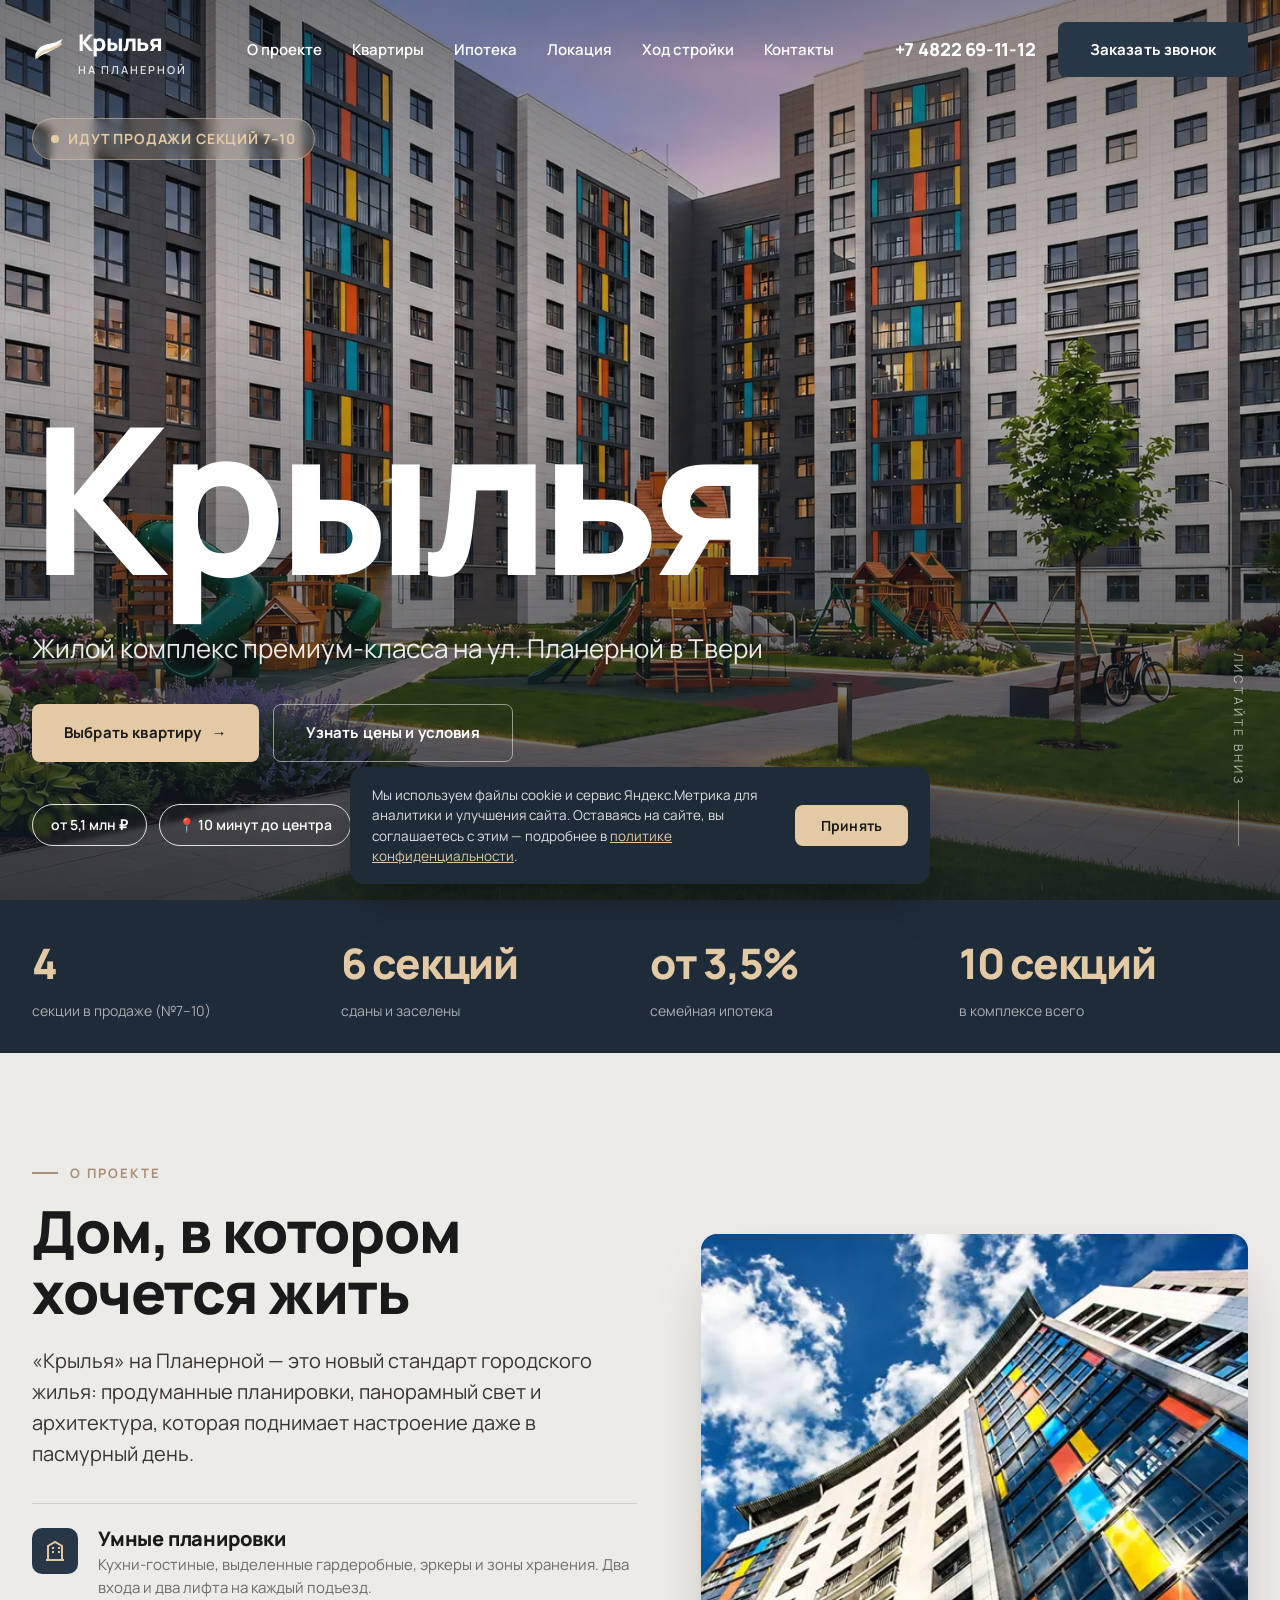
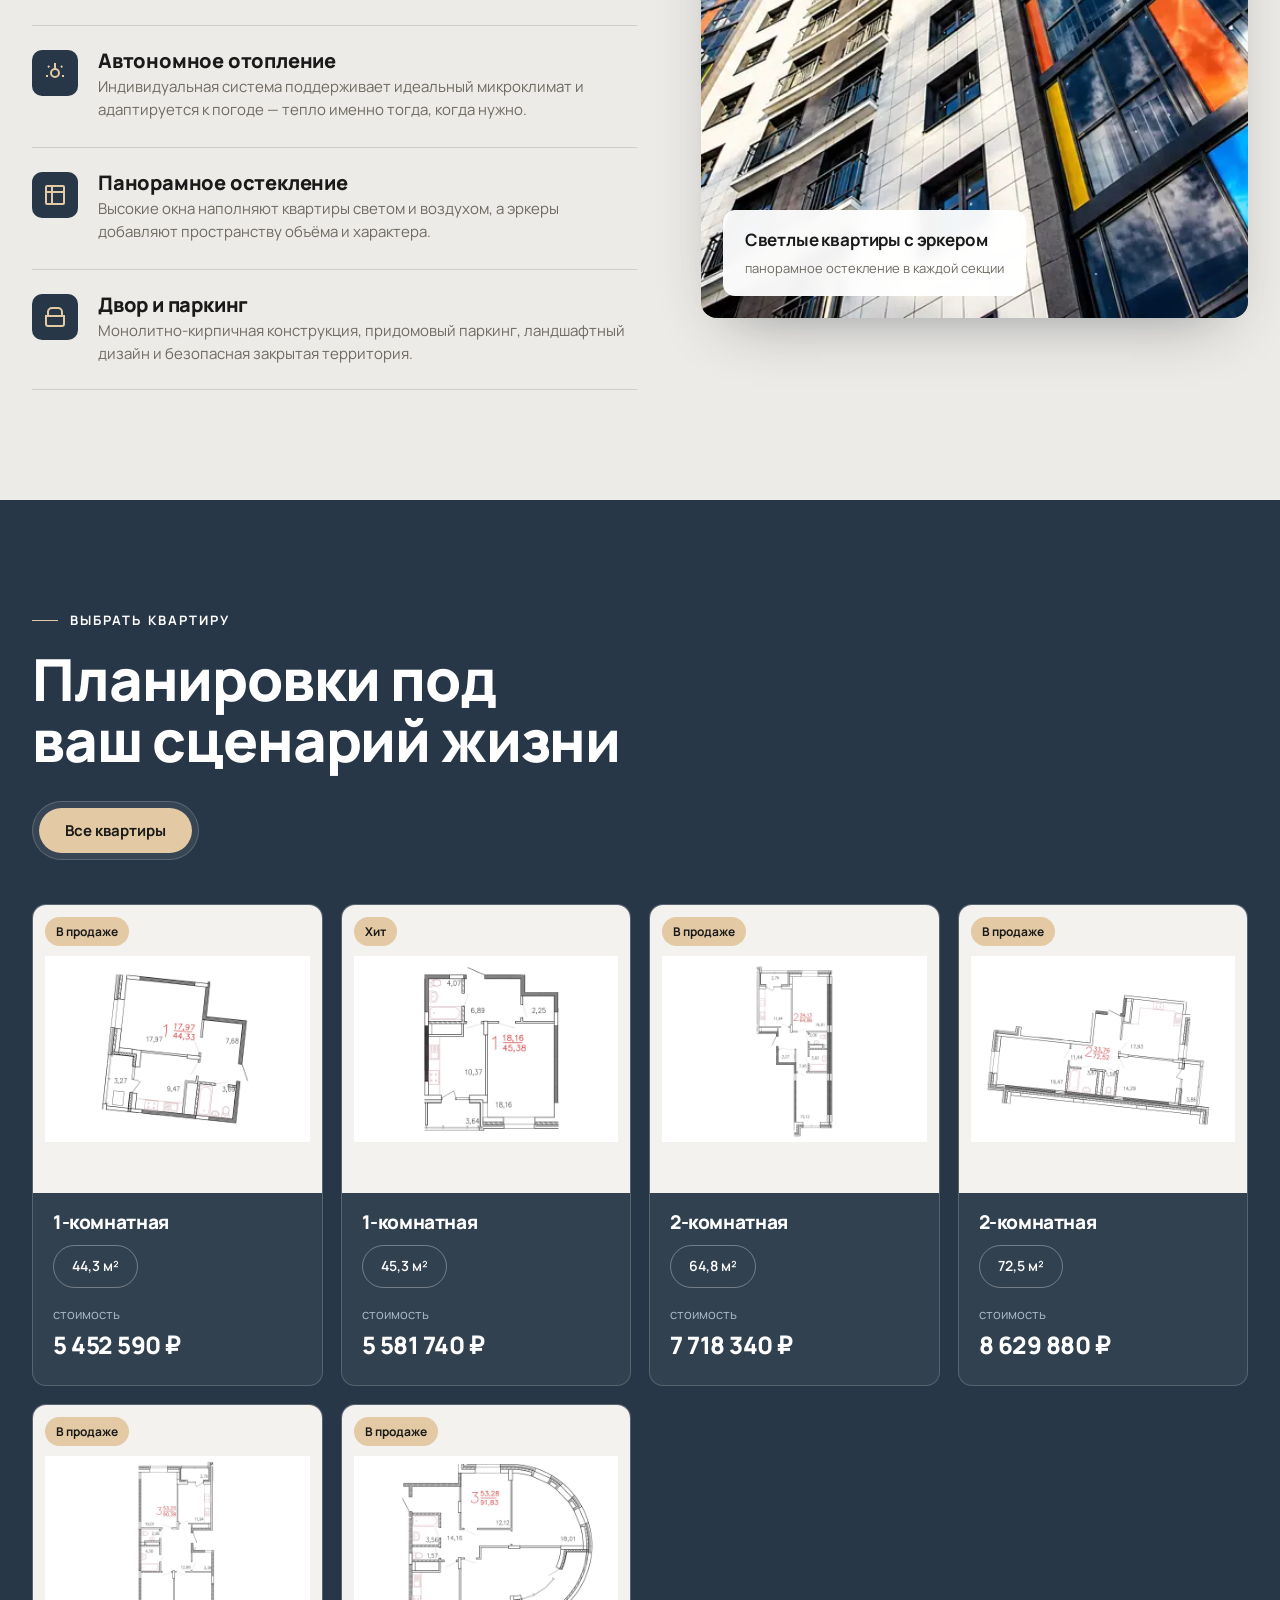
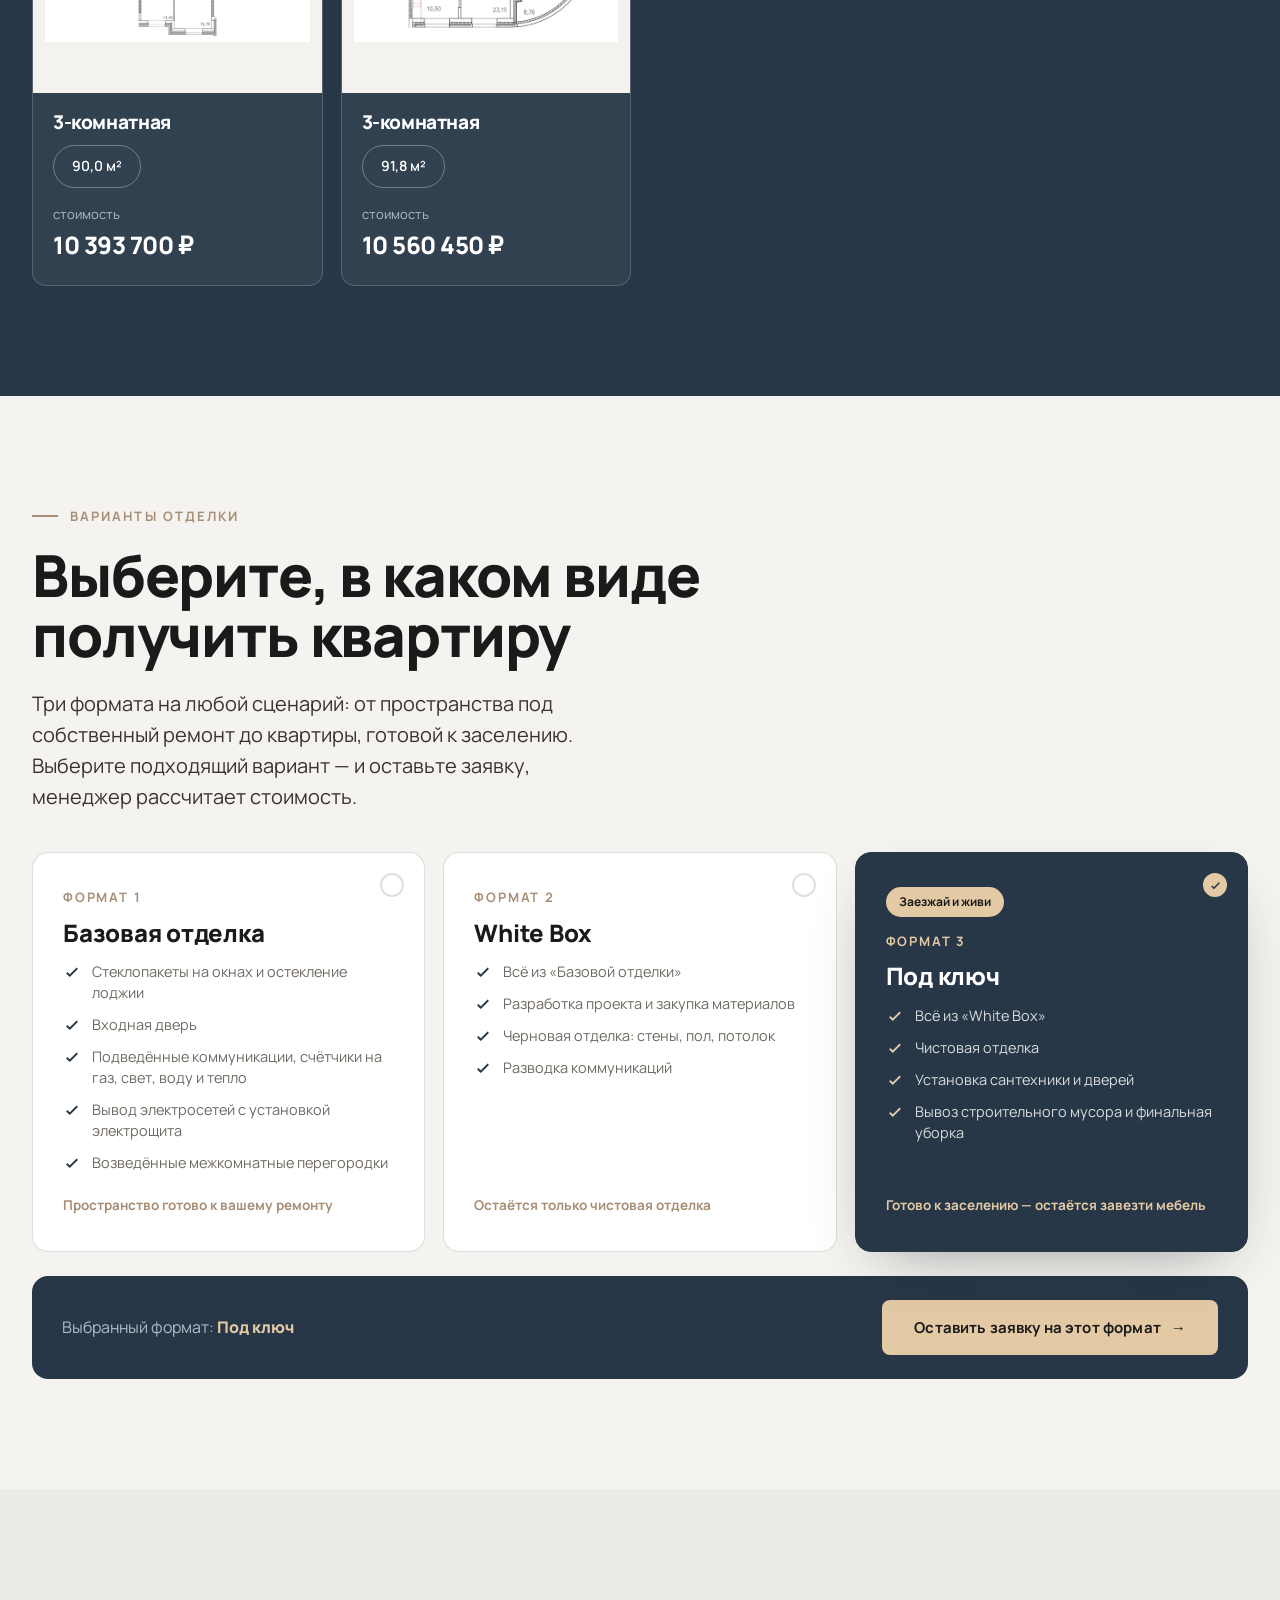
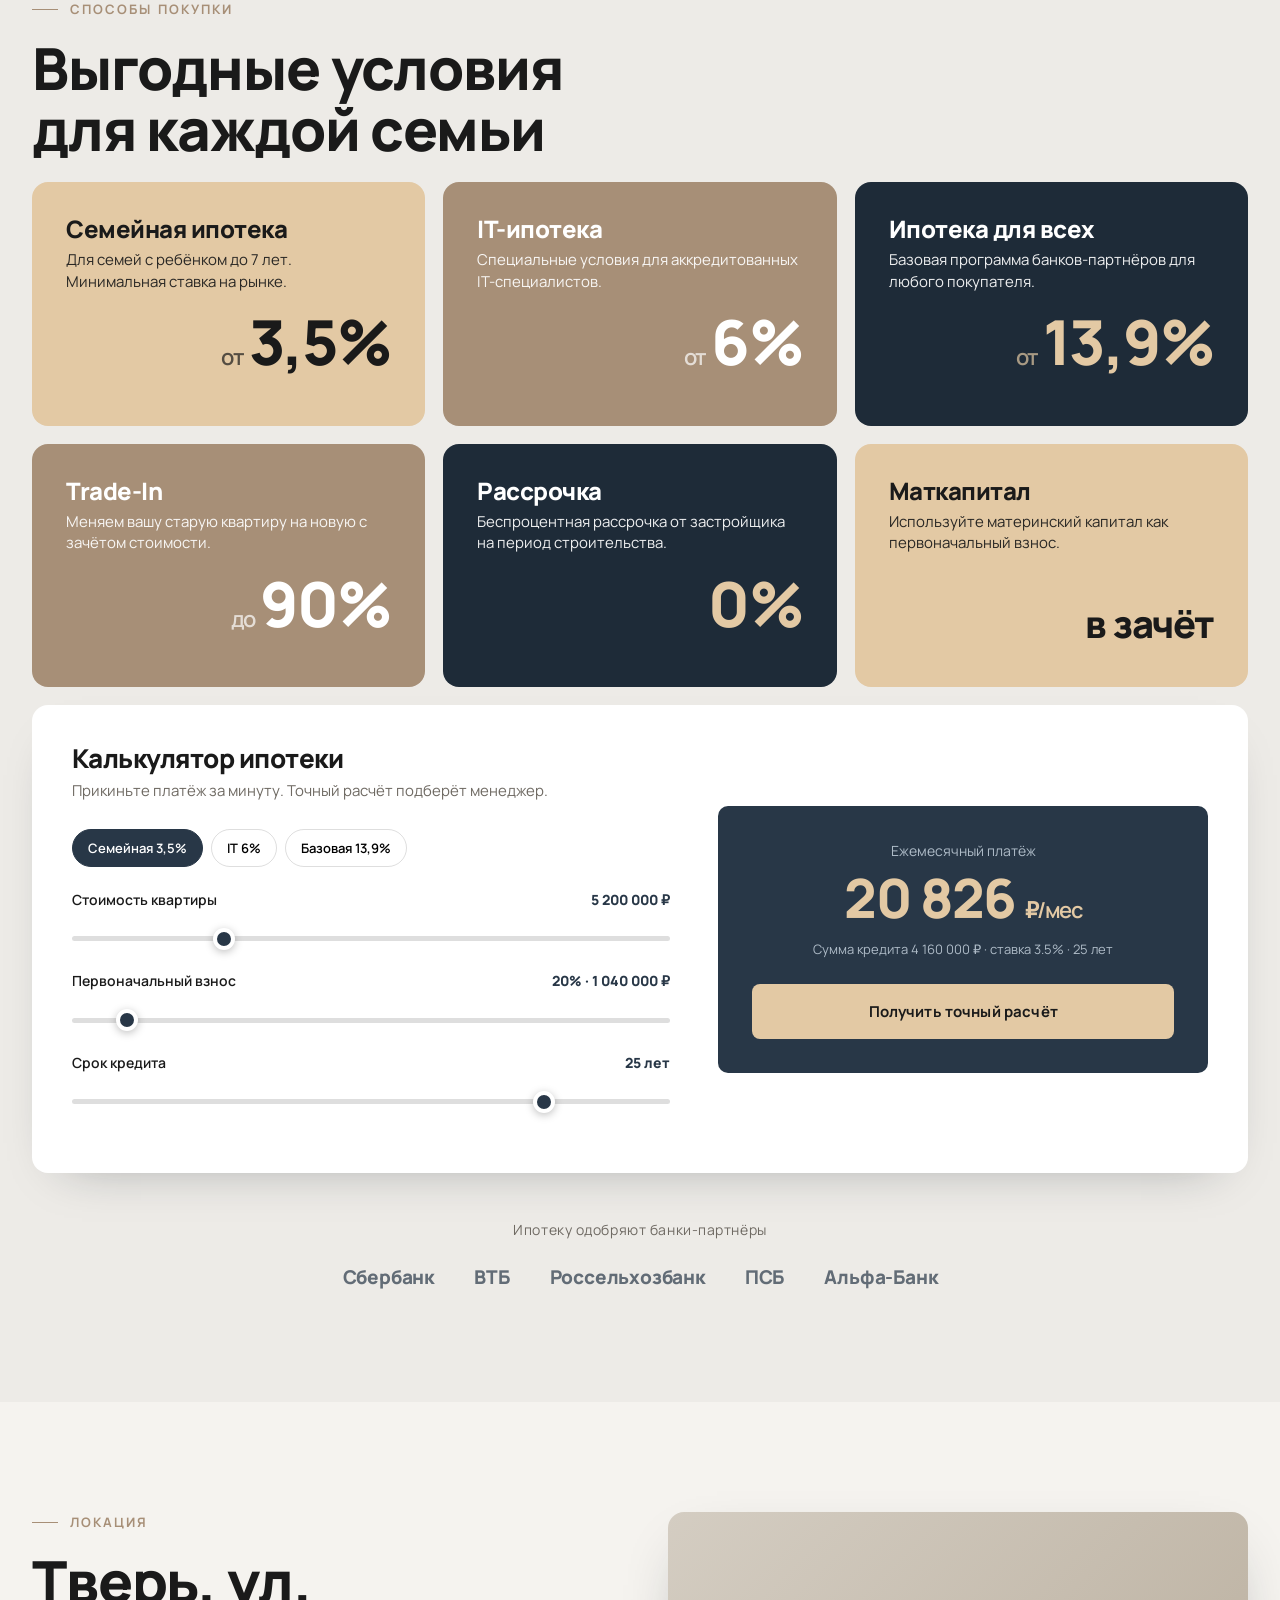
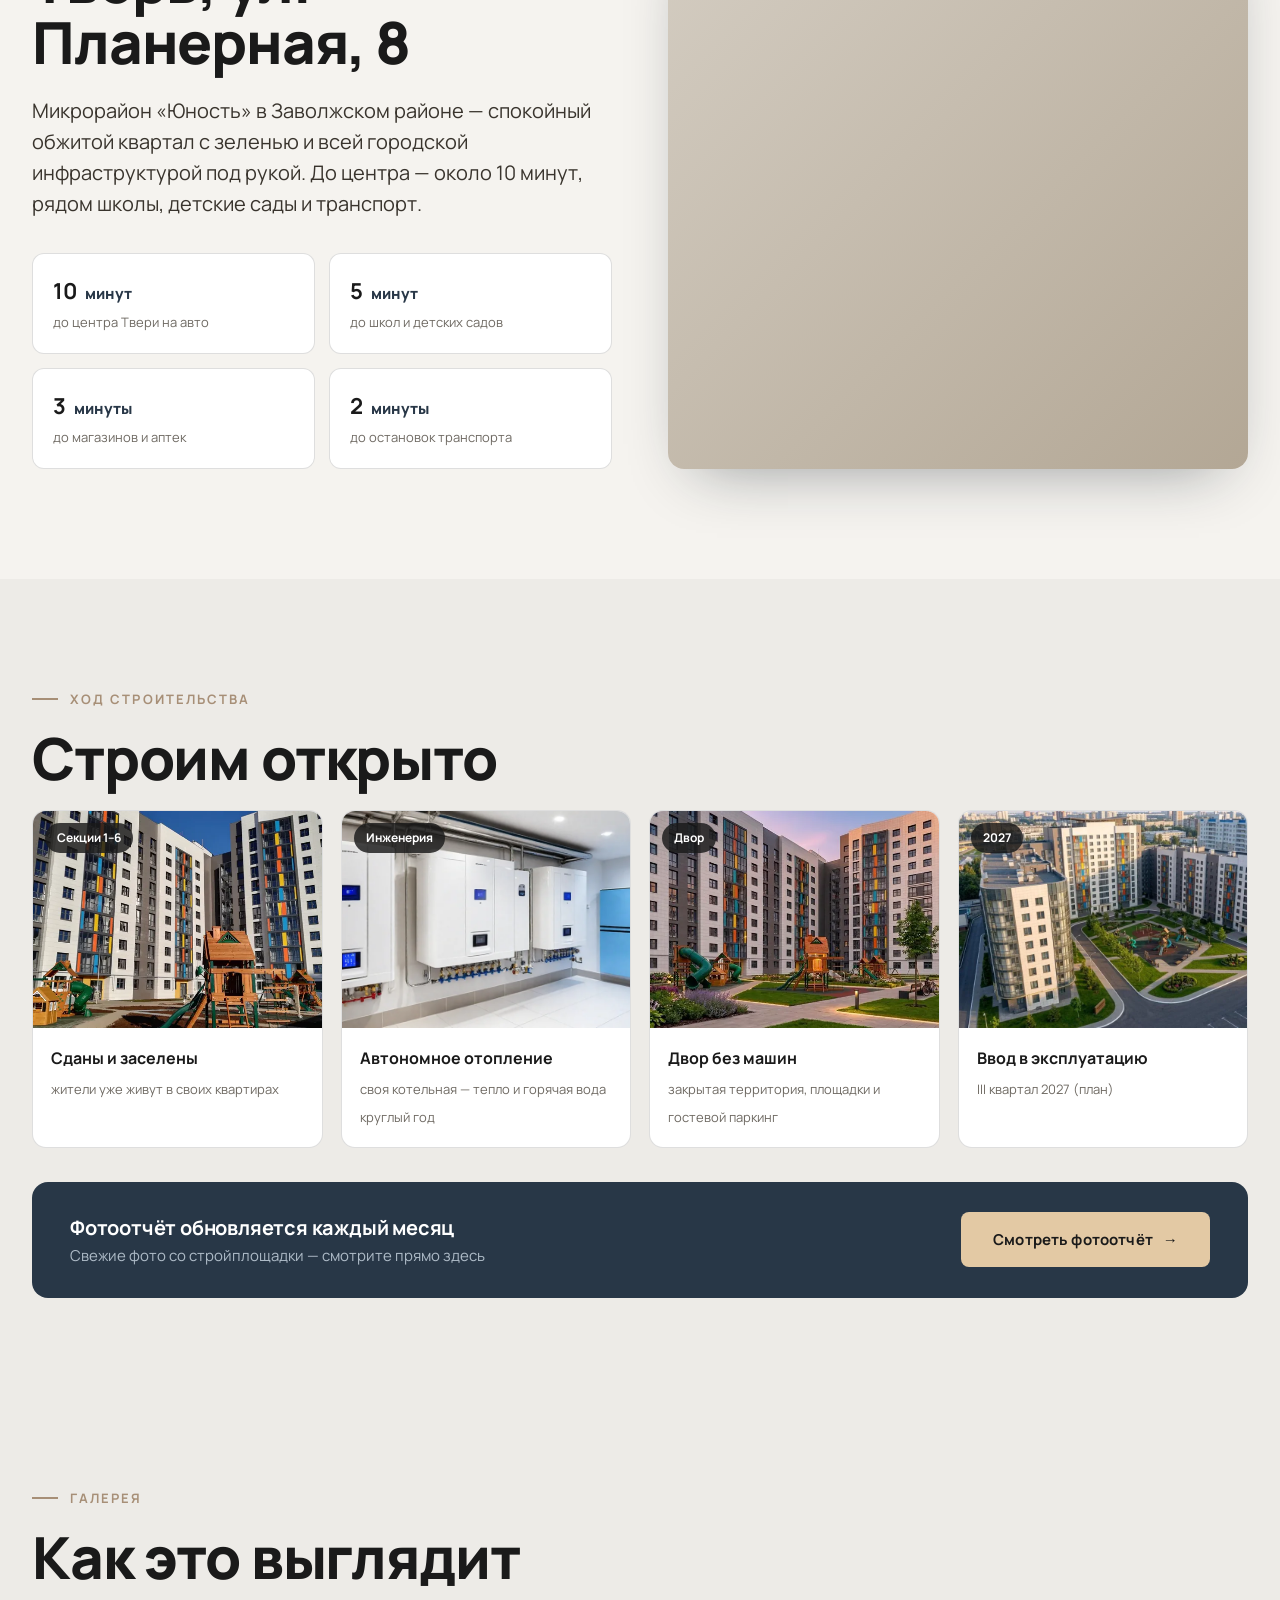
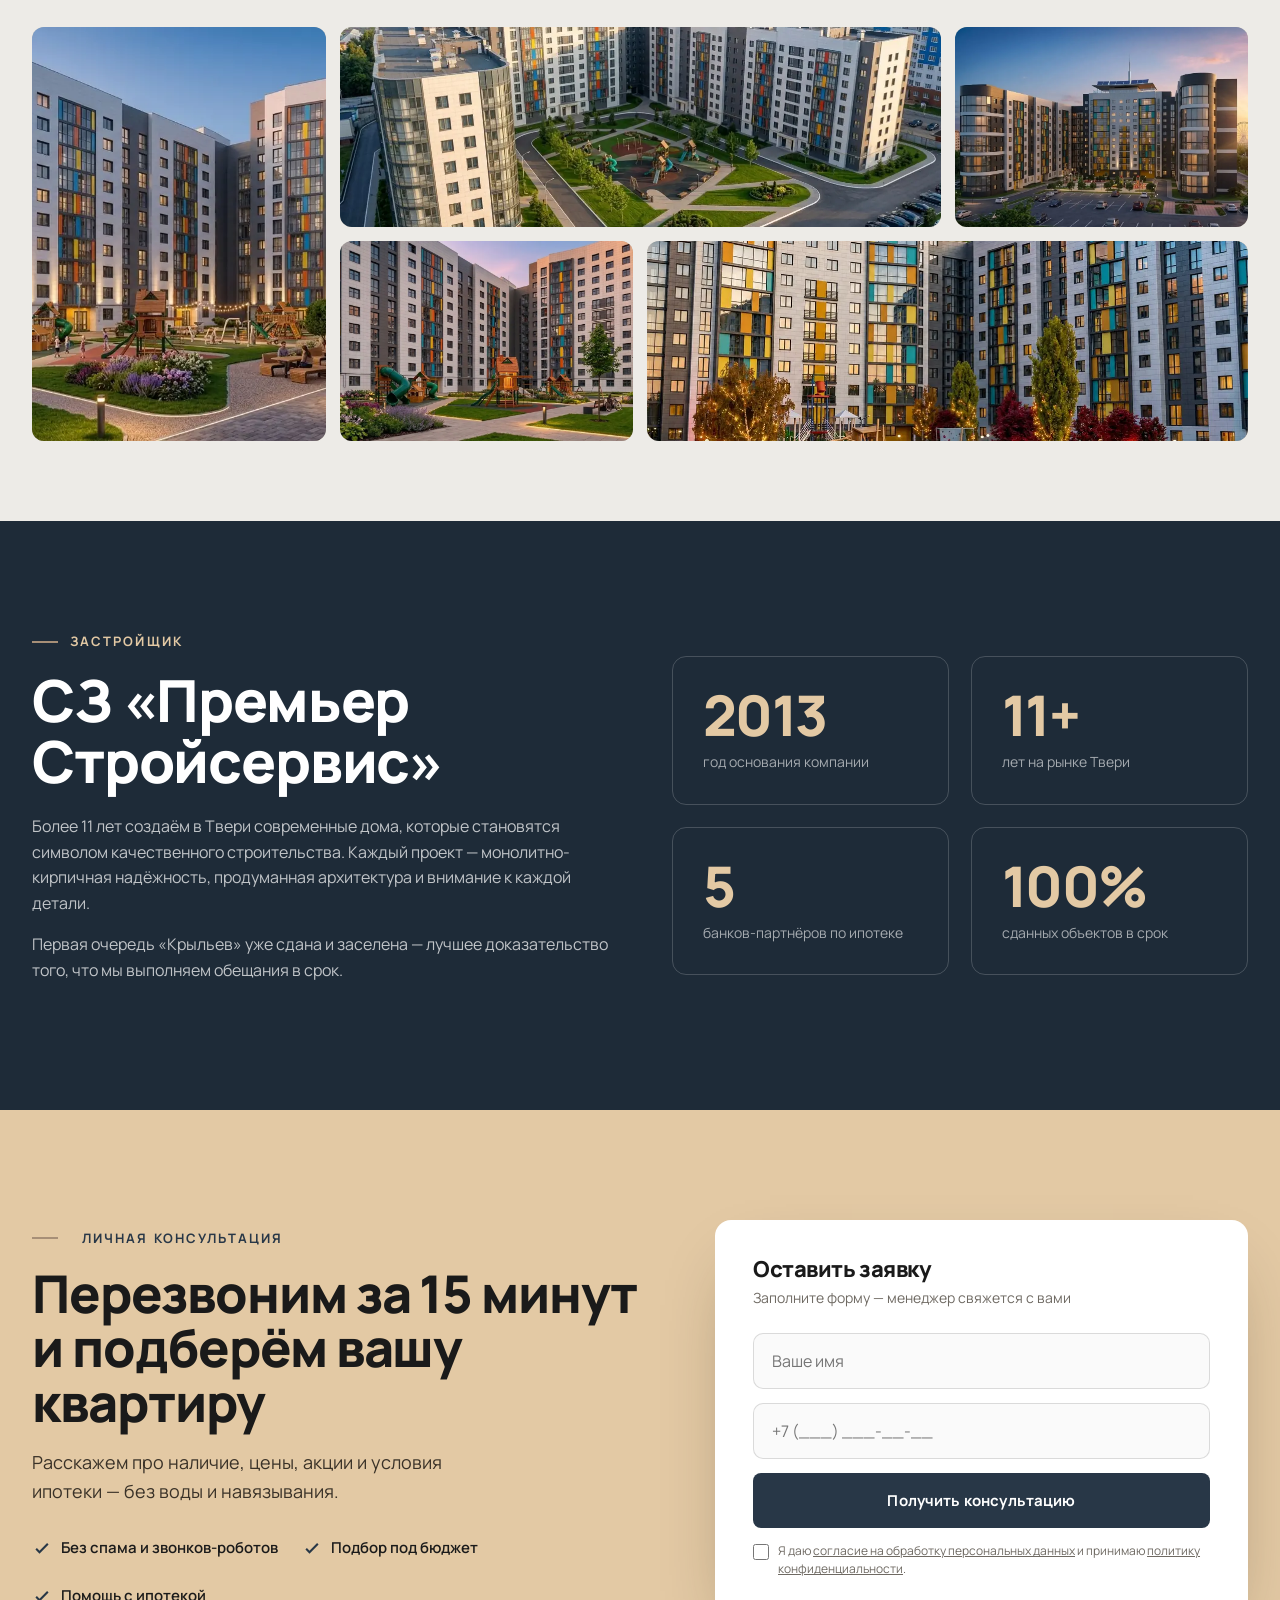
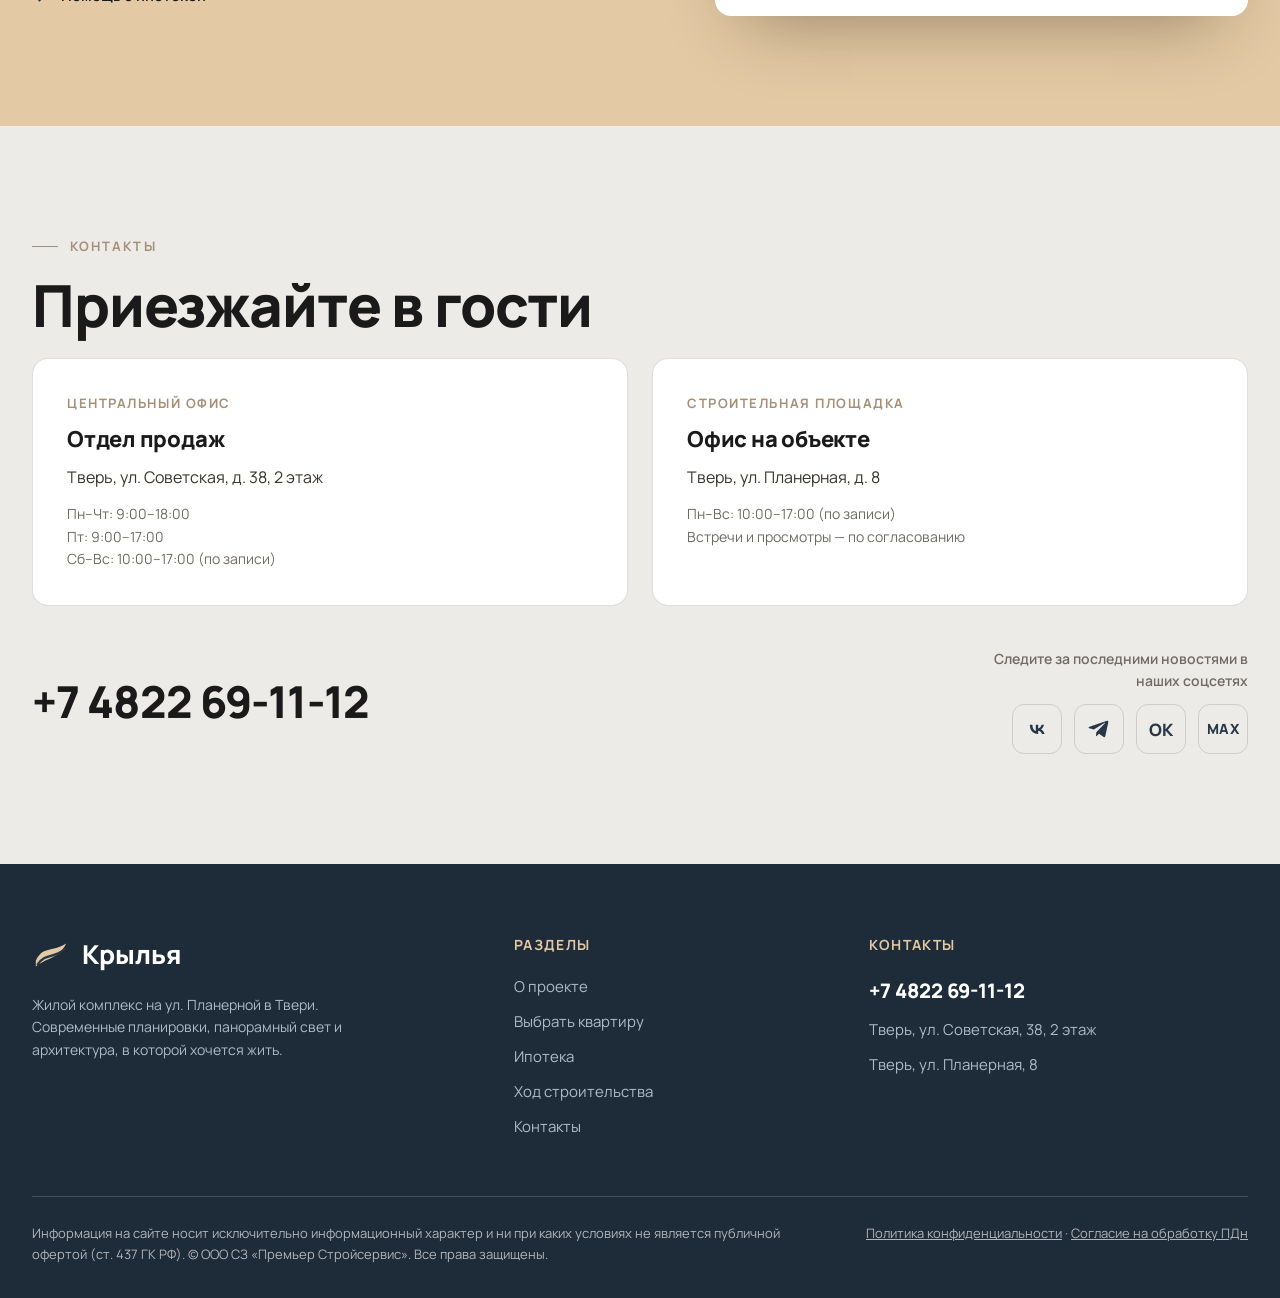
==== index.html @ a638a3d9 "Крылья: установлен счётчик БотФактор (антибот) перед </head> window._ab_id_=171087 + cdn.botfaqtor.r" ====
<!DOCTYPE html>
<html lang="ru">
<head>
<meta charset="UTF-8">
<meta name="viewport" content="width=device-width, initial-scale=1.0, viewport-fit=cover">
<meta name="theme-color" content="#1E2B38">
<!-- PWA standalone: при «На экран Домой» открывается во весь экран без панелей Safari -->
<meta name="apple-mobile-web-app-capable" content="yes">
<meta name="mobile-web-app-capable" content="yes">
<meta name="apple-mobile-web-app-status-bar-style" content="black-translucent">
<meta name="apple-mobile-web-app-title" content="Крылья">
<title>ЖК «Крылья» — современный жилой комплекс на Планерной в Твери</title>
<meta name="description" content="ЖК «Крылья» в Твери на ул. Планерная: умные планировки, панорамное остекление, эркеры, автономное отопление, монолит-кирпич, паркинг. Квартиры от 5,1 млн ₽. Семейная ипотека от 3,5%, Trade-In, рассрочка.">
<link rel="preload" as="image" href="images/hero.webp" fetchpriority="high">
<style>
/* Manrope — локально (без Google Fonts: fonts.googleapis.com недоступен в РФ → блокировал отрисовку) */
@font-face{font-family:'Manrope';font-weight:400;font-display:swap;src:url('fonts/manrope-cyrillic-400.woff2') format('woff2');unicode-range:U+0301,U+0400-045F,U+0490-0491,U+04B0-04B1,U+2116}
@font-face{font-family:'Manrope';font-weight:400;font-display:swap;src:url('fonts/manrope-latin-400.woff2') format('woff2');unicode-range:U+0000-00FF,U+0131,U+0152-0153,U+02BB-02BC,U+02C6,U+02DA,U+02DC,U+2000-206F,U+2074,U+20AC,U+2122,U+2191,U+2193,U+2212,U+2215,U+FEFF,U+FFFD}
@font-face{font-family:'Manrope';font-weight:600;font-display:swap;src:url('fonts/manrope-cyrillic-600.woff2') format('woff2');unicode-range:U+0301,U+0400-045F,U+0490-0491,U+04B0-04B1,U+2116}
@font-face{font-family:'Manrope';font-weight:600;font-display:swap;src:url('fonts/manrope-latin-600.woff2') format('woff2');unicode-range:U+0000-00FF,U+0131,U+0152-0153,U+02BB-02BC,U+02C6,U+02DA,U+02DC,U+2000-206F,U+2074,U+20AC,U+2122,U+2191,U+2193,U+2212,U+2215,U+FEFF,U+FFFD}
@font-face{font-family:'Manrope';font-weight:700;font-display:swap;src:url('fonts/manrope-cyrillic-700.woff2') format('woff2');unicode-range:U+0301,U+0400-045F,U+0490-0491,U+04B0-04B1,U+2116}
@font-face{font-family:'Manrope';font-weight:700;font-display:swap;src:url('fonts/manrope-latin-700.woff2') format('woff2');unicode-range:U+0000-00FF,U+0131,U+0152-0153,U+02BB-02BC,U+02C6,U+02DA,U+02DC,U+2000-206F,U+2074,U+20AC,U+2122,U+2191,U+2193,U+2212,U+2215,U+FEFF,U+FFFD}
@font-face{font-family:'Manrope';font-weight:800;font-display:swap;src:url('fonts/manrope-cyrillic-800.woff2') format('woff2');unicode-range:U+0301,U+0400-045F,U+0490-0491,U+04B0-04B1,U+2116}
@font-face{font-family:'Manrope';font-weight:800;font-display:swap;src:url('fonts/manrope-latin-800.woff2') format('woff2');unicode-range:U+0000-00FF,U+0131,U+0152-0153,U+02BB-02BC,U+02C6,U+02DA,U+02DC,U+2000-206F,U+2074,U+20AC,U+2122,U+2191,U+2193,U+2212,U+2215,U+FEFF,U+FFFD}
:root{
  --bg:#EDEBE7;
  --bg-soft:#F5F3EF;
  --navy:#283747;
  --navy-deep:#1E2B38;
  --ink:#1A1A1A;
  --tan:#E3C9A4;
  --tan-soft:#EAD7BC;
  --taupe:#A78F77;
  --white:#FFFFFF;
  --muted:#6F6A63;
  --muted-navy:#AEBBC7;
  --line:rgba(26,26,26,.14);
  --line-light:rgba(255,255,255,.18);
  --radius:10px;
  --radius-lg:16px;
  --maxw:1280px;
  --ease:cubic-bezier(.22,.61,.36,1);
  --shadow:0 24px 60px -28px rgba(20,30,40,.45);
}
*{box-sizing:border-box;margin:0;padding:0}
html{scroll-behavior:smooth;overflow-x:hidden;background:var(--bg)}
body{
  font-family:'Manrope',-apple-system,sans-serif;
  background:var(--bg);
  color:var(--ink);
  font-size:17px;
  line-height:1.6;
  -webkit-font-smoothing:antialiased;
  overflow-x:hidden;
}
img{max-width:100%;display:block}
a{color:inherit;text-decoration:none}
button{font-family:inherit;cursor:pointer;border:none;background:none}
.wrap{max-width:var(--maxw);margin:0 auto;padding:0 32px}
section{position:relative}
h1,h2,h3{line-height:1.05;letter-spacing:-.02em;font-weight:800}
.eyebrow{
  font-size:13px;font-weight:700;letter-spacing:.16em;text-transform:uppercase;
  color:var(--taupe);margin-bottom:18px;display:flex;align-items:center;gap:12px;
}
.eyebrow::before{content:"";width:26px;height:1.5px;background:var(--taupe);display:inline-block}
.eyebrow.on-dark{color:var(--tan)}
.eyebrow.on-dark::before{background:var(--tan)}
.h-sec{font-size:clamp(34px,5vw,58px);margin-bottom:22px}

/* ---------- buttons ---------- */
.btn{
  display:inline-flex;align-items:center;justify-content:center;gap:10px;
  padding:17px 32px;border-radius:8px;font-weight:700;font-size:15px;
  letter-spacing:.01em;transition:transform .35s var(--ease),background .35s var(--ease),color .35s;
  white-space:nowrap;
}
.btn-dark{background:var(--navy);color:#fff}
.btn-dark:hover{background:var(--navy-deep);transform:translateY(-2px)}
.btn-tan{background:var(--tan);color:var(--ink)}
.btn-tan:hover{background:var(--tan-soft);transform:translateY(-2px)}
.btn-ghost{background:#fff;color:var(--ink);border:1.5px solid var(--line)}
.btn-ghost:hover{border-color:var(--ink);transform:translateY(-2px)}
.btn-outline-light{background:transparent;color:#fff;border:1.5px solid rgba(255,255,255,.5)}
.btn-outline-light:hover{background:#fff;color:var(--ink)}
.btn-wide{width:100%}
.btn .arr{transition:transform .35s var(--ease)}
.btn:hover .arr{transform:translateX(4px)}

/* pill badges */
.pill{
  display:inline-flex;align-items:center;gap:7px;padding:9px 18px;border-radius:40px;
  font-size:14px;font-weight:600;border:1.5px solid var(--line);
}
.pill.on-photo{border-color:rgba(255,255,255,.85);color:#fff;backdrop-filter:blur(2px)}
.pill.on-navy{border-color:rgba(255,255,255,.32);color:#fff}

/* ---------- header ---------- */
header{
  position:fixed;top:env(safe-area-inset-top);left:0;right:0;z-index:60;
  transition:background .4s var(--ease),box-shadow .4s,padding .4s;
  padding:22px 0;
}
header.scrolled{background:rgba(237,235,231,.62);backdrop-filter:blur(18px) saturate(150%);-webkit-backdrop-filter:blur(18px) saturate(150%);padding:13px 0;box-shadow:0 1px 0 var(--line)}
/* верх страницы (шапка поверх фото героя): прозрачно + светлый текст */
header:not(.scrolled){color:#fff}
header:not(.scrolled) .logo,header:not(.scrolled) .nav-links a,header:not(.scrolled) .nav-phone{color:#fff}
header:not(.scrolled) .logo .sub{color:rgba(255,255,255,.85)}
header:not(.scrolled) .logo svg path[fill="#283747"]{fill:#fff}
header:not(.scrolled) .nav-links a::after{background:#fff}
.nav{display:flex;align-items:center;justify-content:space-between;gap:28px}
.logo{display:flex;align-items:center;gap:12px;font-weight:800;font-size:23px;letter-spacing:-.03em}
.logo svg{width:34px;height:34px}
.logo .sub{font-size:11px;font-weight:600;letter-spacing:.18em;text-transform:uppercase;color:var(--navy);display:block;line-height:1;margin-top:3px}
.nav-links{display:flex;gap:30px;align-items:center}
.nav-links a{font-size:15px;font-weight:600;position:relative;padding:4px 0;transition:color .25s}
.nav-links a::after{content:"";position:absolute;left:0;bottom:-2px;width:0;height:2px;background:var(--ink);transition:width .3s var(--ease)}
.nav-links a:hover::after{width:100%}
.nav-right{display:flex;align-items:center;gap:22px}
.nav-phone{font-weight:800;font-size:18px;letter-spacing:-.01em;white-space:nowrap}
.burger{display:none;width:46px;height:46px;border:1.5px solid var(--line);border-radius:8px;flex-direction:column;gap:5px;align-items:center;justify-content:center}
.burger span{width:20px;height:2px;background:var(--ink);transition:.3s}

/* mobile drawer */
.drawer{position:fixed;inset:0;z-index:70;background:var(--navy);transform:translateX(100%);transition:transform .5s var(--ease);display:flex;flex-direction:column;padding:calc(90px + env(safe-area-inset-top)) 32px calc(40px + env(safe-area-inset-bottom))}
.drawer.open{transform:translateX(0)}
.drawer a{color:#fff;font-size:26px;font-weight:700;padding:14px 0;border-bottom:1px solid var(--line-light)}
.drawer .d-phone{color:var(--tan);font-size:24px;margin-top:auto}
.drawer-close{position:absolute;top:26px;right:26px;color:#fff;font-size:34px;line-height:1}

/* ---------- hero ---------- */
.hero{min-height:100vh;min-height:100svh;min-height:100dvh;display:flex;align-items:flex-end;padding-bottom:54px;position:relative;color:#fff;overflow:hidden;background:var(--navy-deep);isolation:isolate}
.hero-bg-img{position:absolute;inset:0;width:100%;height:100%;object-fit:cover;z-index:0;background:linear-gradient(120deg,#33444f,#1c2832)}
.hero-bg{position:absolute;inset:0;z-index:1;background:linear-gradient(180deg,rgba(20,28,36,.45) 0%,rgba(20,28,36,.15) 35%,rgba(20,28,36,.78) 100%)}
.hero .wrap{width:100%;position:relative;z-index:2}
.hero-top{position:absolute;top:118px;left:0;right:0;z-index:3}
.hero-flag{display:inline-flex;align-items:center;gap:9px;font-size:14px;font-weight:700;letter-spacing:.06em;text-transform:uppercase;background:rgba(227,201,164,.18);border:1px solid rgba(227,201,164,.5);color:var(--tan);padding:9px 18px;border-radius:40px;backdrop-filter:blur(4px)}
.hero-flag .dot{width:8px;height:8px;border-radius:50%;background:var(--tan);position:relative}
.hero-flag .dot::after{content:"";position:absolute;inset:0;border-radius:50%;background:rgba(227,201,164,.55);animation:pulse 2.2s infinite;will-change:transform,opacity}
@keyframes pulse{0%{transform:scale(1);opacity:.7}80%,100%{transform:scale(3.2);opacity:0}}
.hero h1{font-size:clamp(74px,16vw,210px);font-weight:800;letter-spacing:-.045em;line-height:1.02;margin:18px 0 18px;padding-bottom:.04em}
.hero-sub{font-size:clamp(18px,2.4vw,26px);font-weight:400;color:rgba(255,255,255,.9);margin-bottom:34px}
.hero-cta{display:flex;gap:14px;flex-wrap:wrap;margin-bottom:42px}
.hero-badges{display:flex;gap:12px;flex-wrap:wrap}
.scroll-cue{position:absolute;right:32px;bottom:54px;z-index:3;writing-mode:vertical-rl;font-size:12px;letter-spacing:.25em;text-transform:uppercase;color:rgba(255,255,255,.65);display:flex;align-items:center;gap:14px}
.scroll-cue .ln{width:1px;height:46px;background:rgba(255,255,255,.4);position:relative;overflow:hidden}
.scroll-cue .ln::after{content:"";position:absolute;top:-100%;left:0;width:100%;height:100%;background:var(--tan);animation:scrolldown 2s infinite}
@keyframes scrolldown{0%{top:-100%}60%,100%{top:100%}}

/* ---------- stat strip ---------- */
.strip{background:var(--navy-deep);color:#fff;padding:30px 0}
.strip-grid{display:grid;grid-template-columns:repeat(4,1fr);gap:20px}
.strip-item{display:flex;flex-direction:column;gap:3px}
.strip-item b{font-size:clamp(28px,3.5vw,42px);font-weight:800;letter-spacing:-.03em;color:var(--tan)}
.strip-item span{font-size:14px;color:rgba(255,255,255,.62);font-weight:400}

/* ---------- generic section padding ---------- */
.pad{padding:110px 0}
.pad-sm{padding:80px 0}

/* about */
.about-grid{display:grid;grid-template-columns:1.05fr .95fr;gap:64px;align-items:center}
.about-lead{font-size:20px;line-height:1.55;color:#39342d;margin-bottom:34px;max-width:560px}
.feat-list{display:grid;gap:2px}
.feat{display:grid;grid-template-columns:auto 1fr;gap:20px;padding:24px 0;border-top:1px solid var(--line);align-items:start}
.feat:last-child{border-bottom:1px solid var(--line)}
.feat .ic{width:46px;height:46px;border-radius:10px;background:var(--navy);color:var(--tan);display:flex;align-items:center;justify-content:center;flex-shrink:0}
.feat .ic svg{width:24px;height:24px}
.feat h3{font-size:20px;margin-bottom:5px;letter-spacing:-.01em}
.feat p{font-size:15px;color:var(--muted);line-height:1.5}
.about-media{position:relative;border-radius:var(--radius-lg);overflow:hidden;aspect-ratio:4/5;background:linear-gradient(135deg,#cfc6ba,#a89c8c);box-shadow:var(--shadow)}
.about-media img{width:100%;height:100%;object-fit:cover}
.about-tag{position:absolute;left:22px;bottom:22px;background:rgba(255,255,255,.95);backdrop-filter:blur(6px);padding:16px 22px;border-radius:12px;max-width:75%}
.about-tag b{display:block;font-size:17px;letter-spacing:-.01em}
.about-tag span{font-size:13px;color:var(--muted)}

/* apartments */
.apts{background:var(--navy);color:#fff}
.apts .h-sec,.apts .eyebrow{color:#fff}
.tabs{display:inline-flex;gap:6px;background:rgba(255,255,255,.07);padding:6px;border-radius:46px;margin:8px 0 44px;border:1px solid var(--line-light)}
.tab{padding:12px 26px;border-radius:40px;font-weight:700;font-size:15px;color:var(--muted-navy);transition:.3s var(--ease)}
.tab.active{background:var(--tan);color:var(--ink)}
.apt-grid{display:grid;grid-template-columns:repeat(4,1fr);gap:18px}
.apt-card{background:rgba(255,255,255,.05);border:1px solid var(--line-light);border-radius:14px;padding:0;overflow:hidden;transition:.4s var(--ease);cursor:pointer}
.apt-card:hover{background:rgba(255,255,255,.1);transform:translateY(-6px)}
.apt-plan{aspect-ratio:1;background:#f4f2ee;position:relative;display:flex;align-items:center;justify-content:center}
.apt-plan svg{width:78%;height:78%;opacity:.85}
.apt-plan img{width:100%;height:100%;object-fit:contain;padding:12px}
.apt-tagstatus{position:absolute;top:12px;left:12px;background:var(--tan);color:var(--ink);font-size:12px;font-weight:700;padding:5px 11px;border-radius:20px}
.apt-body{padding:20px}
.apt-body h3{font-size:19px;margin-bottom:12px}
.apt-meta{display:flex;gap:8px;flex-wrap:wrap;margin-bottom:16px}
.apt-price{font-size:13px;color:var(--muted-navy)}
.apt-price b{display:block;font-size:24px;color:#fff;font-weight:800;letter-spacing:-.02em;margin-top:2px}
.apts-footer{display:flex;gap:16px;align-items:center;justify-content:space-between;margin-top:36px;flex-wrap:wrap}
.apts-note{color:var(--muted-navy);font-size:14px;max-width:440px}

/* finish options */
.finish{background:var(--bg-soft)}
.finish-grid{display:grid;grid-template-columns:repeat(3,1fr);gap:18px;margin-top:8px}
.finish-card{position:relative;background:#fff;border:1.5px solid var(--line);border-radius:var(--radius-lg);padding:34px 30px;display:flex;flex-direction:column;transition:.4s var(--ease);cursor:pointer}
.finish-card:hover{transform:translateY(-6px);box-shadow:var(--shadow);border-color:var(--taupe)}
.finish-card.selected{background:var(--navy);color:#fff;border-color:var(--navy);box-shadow:var(--shadow)}
.fc-radio{position:absolute;top:20px;right:20px;width:24px;height:24px;border-radius:50%;border:2px solid var(--line);display:flex;align-items:center;justify-content:center;transition:.3s var(--ease)}
.fc-radio svg{width:13px;height:13px;color:var(--navy);opacity:0;transform:scale(.4);transition:.3s var(--ease)}
.finish-card.selected .fc-radio{border-color:var(--tan);background:var(--tan)}
.finish-card.selected .fc-radio svg{opacity:1;transform:none}
.fc-tier{font-size:13px;font-weight:700;letter-spacing:.14em;text-transform:uppercase;color:var(--taupe);margin-bottom:12px}
.finish-card.selected .fc-tier{color:var(--tan)}
.finish-card h3{font-size:24px;margin-bottom:16px;letter-spacing:-.01em;padding-right:30px}
.fc-ribbon{align-self:flex-start;background:var(--tan);color:var(--ink);font-size:12px;font-weight:700;padding:5px 13px;border-radius:20px;margin-bottom:14px}
.fc-list{display:grid;gap:11px;margin:0;padding:0}
.fc-list li{list-style:none;display:grid;grid-template-columns:auto 1fr;gap:11px;font-size:14.5px;line-height:1.45;color:var(--muted)}
.finish-card.selected .fc-list li{color:rgba(255,255,255,.82)}
.fc-list svg{width:18px;height:18px;color:var(--navy);flex-shrink:0;margin-top:2px}
.finish-card.selected .fc-list svg{color:var(--tan)}
.fc-foot{margin-top:auto;padding-top:22px;font-size:13.5px;color:var(--taupe);font-weight:700}
.finish-card.selected .fc-foot{color:var(--tan)}
.finish-cta{margin-top:24px;background:var(--navy);color:#fff;border-radius:var(--radius-lg);padding:24px 30px;display:flex;align-items:center;justify-content:space-between;gap:18px;flex-wrap:wrap}
.finish-cta .fct-txt{font-size:16px;color:var(--muted-navy)}
.finish-cta .fct-txt b{color:var(--tan);font-weight:800}
@media(max-width:760px){.finish-cta{flex-direction:column;align-items:stretch;text-align:center}.finish-cta .btn{width:100%}}

/* purchase / mortgage */
.pay-grid{display:grid;grid-template-columns:repeat(3,1fr);gap:18px;margin-bottom:18px}
.pay-card{border-radius:var(--radius-lg);padding:34px;min-height:230px;display:flex;flex-direction:column;justify-content:space-between;transition:.4s var(--ease)}
.pay-card:hover{transform:translateY(-6px)}
.pay-card h3{font-size:24px;margin-bottom:8px}
.pay-card p{font-size:15px;line-height:1.45;opacity:.92}
.pay-card .big{font-size:clamp(40px,5vw,62px);font-weight:800;letter-spacing:-.03em;text-align:right}
.pay-card .big small{font-size:22px;font-weight:600;opacity:.7;margin-right:6px}
.pc-taupe{background:var(--taupe);color:#fff}
.pc-tan{background:var(--tan);color:var(--ink)}
.pc-ink{background:var(--navy-deep);color:#fff}
.pc-ink .big{color:var(--tan)}
/* calculator */
.calc{background:#fff;border-radius:var(--radius-lg);padding:40px;display:grid;grid-template-columns:1.1fr .9fr;gap:48px;align-items:center;box-shadow:0 20px 50px -32px rgba(20,30,40,.4)}
.calc h3{font-size:26px;margin-bottom:6px}
.calc-sub{color:var(--muted);font-size:15px;margin-bottom:26px}
.field{margin-bottom:22px}
.field label{display:flex;justify-content:space-between;font-size:14px;font-weight:600;margin-bottom:10px}
.field label b{color:var(--navy);font-weight:800}
input[type=range]{-webkit-appearance:none;width:100%;height:5px;border-radius:5px;background:var(--line);outline:none}
input[type=range]::-webkit-slider-thumb{-webkit-appearance:none;width:22px;height:22px;border-radius:50%;background:var(--navy);cursor:pointer;border:4px solid #fff;box-shadow:0 2px 8px rgba(0,0,0,.25)}
input[type=range]::-moz-range-thumb{width:22px;height:22px;border-radius:50%;background:var(--navy);cursor:pointer;border:4px solid #fff}
.prog-pick{display:flex;gap:8px;flex-wrap:wrap;margin-bottom:6px}
.prog-pick button{padding:9px 15px;border:1.5px solid var(--line);border-radius:30px;font-size:13px;font-weight:600;transition:.25s}
.prog-pick button.on{background:var(--navy);color:#fff;border-color:var(--navy)}
.calc-result{background:var(--navy);color:#fff;border-radius:var(--radius);padding:34px;text-align:center}
.calc-result .lab{font-size:14px;color:var(--muted-navy);margin-bottom:8px}
.calc-result .pay{font-size:clamp(38px,5vw,54px);font-weight:800;letter-spacing:-.03em;color:var(--tan);line-height:1}
.calc-result .pay span{font-size:22px;font-weight:600}
.calc-result .meta{font-size:13px;color:var(--muted-navy);margin:16px 0 24px;line-height:1.5}
.banks{margin-top:46px;text-align:center}
.banks p{font-size:14px;color:var(--muted);margin-bottom:20px;letter-spacing:.04em}
.banks-row{display:flex;gap:40px;justify-content:center;align-items:center;flex-wrap:wrap;opacity:.7;font-weight:800;font-size:19px;color:var(--navy)}
.banks-row span{letter-spacing:-.01em}

/* infrastructure */
.infra{background:var(--bg-soft)}
.infra-grid{display:grid;grid-template-columns:1fr 1fr;gap:56px;align-items:stretch}
.infra-map{border-radius:var(--radius-lg);overflow:hidden;height:100%;min-height:480px;background:linear-gradient(135deg,#d4cdc2,#b3a795);position:relative;box-shadow:var(--shadow)}
.infra-map img{width:100%;height:100%;object-fit:cover}
.infra-pin{position:absolute;top:46%;left:50%;transform:translate(-50%,-50%);z-index:2}
.infra-pin .pmark{width:54px;height:54px;background:var(--tan);border-radius:50% 50% 50% 0;transform:rotate(-45deg);display:flex;align-items:center;justify-content:center;box-shadow:0 10px 24px rgba(0,0,0,.3)}
.infra-pin .pmark svg{transform:rotate(45deg);width:26px;height:26px;color:var(--ink)}
.infra-pin .plabel{position:absolute;top:62px;left:50%;transform:translateX(-50%);background:#fff;padding:7px 14px;border-radius:8px;font-size:13px;font-weight:700;white-space:nowrap;box-shadow:0 6px 16px rgba(0,0,0,.18)}
.poi-grid{display:grid;grid-template-columns:1fr 1fr;gap:14px;margin-top:30px}
.poi{background:#fff;border:1px solid var(--line);border-radius:12px;padding:20px}
.poi .t{font-size:15px;font-weight:800;color:var(--navy);margin-bottom:3px;display:flex;align-items:baseline;gap:8px}
.poi .t b{font-size:22px;color:var(--ink)}
.poi p{font-size:13px;color:var(--muted)}

/* progress timeline */
.timeline{display:grid;grid-template-columns:repeat(4,1fr);gap:18px;margin-top:14px}
.tl-card{border-radius:14px;overflow:hidden;background:#fff;border:1px solid var(--line)}
.tl-img{aspect-ratio:4/3;background:linear-gradient(135deg,#c7beb0,#9c8f7c);position:relative}
.tl-img img{width:100%;height:100%;object-fit:cover}
.tl-stage{position:absolute;top:12px;left:12px;background:rgba(26,26,26,.82);color:#fff;font-size:12px;font-weight:700;padding:5px 12px;border-radius:20px}
.tl-card .tl-body{padding:18px}
.tl-card .tl-body b{font-size:16px;display:block;margin-bottom:3px}
.tl-card .tl-body span{font-size:13px;color:var(--muted)}
.prog-banner{margin-top:34px;background:var(--navy);color:#fff;border-radius:var(--radius-lg);padding:30px 38px;display:flex;align-items:center;justify-content:space-between;gap:24px;flex-wrap:wrap}
.prog-banner b{font-size:20px;letter-spacing:-.01em}
.prog-banner p{color:var(--muted-navy);font-size:15px}

/* gallery */
.gallery-grid{display:grid;grid-template-columns:repeat(4,1fr);grid-auto-rows:200px;gap:14px}
.g-item{border-radius:12px;overflow:hidden;cursor:pointer;position:relative;background:linear-gradient(135deg,#cfc6ba,#a89c8c)}
.g-item img{width:100%;height:100%;object-fit:cover;transition:transform .6s var(--ease)}
.g-item:hover img{transform:scale(1.06)}
.g-item.tall{grid-row:span 2}
.g-item.wide{grid-column:span 2}
.g-item::after{content:"";position:absolute;inset:0;background:rgba(26,26,26,.4) url("data:image/svg+xml,%3Csvg%20xmlns='http://www.w3.org/2000/svg'%20width='44'%20height='44'%20viewBox='0%200%2024%2024'%20fill='none'%20stroke='%23ffffff'%20stroke-width='2'%20stroke-linecap='round'%20stroke-linejoin='round'%3E%3Ccircle%20cx='11'%20cy='11'%20r='7'/%3E%3Cpath%20d='M21%2021l-4.35-4.35'/%3E%3C/svg%3E") center/44px no-repeat;opacity:0;transition:.3s}
.g-item:hover::after{opacity:1}

/* developer */
.dev{background:var(--navy-deep);color:#fff}
.dev-grid{display:grid;grid-template-columns:1fr 1fr;gap:64px;align-items:center}
.dev .eyebrow{color:var(--tan)}
.dev h2{color:#fff}
.dev p{color:rgba(255,255,255,.72);font-size:16px;line-height:1.6;margin-bottom:16px}
.dev-stats{display:grid;grid-template-columns:1fr 1fr;gap:22px}
.dev-stat{border:1px solid var(--line-light);border-radius:14px;padding:30px}
.dev-stat b{font-size:clamp(38px,5vw,56px);font-weight:800;color:var(--tan);letter-spacing:-.03em;display:block;line-height:1}
.dev-stat span{font-size:14px;color:rgba(255,255,255,.6);margin-top:8px;display:block}

/* lead form */
.lead{background:var(--tan);color:var(--ink)}
.lead-grid{display:grid;grid-template-columns:1fr .85fr;gap:56px;align-items:center}
.lead h2{font-size:clamp(32px,4.5vw,52px);margin-bottom:18px}
.lead .sub{font-size:18px;max-width:420px;color:#3a3228}
.lead-perks{display:flex;gap:24px;margin-top:30px;flex-wrap:wrap}
.lead-perks div{display:flex;align-items:center;gap:9px;font-weight:600;font-size:15px}
.lead-perks svg{width:20px;height:20px;color:var(--navy)}
.form-card{background:#fff;border-radius:var(--radius-lg);padding:38px;box-shadow:0 30px 70px -30px rgba(40,30,15,.45)}
.form-card h3{font-size:22px;margin-bottom:6px}
.form-card .fc-sub{color:var(--muted);font-size:14px;margin-bottom:24px}
.inp{width:100%;padding:16px 18px;border:1.5px solid var(--line);border-radius:10px;font-size:16px;font-family:inherit;margin-bottom:14px;transition:border .25s;background:#fafafa}
.inp:focus{outline:none;border-color:var(--navy);background:#fff}
/* honeypot — приманка для ботов: невидимо и недоступно людям, но есть в DOM */
.hp-field{position:absolute!important;left:-9999px!important;top:-9999px!important;width:1px;height:1px;opacity:0;pointer-events:none;z-index:-1}
.consent{font-size:12px;color:var(--muted);line-height:1.5;margin-top:14px}
.consent a{text-decoration:underline}
.consent.consent-check{display:flex;gap:9px;align-items:flex-start;cursor:pointer}
.consent-check input{margin-top:2px;width:16px;height:16px;flex-shrink:0;accent-color:var(--navy);cursor:pointer}
/* cookie consent banner */
.cookie-bar{position:fixed;left:16px;right:16px;bottom:16px;z-index:120;max-width:580px;margin:0 auto;background:var(--navy-deep);color:#fff;border-radius:14px;padding:18px 22px;box-shadow:0 20px 50px -20px rgba(0,0,0,.6);display:none;align-items:center;gap:18px;flex-wrap:wrap}
.cookie-bar.show{display:flex}
.cookie-bar p{font-size:13.5px;line-height:1.5;color:rgba(255,255,255,.85);flex:1;min-width:200px;margin:0}
.cookie-bar a{color:var(--tan);text-decoration:underline}
.cookie-bar .btn{padding:11px 26px;font-size:14px}
@media(max-width:760px){.cookie-bar{bottom:calc(80px + env(safe-area-inset-bottom));left:10px;right:10px}}
.form-success{display:none;text-align:center;padding:30px 10px}
.form-success.show{display:block}
.form-success .chk{width:64px;height:64px;border-radius:50%;background:var(--navy);color:var(--tan);display:flex;align-items:center;justify-content:center;margin:0 auto 18px}
.form-success h3{font-size:24px;margin-bottom:8px}
.form-success p{color:var(--muted)}

/* contacts */
.contacts-grid{display:grid;grid-template-columns:1fr 1fr;gap:24px}
.contact-card{background:#fff;border:1px solid var(--line);border-radius:var(--radius-lg);padding:34px}
.contact-card .ct-type{font-size:13px;font-weight:700;letter-spacing:.12em;text-transform:uppercase;color:var(--taupe);margin-bottom:14px}
.contact-card h3{font-size:22px;margin-bottom:14px;letter-spacing:-.01em}
.contact-card .addr{font-size:16px;line-height:1.55;color:#39342d;margin-bottom:14px}
.contact-card .hours{font-size:14px;color:var(--muted);line-height:1.6}
.contact-phone-row{display:flex;align-items:center;gap:24px;margin:42px 0 0;flex-wrap:wrap;justify-content:space-between}
.contact-big-phone{font-size:clamp(28px,4vw,44px);font-weight:800;letter-spacing:-.02em}
.socials-wrap{display:flex;flex-direction:column;gap:12px;align-items:flex-end}
.socials-cap{font-size:14px;color:var(--muted);font-weight:600;max-width:280px;text-align:right}
.socials{display:flex;gap:12px}
.socials a{width:50px;height:50px;border:1.5px solid var(--line);border-radius:12px;display:flex;align-items:center;justify-content:center;transition:.3s;color:var(--navy)}
.socials a:hover{background:var(--navy-deep);color:#fff;border-color:var(--navy-deep)}
.socials svg{width:22px;height:22px}
.soc-txt{font-weight:800;font-size:17px;letter-spacing:.01em}
.soc-max{font-size:14px}
@media(max-width:760px){.socials-wrap{align-items:flex-start}.socials-cap{text-align:left}}

/* footer */
footer{background:var(--navy-deep);color:#fff;padding:70px 0 34px}
.foot-top{display:grid;grid-template-columns:1.4fr 1fr 1.2fr;gap:40px;padding-bottom:46px;border-bottom:1px solid var(--line-light)}
.foot-logo{font-size:26px;font-weight:800;display:flex;align-items:center;gap:12px;margin-bottom:18px}
.foot-logo svg{width:38px;height:38px}
.foot-about{color:var(--muted-navy);font-size:14px;line-height:1.6;max-width:320px}
.foot-col h4{font-size:14px;letter-spacing:.1em;text-transform:uppercase;color:var(--tan);margin-bottom:18px;font-weight:700}
.foot-col a,.foot-col p{display:block;color:var(--muted-navy);font-size:15px;margin-bottom:11px;transition:color .25s}
.foot-col a:hover{color:#fff}
.foot-bottom{display:flex;justify-content:space-between;gap:20px;padding-top:26px;flex-wrap:wrap;font-size:13px;color:rgba(255,255,255,.65);line-height:1.6}
.foot-bottom a{text-decoration:underline}
.disclaimer{max-width:760px}

/* sticky mobile cta */
.mobile-cta{position:fixed;bottom:0;left:0;right:0;z-index:55;display:none;gap:10px;padding:12px 16px calc(12px + env(safe-area-inset-bottom));background:var(--navy-deep);border-top:1px solid rgba(255,255,255,.1)}
/* iOS safe-area: theme-color не красит бары на iOS 26 — закрашиваем зону чёлки фирменным цветом вручную */
.ios-safe-top{position:fixed;top:0;left:0;right:0;height:env(safe-area-inset-top);background:var(--navy-deep);z-index:200;pointer-events:none}
.mobile-cta .btn{flex:1;padding:15px}

/* modal */
.modal{position:fixed;inset:0;z-index:80;display:none;align-items:center;justify-content:center;padding:20px;background:rgba(20,28,36,.6);backdrop-filter:blur(6px)}
.modal.open{display:flex}
.modal-box{background:#fff;border-radius:var(--radius-lg);padding:40px;max-width:440px;width:100%;position:relative;animation:popin .4s var(--ease)}
@keyframes popin{from{opacity:0;transform:translateY(20px) scale(.97)}to{opacity:1;transform:none}}
.modal-box h3{font-size:24px;margin-bottom:6px}
.modal-box .m-sub{color:var(--muted);font-size:14px;margin-bottom:24px}
.modal-close{position:absolute;top:18px;right:18px;font-size:28px;color:var(--muted);line-height:1;z-index:3}
.apt-modal-box{background:#fff;border-radius:var(--radius-lg);max-width:900px;width:100%;position:relative;animation:popin .4s var(--ease);overflow:hidden;max-height:94vh}
.apt-modal-grid{display:grid;grid-template-columns:1.15fr 1fr}
.apt-modal-plan{background:#f4f2ee;display:flex;align-items:center;justify-content:center;padding:26px;min-height:380px}
.apt-modal-plan img{max-width:100%;max-height:78vh;object-fit:contain}
.apt-modal-side{padding:40px 38px;display:flex;flex-direction:column;overflow-y:auto}
.apt-modal-status{position:static;align-self:flex-start;margin-bottom:6px}
.apt-modal-side h3{font-size:26px;margin:8px 0}
.apt-modal-meta{display:flex;align-items:baseline;gap:14px}
.apt-modal-meta span{font-size:16px;font-weight:600;color:var(--navy)}
.apt-modal-meta b{font-size:24px;color:var(--ink);font-weight:800;letter-spacing:-.02em}

/* lightbox (галерея + фотоотчёт) */
.lightbox{position:fixed;inset:0;z-index:90;display:none;align-items:center;justify-content:center;background:rgba(20,28,36,.94);padding:30px;animation:popin .3s}
.lightbox.open{display:flex}
.lb-img{max-width:90%;max-height:90%;border-radius:12px;box-shadow:0 30px 80px rgba(0,0,0,.6);object-fit:contain}
.lb-close{position:absolute;top:20px;right:26px;font-size:42px;line-height:1;color:#fff;opacity:.85;transition:.2s}
.lb-close:hover{opacity:1}
.lb-nav{position:absolute;top:50%;transform:translateY(-50%);width:54px;height:54px;border-radius:50%;background:rgba(255,255,255,.12);color:#fff;font-size:22px;display:flex;align-items:center;justify-content:center;transition:.25s;backdrop-filter:blur(4px)}
.lb-nav:hover{background:rgba(255,255,255,.28)}
.lb-prev{left:24px}.lb-next{right:24px}
.lb-count{position:absolute;bottom:26px;left:50%;transform:translateX(-50%);color:rgba(255,255,255,.8);font-size:14px;font-weight:600;letter-spacing:.05em}
@media(max-width:760px){.lb-nav{width:44px;height:44px}.lb-prev{left:10px}.lb-next{right:10px}.lb-img{max-width:96%}}

/* reveal */
.rv{opacity:0;transform:translateY(34px);transition:opacity .9s var(--ease),transform .9s var(--ease)}
.rv.in{opacity:1;transform:none}
.rv-d1{transition-delay:.08s}.rv-d2{transition-delay:.16s}.rv-d3{transition-delay:.24s}.rv-d4{transition-delay:.32s}

/* ---------- responsive ---------- */
@media(max-width:1080px){
  .nav-links,.nav-phone{display:none}
  .burger{display:flex}
  .about-grid,.infra-grid,.dev-grid,.lead-grid,.calc{grid-template-columns:1fr;gap:40px}
  .infra-map{height:clamp(320px,82vw,460px);min-height:0;aspect-ratio:auto}
  .apt-grid,.timeline,.gallery-grid{grid-template-columns:repeat(2,1fr)}
  .pay-grid{grid-template-columns:1fr 1fr}
  .strip-grid{grid-template-columns:repeat(2,1fr);gap:26px 20px}
  .contacts-grid{grid-template-columns:1fr}
  .foot-top{grid-template-columns:1fr 1fr;gap:32px}
  .gallery-grid{grid-auto-rows:170px}
  .finish-grid{grid-template-columns:1fr;max-width:560px;margin-inline:auto}
}
@media(max-width:760px){
  body{font-size:16px}
  .wrap{padding:0 20px}
  .pay-grid{grid-template-columns:1fr}
  .pad{padding:72px 0}.pad-sm{padding:54px 0}
  .foot-top{grid-template-columns:1fr 1fr;gap:32px}
  .apt-grid{grid-template-columns:1fr 1fr;gap:12px}
  .apt-modal-grid{grid-template-columns:1fr}
  .apt-modal-plan{min-height:220px;padding:16px}
  .apt-modal-side{padding:26px 22px}
  .timeline{grid-template-columns:1fr 1fr}
  .gallery-grid{grid-template-columns:1fr 1fr}
  .g-item.wide{grid-column:span 2}
  .mobile-cta{display:flex}
  body{padding-bottom:74px}
  /* hero: фото на всю высоту, контент прижат к низу над градиентом */
  .hero{min-height:100svh;flex-direction:column;justify-content:flex-end;align-items:stretch;padding-top:clamp(96px,24vw,140px);padding-bottom:clamp(84px,15vw,108px)}
  .hero-top{position:static;margin:0 0 14px}
  .hero h1{font-size:clamp(56px,16vw,92px);margin:6px 0 12px}
  .hero-sub{font-size:clamp(16px,4.2vw,20px);margin-bottom:clamp(20px,6vw,30px)}
  .hero-cta{flex-direction:column;margin-bottom:clamp(20px,6vw,30px)}
  .hero-cta .btn{width:100%}
  .hero-badges{gap:10px}
  /* в шапке на телефоне оставляем логотип + бургер (CTA есть в меню и внизу) */
  header .nav-right .btn-dark{display:none}
  .scroll-cue{display:none}
  .lead-perks{gap:14px}
  .contact-phone-row{flex-direction:column;align-items:flex-start}
  /* табы секций: вертикально, на всю ширину, по центру */
  .tabs{display:flex;flex-direction:column;width:100%;border-radius:16px;gap:6px;margin-bottom:32px}
  .tab{width:100%;text-align:center;padding:13px 16px;font-size:14px;border-radius:11px}
  /* калькулятор: симметричные отступы, без прижима к краю */
  .calc{padding:26px 20px;gap:28px}
  .calc-result{padding:28px 22px}
  .field label{flex-wrap:wrap;gap:4px 12px}
  .prog-banner,.apts-footer{flex-direction:column;align-items:flex-start}
  .prog-banner .btn,.apts-footer .btn{width:100%}
}
@media(max-width:430px){
  .foot-top{grid-template-columns:1fr}
  .strip-grid{grid-template-columns:1fr 1fr}
  .apt-grid,.timeline,.gallery-grid{grid-template-columns:1fr}
  .g-item.wide{grid-column:auto}
  .g-item.tall{grid-row:auto}
  .calc{padding:24px 18px}
  .calc-result{padding:26px 18px}
  .form-card,.contact-card,.pay-card{padding:26px}
}
</style>
<!-- Yandex.Metrika counter -->
<script type="text/javascript">
  (function(m,e,t,r,i,k,a){m[i]=m[i]||function(){(m[i].a=m[i].a||[]).push(arguments)};m[i].l=1*new Date();for(var j=0;j<document.scripts.length;j++){if(document.scripts[j].src===r){return;}}k=e.createElement(t),a=e.getElementsByTagName(t)[0],k.async=1,k.src=r,a.parentNode.insertBefore(k,a)})(window,document,"script","https://mc.yandex.ru/metrika/tag.js","ym");
  ym(103897523,"init",{clickmap:true,trackLinks:true,accurateTrackBounce:true});
</script>
<noscript><div><img src="https://mc.yandex.ru/watch/103897523" style="position:absolute;left:-9999px;" alt=""></div></noscript>
<!-- /Yandex.Metrika counter -->
<!-- BotFaqtor antibot -->
<script type="text/javascript">window._ab_id_=171087</script>
<script src="https://cdn.botfaqtor.ru/one.js"></script>
<!-- /BotFaqtor -->
</head>
<body>
<div class="ios-safe-top" aria-hidden="true"></div>

<!-- ============ HEADER ============ -->
<header id="hdr">
  <div class="wrap nav">
    <a href="#" class="logo" aria-label="ЖК Крылья">
      <svg viewBox="0 0 40 40" fill="none"><path d="M4 26 C12 10 20 18 36 8 C28 24 18 22 4 32 Z" fill="#283747"/><path d="M6 30 C14 18 22 24 34 14" stroke="#E3C9A4" stroke-width="2.4" fill="none" stroke-linecap="round"/></svg>
      <span>Крылья<span class="sub">на Планерной</span></span>
    </a>
    <nav class="nav-links">
      <a href="#about">О проекте</a>
      <a href="#apartments">Квартиры</a>
      <a href="#purchase">Ипотека</a>
      <a href="#infra">Локация</a>
      <a href="#progress">Ход стройки</a>
      <a href="#contacts">Контакты</a>
    </nav>
    <div class="nav-right">
      <a href="tel:+74822691112" class="nav-phone">+7 4822 69-11-12</a>
      <button class="btn btn-dark" data-modal data-source="Шапка — Заказать звонок">Заказать звонок</button>
      <button class="burger" id="burger" aria-label="Меню"><span></span><span></span><span></span></button>
    </div>
  </div>
</header>

<!-- mobile drawer -->
<div class="drawer" id="drawer">
  <button class="drawer-close" id="drawerClose" aria-label="Закрыть меню">&times;</button>
  <a href="#about">О проекте</a>
  <a href="#apartments">Квартиры</a>
  <a href="#purchase">Ипотека</a>
  <a href="#infra">Локация</a>
  <a href="#progress">Ход строительства</a>
  <a href="#contacts">Контакты</a>
  <a href="tel:+74822691112" class="d-phone">+7 4822 69-11-12</a>
</div>

<!-- ============ HERO ============ -->
<section class="hero">
  <picture><source srcset="images/hero.webp" type="image/webp"><img class="hero-bg-img" src="images/hero.jpg" alt="ЖК «Крылья» — двор с детской площадкой" fetchpriority="high" decoding="async"></picture>
  <div class="hero-bg" aria-hidden="true"></div>
  <div class="hero-top">
    <div class="wrap">
      <span class="hero-flag"><span class="dot"></span>Идут продажи секций 7–10</span>
    </div>
  </div>
  <div class="wrap">
    <div class="rv in">
      <h1>Крылья</h1>
      <p class="hero-sub">Жилой комплекс премиум-класса на ул. Планерной в Твери</p>
    </div>
    <div class="hero-cta rv in rv-d1">
      <a href="#apartments" class="btn btn-tan">Выбрать квартиру <span class="arr">→</span></a>
      <button class="btn btn-outline-light" data-modal data-source="Главный экран — Узнать цены">Узнать цены и условия</button>
    </div>
    <div class="hero-badges rv in rv-d2">
      <span class="pill on-photo">от 5,1 млн ₽</span>
      <span class="pill on-photo">📍 10 минут до центра</span>
      <span class="pill on-photo">Сдача — III квартал 2027</span>
      <span class="pill on-photo">Монолит-кирпич</span>
    </div>
  </div>
  <div class="scroll-cue">Листайте вниз<span class="ln"></span></div>
</section>

<!-- ============ STAT STRIP ============ -->
<section class="strip">
  <div class="wrap strip-grid">
    <div class="strip-item rv"><b>4</b><span>секции в продаже (№7–10)</span></div>
    <div class="strip-item rv rv-d1"><b>6 секций</b><span>сданы и заселены</span></div>
    <div class="strip-item rv rv-d2"><b>от 3,5%</b><span>семейная ипотека</span></div>
    <div class="strip-item rv rv-d3"><b>10 секций</b><span>в комплексе всего</span></div>
  </div>
</section>

<!-- ============ ABOUT ============ -->
<section class="pad" id="about">
  <div class="wrap about-grid">
    <div>
      <div class="eyebrow rv">О проекте</div>
      <h2 class="h-sec rv rv-d1">Дом, в котором<br>хочется жить</h2>
      <p class="about-lead rv rv-d2">«Крылья» на Планерной — это новый стандарт городского жилья: продуманные планировки, панорамный свет и архитектура, которая поднимает настроение даже в пасмурный день.</p>
      <div class="feat-list">
        <div class="feat rv">
          <div class="ic"><svg viewBox="0 0 24 24" fill="none" stroke="currentColor" stroke-width="2"><path d="M3 21h18M5 21V7l7-4 7 4v14M9 9h2m-2 4h2m4-4h2m-2 4h2"/></svg></div>
          <div><h3>Умные планировки</h3><p>Кухни-гостиные, выделенные гардеробные, эркеры и зоны хранения. Два входа и два лифта на каждый подъезд.</p></div>
        </div>
        <div class="feat rv rv-d1">
          <div class="ic"><svg viewBox="0 0 24 24" fill="none" stroke="currentColor" stroke-width="2"><path d="M12 2v6m0 0a4 4 0 1 0 0 8 4 4 0 0 0 0-8Zm-7 7H3m18 0h-2M6.3 6.3 5 5m13 1.3L19.3 5"/></svg></div>
          <div><h3>Автономное отопление</h3><p>Индивидуальная система поддерживает идеальный микроклимат и адаптируется к погоде — тепло именно тогда, когда нужно.</p></div>
        </div>
        <div class="feat rv rv-d2">
          <div class="ic"><svg viewBox="0 0 24 24" fill="none" stroke="currentColor" stroke-width="2"><rect x="3" y="3" width="18" height="18" rx="1"/><path d="M3 9h18M9 3v18"/></svg></div>
          <div><h3>Панорамное остекление</h3><p>Высокие окна наполняют квартиры светом и воздухом, а эркеры добавляют пространству объёма и характера.</p></div>
        </div>
        <div class="feat rv rv-d3">
          <div class="ic"><svg viewBox="0 0 24 24" fill="none" stroke="currentColor" stroke-width="2"><path d="M5 11V7a4 4 0 0 1 4-4h6a4 4 0 0 1 4 4v4M3 11h18v8a2 2 0 0 1-2 2H5a2 2 0 0 1-2-2v-8Z"/></svg></div>
          <div><h3>Двор и паркинг</h3><p>Монолитно-кирпичная конструкция, придомовый паркинг, ландшафтный дизайн и безопасная закрытая территория.</p></div>
        </div>
      </div>
    </div>
    <div class="about-media rv rv-d1">
      <img src="images/site/about.webp?v=2" alt="Панорамное остекление и эркеры ЖК «Крылья»" loading="lazy">
      <div class="about-tag"><b>Светлые квартиры с эркером</b><span>панорамное остекление в каждой секции</span></div>
    </div>
  </div>
</section>

<!-- ============ APARTMENTS ============ -->
<section class="pad apts" id="apartments">
  <div class="wrap">
    <div class="eyebrow on-dark rv">Выбрать квартиру</div>
    <h2 class="h-sec rv rv-d1">Планировки под<br>ваш сценарий жизни</h2>
    <div class="tabs rv rv-d2" id="sectionTabs">
      <button class="tab active" data-sec="all">Все квартиры</button>
    </div>
    <div class="apt-grid" id="aptGrid"></div>
  </div>
</section>

<!-- ============ FINISH OPTIONS ============ -->
<section class="pad finish" id="finish">
  <div class="wrap">
    <div class="eyebrow rv">Варианты отделки</div>
    <h2 class="h-sec rv rv-d1">Выберите, в каком виде<br>получить квартиру</h2>
    <p class="about-lead rv rv-d2" style="margin-bottom:40px">Три формата на любой сценарий: от пространства под собственный ремонт до квартиры, готовой к заселению. Выберите подходящий вариант — и оставьте заявку, менеджер рассчитает стоимость.</p>
    <div class="finish-grid" id="finishGrid">
      <div class="finish-card rv" data-finish="Базовая отделка">
        <span class="fc-radio"><svg viewBox="0 0 24 24" fill="none" stroke="currentColor" stroke-width="3"><path d="M5 13l4 4L19 7"/></svg></span>
        <div class="fc-tier">Формат 1</div>
        <h3>Базовая отделка</h3>
        <ul class="fc-list">
          <li><svg viewBox="0 0 24 24" fill="none" stroke="currentColor" stroke-width="2.5"><path d="M5 13l4 4L19 7"/></svg>Стеклопакеты на окнах и остекление лоджии</li>
          <li><svg viewBox="0 0 24 24" fill="none" stroke="currentColor" stroke-width="2.5"><path d="M5 13l4 4L19 7"/></svg>Входная дверь</li>
          <li><svg viewBox="0 0 24 24" fill="none" stroke="currentColor" stroke-width="2.5"><path d="M5 13l4 4L19 7"/></svg>Подведённые коммуникации, счётчики на газ, свет, воду и тепло</li>
          <li><svg viewBox="0 0 24 24" fill="none" stroke="currentColor" stroke-width="2.5"><path d="M5 13l4 4L19 7"/></svg>Вывод электросетей с установкой электрощита</li>
          <li><svg viewBox="0 0 24 24" fill="none" stroke="currentColor" stroke-width="2.5"><path d="M5 13l4 4L19 7"/></svg>Возведённые межкомнатные перегородки</li>
        </ul>
        <p class="fc-foot">Пространство готово к вашему ремонту</p>
      </div>
      <div class="finish-card rv rv-d1" data-finish="White Box">
        <span class="fc-radio"><svg viewBox="0 0 24 24" fill="none" stroke="currentColor" stroke-width="3"><path d="M5 13l4 4L19 7"/></svg></span>
        <div class="fc-tier">Формат 2</div>
        <h3>White Box</h3>
        <ul class="fc-list">
          <li><svg viewBox="0 0 24 24" fill="none" stroke="currentColor" stroke-width="2.5"><path d="M5 13l4 4L19 7"/></svg>Всё из «Базовой отделки»</li>
          <li><svg viewBox="0 0 24 24" fill="none" stroke="currentColor" stroke-width="2.5"><path d="M5 13l4 4L19 7"/></svg>Разработка проекта и закупка материалов</li>
          <li><svg viewBox="0 0 24 24" fill="none" stroke="currentColor" stroke-width="2.5"><path d="M5 13l4 4L19 7"/></svg>Черновая отделка: стены, пол, потолок</li>
          <li><svg viewBox="0 0 24 24" fill="none" stroke="currentColor" stroke-width="2.5"><path d="M5 13l4 4L19 7"/></svg>Разводка коммуникаций</li>
        </ul>
        <p class="fc-foot">Остаётся только чистовая отделка</p>
      </div>
      <div class="finish-card selected rv rv-d2" data-finish="Под ключ">
        <span class="fc-radio"><svg viewBox="0 0 24 24" fill="none" stroke="currentColor" stroke-width="3"><path d="M5 13l4 4L19 7"/></svg></span>
        <span class="fc-ribbon">Заезжай и живи</span>
        <div class="fc-tier">Формат 3</div>
        <h3>Под ключ</h3>
        <ul class="fc-list">
          <li><svg viewBox="0 0 24 24" fill="none" stroke="currentColor" stroke-width="2.5"><path d="M5 13l4 4L19 7"/></svg>Всё из «White Box»</li>
          <li><svg viewBox="0 0 24 24" fill="none" stroke="currentColor" stroke-width="2.5"><path d="M5 13l4 4L19 7"/></svg>Чистовая отделка</li>
          <li><svg viewBox="0 0 24 24" fill="none" stroke="currentColor" stroke-width="2.5"><path d="M5 13l4 4L19 7"/></svg>Установка сантехники и дверей</li>
          <li><svg viewBox="0 0 24 24" fill="none" stroke="currentColor" stroke-width="2.5"><path d="M5 13l4 4L19 7"/></svg>Вывоз строительного мусора и финальная уборка</li>
        </ul>
        <p class="fc-foot">Готово к заселению — остаётся завезти мебель</p>
      </div>
    </div>
    <div class="finish-cta rv">
      <p class="fct-txt">Выбранный формат: <b id="finishChosen">Под ключ</b></p>
      <button class="btn btn-tan" id="finishApply">Оставить заявку на этот формат <span class="arr">→</span></button>
    </div>
  </div>
</section>

<!-- ============ PURCHASE / MORTGAGE ============ -->
<section class="pad" id="purchase">
  <div class="wrap">
    <div class="eyebrow rv">Способы покупки</div>
    <h2 class="h-sec rv rv-d1">Выгодные условия<br>для каждой семьи</h2>
    <div class="pay-grid">
      <div class="pay-card pc-tan rv">
        <div><h3>Семейная ипотека</h3><p>Для семей с ребёнком до 7 лет. Минимальная ставка на рынке.</p></div>
        <div class="big"><small>от</small>3,5%</div>
      </div>
      <div class="pay-card pc-taupe rv rv-d1">
        <div><h3>IT-ипотека</h3><p>Специальные условия для аккредитованных IT-специалистов.</p></div>
        <div class="big"><small>от</small>6%</div>
      </div>
      <div class="pay-card pc-ink rv rv-d2">
        <div><h3>Ипотека для всех</h3><p>Базовая программа банков-партнёров для любого покупателя.</p></div>
        <div class="big"><small>от</small>13,9%</div>
      </div>
      <div class="pay-card pc-taupe rv">
        <div><h3>Trade-In</h3><p>Меняем вашу старую квартиру на новую с зачётом стоимости.</p></div>
        <div class="big"><small>до</small>90%</div>
      </div>
      <div class="pay-card pc-ink rv rv-d1">
        <div><h3>Рассрочка</h3><p>Беспроцентная рассрочка от застройщика на период строительства.</p></div>
        <div class="big">0%</div>
      </div>
      <div class="pay-card pc-tan rv rv-d2">
        <div><h3>Маткапитал</h3><p>Используйте материнский капитал как первоначальный взнос.</p></div>
        <div class="big" style="font-size:38px">в&nbsp;зачёт</div>
      </div>
    </div>

    <!-- calculator -->
    <div class="calc rv">
      <div>
        <h3>Калькулятор ипотеки</h3>
        <p class="calc-sub">Прикиньте платёж за минуту. Точный расчёт подберёт менеджер.</p>
        <div class="prog-pick" id="progPick">
          <button class="on" data-rate="3.5">Семейная 3,5%</button>
          <button data-rate="6">IT 6%</button>
          <button data-rate="13.9">Базовая 13,9%</button>
        </div>
        <div class="field" style="margin-top:22px">
          <label>Стоимость квартиры <b id="lblPrice">5 200 000 ₽</b></label>
          <input type="range" id="price" min="3000000" max="12000000" step="100000" value="5200000">
        </div>
        <div class="field">
          <label>Первоначальный взнос <b id="lblDown">20% · 1 040 000 ₽</b></label>
          <input type="range" id="down" min="15" max="80" step="1" value="20">
        </div>
        <div class="field">
          <label>Срок кредита <b id="lblTerm">25 лет</b></label>
          <input type="range" id="term" min="5" max="30" step="1" value="25">
        </div>
      </div>
      <div class="calc-result">
        <div class="lab">Ежемесячный платёж</div>
        <div class="pay" id="monthly">— <span>₽/мес</span></div>
        <div class="meta" id="calcMeta"></div>
        <button class="btn btn-tan btn-wide" data-modal data-source="Калькулятор ипотеки">Получить точный расчёт</button>
      </div>
    </div>

    <div class="banks rv">
      <p>Ипотеку одобряют банки-партнёры</p>
      <div class="banks-row">
        <span>Сбербанк</span><span>ВТБ</span><span>Россельхозбанк</span><span>ПСБ</span><span>Альфа-Банк</span>
      </div>
    </div>
  </div>
</section>

<!-- ============ INFRASTRUCTURE ============ -->
<section class="pad infra" id="infra">
  <div class="wrap infra-grid">
    <div>
      <div class="eyebrow rv">Локация</div>
      <h2 class="h-sec rv rv-d1">Тверь, ул. Планерная, 8</h2>
      <p class="about-lead rv rv-d2">Микрорайон «Юность» в Заволжском районе — спокойный обжитой квартал с зеленью и всей городской инфраструктурой под рукой. До центра — около 10 минут, рядом школы, детские сады и транспорт.</p>
      <div class="poi-grid">
        <div class="poi rv"><div class="t"><b>10</b> минут</div><p>до центра Твери на авто</p></div>
        <div class="poi rv rv-d1"><div class="t"><b>5</b> минут</div><p>до школ и детских садов</p></div>
        <div class="poi rv rv-d2"><div class="t"><b>3</b> минуты</div><p>до магазинов и аптек</p></div>
        <div class="poi rv rv-d3"><div class="t"><b>2</b> минуты</div><p>до остановок транспорта</p></div>
      </div>
    </div>
    <div class="infra-map rv rv-d1">
      <iframe src="https://yandex.ru/map-widget/v1/?ll=35.846750%2C56.887700&z=17&pt=35.846750%2C56.887700%2Cpm2rdm" style="position:absolute;inset:0;width:100%;height:100%;border:0" allowfullscreen="true" loading="lazy" title="ЖК «Крылья» на карте — Тверь, улица Планерная, 8"></iframe>
    </div>
  </div>
</section>

<!-- ============ PROGRESS ============ -->
<section class="pad" id="progress">
  <div class="wrap">
    <div class="eyebrow rv">Ход строительства</div>
    <h2 class="h-sec rv rv-d1">Строим открыто</h2>
    <div class="timeline">
      <div class="tl-card rv">
        <div class="tl-img"><span class="tl-stage">Секции 1–6</span><img src="images/site/tl1.webp?v=2" alt="Сданные секции 1–6 ЖК «Крылья»" loading="lazy"></div>
        <div class="tl-body"><b>Сданы и заселены</b><span>жители уже живут в своих квартирах</span></div>
      </div>
      <div class="tl-card rv rv-d1">
        <div class="tl-img"><span class="tl-stage">Инженерия</span><img src="images/site/tl2.webp?v=2" alt="Автономное отопление ЖК «Крылья»" loading="lazy"></div>
        <div class="tl-body"><b>Автономное отопление</b><span>своя котельная — тепло и горячая вода круглый год</span></div>
      </div>
      <div class="tl-card rv rv-d2">
        <div class="tl-img"><span class="tl-stage">Двор</span><img src="images/site/tl3.webp?v=2" alt="Благоустроенный двор без машин ЖК «Крылья»" loading="lazy"></div>
        <div class="tl-body"><b>Двор без машин</b><span>закрытая территория, площадки и гостевой паркинг</span></div>
      </div>
      <div class="tl-card rv rv-d3">
        <div class="tl-img"><span class="tl-stage">2027</span><img src="images/site/tl4.webp?v=2" alt="Готовый комплекс ЖК «Крылья» после ввода в эксплуатацию" loading="lazy"></div>
        <div class="tl-body"><b>Ввод в эксплуатацию</b><span>III квартал 2027 (план)</span></div>
      </div>
    </div>
    <div class="prog-banner rv">
      <div><b>Фотоотчёт обновляется каждый месяц</b><p>Свежие фото со стройплощадки — смотрите прямо здесь</p></div>
      <button class="btn btn-tan" id="photoReportBtn">Смотреть фотоотчёт <span class="arr">→</span></button>
    </div>
  </div>
</section>

<!-- ============ GALLERY ============ -->
<section class="pad-sm">
  <div class="wrap">
    <div class="eyebrow rv">Галерея</div>
    <h2 class="h-sec rv rv-d1" style="margin-bottom:40px">Как это выглядит</h2>
    <div class="gallery-grid">
      <div class="g-item tall rv"><picture><source srcset="images/gallery/g4.webp" type="image/webp"><img src="images/gallery/g4.jpg" alt="ЖК «Крылья» — фасады и двор с детской площадкой" loading="lazy"></picture></div>
      <div class="g-item wide rv rv-d1"><picture><source srcset="images/gallery/g7.webp" type="image/webp"><img src="images/gallery/g7.jpg" alt="ЖК «Крылья» — вид сверху на комплекс и двор" loading="lazy"></picture></div>
      <div class="g-item rv rv-d2"><picture><source srcset="images/gallery/g3.webp" type="image/webp"><img src="images/gallery/g3.jpg" alt="ЖК «Крылья» — вечерний вид комплекса" loading="lazy"></picture></div>
      <div class="g-item rv"><picture><source srcset="images/gallery/g5.webp" type="image/webp"><img src="images/gallery/g5.jpg" alt="ЖК «Крылья» — благоустроенный двор" loading="lazy"></picture></div>
      <div class="g-item wide rv rv-d1"><picture><source srcset="images/gallery/g1.webp" type="image/webp"><img src="images/gallery/g1.jpg" alt="ЖК «Крылья» — фасады на закате" loading="lazy"></picture></div>
    </div>
  </div>
</section>

<!-- ============ DEVELOPER ============ -->
<section class="pad dev">
  <div class="wrap dev-grid">
    <div>
      <div class="eyebrow rv">Застройщик</div>
      <h2 class="h-sec rv rv-d1">СЗ «Премьер<br>Стройсервис»</h2>
      <p class="rv rv-d2">Более 11 лет создаём в Твери современные дома, которые становятся символом качественного строительства. Каждый проект — монолитно-кирпичная надёжность, продуманная архитектура и внимание к каждой детали.</p>
      <p class="rv rv-d2">Первая очередь «Крыльев» уже сдана и заселена — лучшее доказательство того, что мы выполняем обещания в срок.</p>
    </div>
    <div class="dev-stats">
      <div class="dev-stat rv"><b>2013</b><span>год основания компании</span></div>
      <div class="dev-stat rv rv-d1"><b>11+</b><span>лет на рынке Твери</span></div>
      <div class="dev-stat rv rv-d2"><b>5</b><span>банков-партнёров по ипотеке</span></div>
      <div class="dev-stat rv rv-d3"><b>100%</b><span>сданных объектов в срок</span></div>
    </div>
  </div>
</section>

<!-- ============ LEAD FORM ============ -->
<section class="pad lead" id="lead">
  <div class="wrap lead-grid">
    <div>
      <div class="eyebrow rv" style="color:var(--navy)"><span style="background:var(--navy)"></span>Личная консультация</div>
      <h2 class="rv rv-d1">Перезвоним за 15 минут<br>и подберём вашу квартиру</h2>
      <p class="sub rv rv-d2">Расскажем про наличие, цены, акции и условия ипотеки — без воды и навязывания.</p>
      <div class="lead-perks rv rv-d3">
        <div><svg viewBox="0 0 24 24" fill="none" stroke="currentColor" stroke-width="2.5"><path d="M5 13l4 4L19 7"/></svg>Без спама и звонков-роботов</div>
        <div><svg viewBox="0 0 24 24" fill="none" stroke="currentColor" stroke-width="2.5"><path d="M5 13l4 4L19 7"/></svg>Подбор под бюджет</div>
        <div><svg viewBox="0 0 24 24" fill="none" stroke="currentColor" stroke-width="2.5"><path d="M5 13l4 4L19 7"/></svg>Помощь с ипотекой</div>
      </div>
    </div>
    <div class="form-card rv rv-d1">
      <form id="leadForm">
        <h3>Оставить заявку</h3>
        <p class="fc-sub">Заполните форму — менеджер свяжется с вами</p>
        <input class="inp" type="text" name="name" placeholder="Ваше имя" required>
        <input class="inp" type="tel" name="phone" placeholder="+7 (___) ___-__-__" required>
        <input class="hp-field" type="text" name="company" tabindex="-1" autocomplete="off" aria-hidden="true" placeholder="">
        <button class="btn btn-dark btn-wide" type="submit">Получить консультацию</button>
        <label class="consent consent-check"><input type="checkbox" name="consent" required><span>Я даю <a href="/consent" target="_blank" rel="noopener">согласие на обработку персональных данных</a> и принимаю <a href="/privacy" target="_blank" rel="noopener">политику конфиденциальности</a>.</span></label>
      </form>
      <div class="form-success" id="leadSuccess">
        <div class="chk"><svg viewBox="0 0 24 24" fill="none" stroke="currentColor" stroke-width="2.5" width="30" height="30"><path d="M5 13l4 4L19 7"/></svg></div>
        <h3>Заявка отправлена!</h3>
        <p>Мы перезвоним вам в течение 15 минут в рабочее время.</p>
      </div>
    </div>
  </div>
</section>

<!-- ============ CONTACTS ============ -->
<section class="pad" id="contacts">
  <div class="wrap">
    <div class="eyebrow rv">Контакты</div>
    <h2 class="h-sec rv rv-d1">Приезжайте в гости</h2>
    <div class="contacts-grid">
      <div class="contact-card rv">
        <div class="ct-type">Центральный офис</div>
        <h3>Отдел продаж</h3>
        <p class="addr">Тверь, ул. Советская, д. 38, 2 этаж</p>
        <p class="hours">Пн–Чт: 9:00–18:00<br>Пт: 9:00–17:00<br>Сб–Вс: 10:00–17:00 (по записи)</p>
      </div>
      <div class="contact-card rv rv-d1">
        <div class="ct-type">Строительная площадка</div>
        <h3>Офис на объекте</h3>
        <p class="addr">Тверь, ул. Планерная, д. 8</p>
        <p class="hours">Пн–Вс: 10:00–17:00 (по записи)<br>Встречи и просмотры — по согласованию</p>
      </div>
    </div>
    <div class="contact-phone-row rv">
      <a href="tel:+74822691112" class="contact-big-phone">+7 4822 69-11-12</a>
      <div class="socials-wrap">
        <p class="socials-cap">Следите за последними новостями в наших соцсетях</p>
        <div class="socials">
          <a href="https://vk.ru/a1_group_russia" target="_blank" rel="noopener" aria-label="ВКонтакте"><svg viewBox="0 0 24 24" fill="currentColor"><path d="M13.2 17.5c-5.5 0-8.9-3.8-9-10.1h2.8c.1 4.6 2.1 6.5 3.7 6.9V7.4h2.6v4c1.6-.2 3.2-2 3.8-4h2.6c-.5 2.5-2.3 4.3-3.5 5 1.2.6 3.3 2.2 4.1 5.1h-2.9c-.6-1.9-2.1-3.4-4.1-3.6v3.6h-.4Z"/></svg></a>
          <a href="https://t.me/a1_group_russia" target="_blank" rel="noopener" aria-label="Telegram"><svg viewBox="0 0 24 24" fill="currentColor"><path d="M9.04 15.6 8.7 19.9c.5 0 .72-.21 1-.46l2.4-2.29 4.97 3.64c.91.5 1.56.24 1.8-.84l3.26-15.27c.29-1.35-.49-1.88-1.37-1.55L1.6 9.54c-1.32.51-1.3 1.25-.23 1.58l4.96 1.55L17.84 5.4c.54-.36 1.04-.16.63.2L9.04 15.6Z"/></svg></a>
          <a href="https://ok.ru/group/70000040930747" target="_blank" rel="noopener" aria-label="Одноклассники"><span class="soc-txt">OK</span></a>
          <a href="https://max.ru/join/-I2oWdjnOzPCOSf2R_qw2VFdmcCU5LjCXfyjbTf3HiE" target="_blank" rel="noopener" aria-label="MAX"><span class="soc-txt soc-max">MAX</span></a>
        </div>
      </div>
    </div>
  </div>
</section>

<!-- ============ FOOTER ============ -->
<footer>
  <div class="wrap">
    <div class="foot-top">
      <div>
        <div class="foot-logo">
          <svg viewBox="0 0 40 40" fill="none"><path d="M4 26 C12 10 20 18 36 8 C28 24 18 22 4 32 Z" fill="#E3C9A4"/><path d="M6 30 C14 18 22 24 34 14" stroke="#283747" stroke-width="2.4" fill="none" stroke-linecap="round"/></svg>
          Крылья
        </div>
        <p class="foot-about">Жилой комплекс на ул. Планерной в Твери. Современные планировки, панорамный свет и архитектура, в которой хочется жить.</p>
      </div>
      <div class="foot-col">
        <h4>Разделы</h4>
        <a href="#about">О проекте</a>
        <a href="#apartments">Выбрать квартиру</a>
        <a href="#purchase">Ипотека</a>
        <a href="#progress">Ход строительства</a>
        <a href="#contacts">Контакты</a>
      </div>
      <div class="foot-col">
        <h4>Контакты</h4>
        <a href="tel:+74822691112" style="font-size:20px;font-weight:800;color:#fff">+7 4822 69-11-12</a>
        <p>Тверь, ул. Советская, 38, 2 этаж</p>
        <p>Тверь, ул. Планерная, 8</p>
      </div>
    </div>
    <div class="foot-bottom">
      <p class="disclaimer">Информация на сайте носит исключительно информационный характер и ни при каких условиях не является публичной офертой (ст. 437 ГК РФ). © ООО СЗ «Премьер Стройсервис». Все права защищены.</p>
      <p><a href="/privacy" target="_blank" rel="noopener">Политика конфиденциальности</a> · <a href="/consent" target="_blank" rel="noopener">Согласие на обработку ПДн</a></p>
    </div>
  </div>
</footer>

<!-- mobile sticky cta -->
<div class="mobile-cta">
  <a href="tel:+74822691112" class="btn btn-ghost">Позвонить</a>
  <button class="btn btn-tan" data-modal data-source="Мобильная панель">Оставить заявку</button>
</div>

<!-- modal -->
<div class="modal" id="modal">
  <div class="modal-box">
    <button class="modal-close" id="modalClose" aria-label="Закрыть окно">&times;</button>
    <form id="modalForm">
      <h3>Заказать звонок</h3>
      <p class="m-sub">Перезвоним в течение 15 минут и ответим на все вопросы</p>
      <input class="inp" type="text" name="name" placeholder="Ваше имя" required>
      <input class="inp" type="tel" name="phone" placeholder="+7 (___) ___-__-__" required>
      <input class="hp-field" type="text" name="company" tabindex="-1" autocomplete="off" aria-hidden="true" placeholder="">
      <button class="btn btn-dark btn-wide" type="submit">Жду звонка</button>
      <label class="consent consent-check"><input type="checkbox" name="consent" required><span>Я даю <a href="/consent" target="_blank" rel="noopener">согласие на обработку персональных данных</a> и принимаю <a href="/privacy" target="_blank" rel="noopener">политику конфиденциальности</a>.</span></label>
    </form>
    <div class="form-success" id="modalSuccess">
      <div class="chk"><svg viewBox="0 0 24 24" fill="none" stroke="currentColor" stroke-width="2.5" width="30" height="30"><path d="M5 13l4 4L19 7"/></svg></div>
      <h3>Готово!</h3>
      <p>Мы свяжемся с вами в ближайшее время.</p>
    </div>
  </div>
</div>

<!-- modal: планировка квартиры + форма заявки -->
<div class="modal" id="aptModal">
  <div class="apt-modal-box">
    <button class="modal-close" id="aptModalClose" aria-label="Закрыть окно">&times;</button>
    <div class="apt-modal-grid">
      <div class="apt-modal-plan"><img id="aptModalImg" src="" alt="Планировка квартиры"></div>
      <div class="apt-modal-side">
        <span class="apt-tagstatus apt-modal-status" id="aptModalStatus">В продаже</span>
        <h3 id="aptModalTitle">Квартира</h3>
        <div class="apt-modal-meta"><span id="aptModalArea">—</span><b id="aptModalPrice">—</b></div>
        <p class="fc-sub" style="margin:18px 0 0">Оставьте заявку — менеджер расскажет о квартире, актуальной цене и условиях ипотеки.</p>
        <form id="aptForm">
          <input class="inp" type="text" name="name" placeholder="Ваше имя" required style="margin-top:18px">
          <input class="inp" type="tel" name="phone" placeholder="+7 (___) ___-__-__" required>
          <input class="hp-field" type="text" name="company" tabindex="-1" autocomplete="off" aria-hidden="true" placeholder="">
          <button class="btn btn-dark btn-wide" type="submit">Оставить заявку</button>
          <label class="consent consent-check"><input type="checkbox" name="consent" required><span>Я даю <a href="/consent" target="_blank" rel="noopener">согласие на обработку персональных данных</a> и принимаю <a href="/privacy" target="_blank" rel="noopener">политику конфиденциальности</a>.</span></label>
        </form>
      </div>
    </div>
  </div>
</div>

<!-- modal: заявка на выбранный формат отделки -->
<div class="modal" id="finishModal">
  <div class="modal-box">
    <button class="modal-close" id="finishModalClose" aria-label="Закрыть окно">&times;</button>
    <form id="finishForm">
      <h3>Заявка на отделку</h3>
      <p class="m-sub">Выбранный формат: <b id="finishModalTier" style="color:var(--navy)">Под ключ</b>. Менеджер рассчитает стоимость и условия.</p>
      <input class="inp" type="text" name="name" placeholder="Ваше имя" required>
      <input class="inp" type="tel" name="phone" placeholder="+7 (___) ___-__-__" required>
      <input class="hp-field" type="text" name="company" tabindex="-1" autocomplete="off" aria-hidden="true" placeholder="">
      <button class="btn btn-dark btn-wide" type="submit">Оставить заявку</button>
      <label class="consent consent-check"><input type="checkbox" name="consent" required><span>Я даю <a href="/consent" target="_blank" rel="noopener">согласие на обработку персональных данных</a> и принимаю <a href="/privacy" target="_blank" rel="noopener">политику конфиденциальности</a>.</span></label>
    </form>
    <div class="form-success" id="finishSuccess">
      <div class="chk"><svg viewBox="0 0 24 24" fill="none" stroke="currentColor" stroke-width="2.5" width="30" height="30"><path d="M5 13l4 4L19 7"/></svg></div>
      <h3>Готово!</h3>
      <p>Мы свяжемся с вами в ближайшее время.</p>
    </div>
  </div>
</div>

<!-- cookie consent banner -->
<div class="cookie-bar" id="cookieBar" role="dialog" aria-label="Уведомление о файлах cookie">
  <p>Мы используем файлы cookie и сервис Яндекс.Метрика для аналитики и улучшения сайта. Оставаясь на сайте, вы соглашаетесь с этим — подробнее в <a href="/privacy" target="_blank" rel="noopener">политике конфиденциальности</a>.</p>
  <button class="btn btn-tan" id="cookieAccept">Принять</button>
</div>

<!-- lightbox: фотоотчёт стройки -->
<div class="lightbox" id="lightbox" aria-hidden="true">
  <button class="lb-close" id="lbClose" aria-label="Закрыть">&times;</button>
  <button class="lb-nav lb-prev" id="lbPrev" aria-label="Назад">&#10094;</button>
  <img class="lb-img" id="lbImg" src="" alt="Фото">
  <button class="lb-nav lb-next" id="lbNext" aria-label="Вперёд">&#10095;</button>
  <div class="lb-count" id="lbCount"></div>
</div>

<script>
/* ---- header scroll state ---- */
const hdr=document.getElementById('hdr');
addEventListener('scroll',()=>hdr.classList.toggle('scrolled',scrollY>40));

/* ---- mobile drawer ---- */
const drawer=document.getElementById('drawer');
document.getElementById('burger').onclick=()=>drawer.classList.add('open');
document.getElementById('drawerClose').onclick=()=>drawer.classList.remove('open');
drawer.querySelectorAll('a').forEach(a=>a.onclick=()=>drawer.classList.remove('open'));

/* ---- modal «Заказать звонок» (общая) ---- */
const modal=document.getElementById('modal');
const modalFormEl=document.getElementById('modalForm');
document.querySelectorAll('[data-modal]').forEach(b=>b.onclick=()=>{
  modalFormEl.dataset.source=b.dataset.source||'Кнопка «Заказать звонок»';
  modal.classList.add('open');
});
document.getElementById('modalClose').onclick=()=>modal.classList.remove('open');
modal.onclick=e=>{if(e.target===modal)modal.classList.remove('open')};

/* ---- модалка заявки на отделку ---- */
const finishModal=document.getElementById('finishModal');
document.getElementById('finishModalClose').onclick=()=>finishModal.classList.remove('open');
finishModal.onclick=e=>{if(e.target===finishModal)finishModal.classList.remove('open')};

/* ---- forms → amoCRM + страница «Спасибо» (цель Метрики по URL) ---- */
// Хостинг SprintHost (PHP). Приём заявок — /lead.php (порт бывшей Netlify-функции).
// Боевой режим: заявки уходят в amoCRM (токен в lead_secret.php вне веб-корня).
const LEAD_ENDPOINT='/lead.php';
async function sendLead(data){
  if(!LEAD_ENDPOINT) return true; // endpoint ещё не настроен — демо-режим (заявка не уходит)
  try{
    const r=await fetch(LEAD_ENDPOINT,{method:'POST',headers:{'Content-Type':'application/json'},body:JSON.stringify(data)});
    let j={};try{j=await r.json();}catch(e){}
    return r.ok && j.ok!==false;
  }catch(e){return false;}
}
function handleForm(formId){
  const f=document.getElementById(formId);
  const startTs=Date.now(); // time-trap: засекаем с момента инициализации
  const showErr=msg=>{
    let el=f.querySelector('.form-err');
    if(!el){el=document.createElement('div');el.className='form-err';el.style.cssText='color:#c0392b;font-size:14px;margin-top:10px;text-align:center';f.appendChild(el);}
    el.textContent=msg;
  };
  f.addEventListener('submit',async e=>{
    e.preventDefault();
    const btn=f.querySelector('button[type=submit]');
    const phoneEl=f.querySelector('[name=phone]');
    if(phoneEl.value.replace(/\D/g,'').length<11){showErr('Введите номер телефона полностью.');phoneEl.focus();return;}
    const hpEl=f.querySelector('[name=company]');
    let attr={}; try{attr=JSON.parse(localStorage.getItem('krylia_attr')||'{}');}catch(e){}
    const data={
      name:f.querySelector('[name=name]').value.trim(),
      phone:phoneEl.value.trim(),
      form:formId,
      apt:f.dataset.apt||'',
      finish:f.dataset.finish||'',
      source:f.dataset.source||'',
      consent:(f.querySelector('[name=consent]')||{}).checked?'yes':'',
      page:location.href,
      referrer:attr.referrer||document.referrer||'',  // откуда пришёл (первое касание)
      utm_source:attr.utm_source||'', utm_medium:attr.utm_medium||'', utm_campaign:attr.utm_campaign||'',
      cid:window.__cid||'',                            // ClientID Метрики → связь с сессией/Директом
      company:hpEl?hpEl.value:'', // honeypot: у людей пусто
      t:Date.now()-startTs        // time-trap: мс с инициализации формы
    };
    const orig=btn?btn.textContent:'';
    if(btn){btn.disabled=true;btn.textContent='Отправляем…';}
    const ok=await sendLead(data);
    if(ok){window.location.href='thankyou.html';return;} // «Спасибо» → цель Метрики
    if(btn){btn.disabled=false;btn.textContent=orig;}
    showErr('Не удалось отправить заявку. Проверьте номер и попробуйте ещё раз.');
  });
}
handleForm('leadForm');
handleForm('modalForm');
handleForm('aptForm');
handleForm('finishForm');

/* шаг воронки «открыл форму» — первый фокус на любом поле любой формы (для составной цели аналитики) */
let formOpened=false;
document.querySelectorAll('form input').forEach(inp=>inp.addEventListener('focus',()=>{
  if(formOpened)return; formOpened=true;
  try{if(window.ym)ym(103897523,'reachGoal','form_open');}catch(e){}
}));

/* атрибуция заявки: первое касание (utm/referrer) фиксируем в localStorage при заходе,
   ClientID Метрики держим в window.__cid — всё это уезжает с заявкой в lead.php/панель */
(function(){
  try{
    var KEY='krylia_attr';
    if(!localStorage.getItem(KEY)){
      var q=new URLSearchParams(location.search);
      localStorage.setItem(KEY,JSON.stringify({
        utm_source:q.get('utm_source')||'', utm_medium:q.get('utm_medium')||'',
        utm_campaign:q.get('utm_campaign')||'', utm_term:q.get('utm_term')||'',
        utm_content:q.get('utm_content')||'', referrer:document.referrer||'',
        landing:location.href, ts:Date.now()
      }));
    }
  }catch(e){}
  try{ if(window.ym) ym(103897523,'getClientID',function(id){ window.__cid=id; }); }catch(e){}
})();

/* раздел сайта по умолчанию для статичных форм */
document.getElementById('leadForm').dataset.source='Форма внизу — консультация';
document.getElementById('aptForm').dataset.source='Карточка квартиры';

/* phone mask (light) — не мешает удалению/правке */
document.querySelectorAll('input[type=tel]').forEach(inp=>{
  inp.addEventListener('input',e=>{
    if(e.inputType&&e.inputType.indexOf('delete')===0)return; // при стирании не переформатируем
    let v=inp.value.replace(/\D/g,'').slice(0,11);
    if(v.startsWith('8'))v='7'+v.slice(1);
    if(v&&!v.startsWith('7'))v='7'+v;
    if(!v){inp.value='';return;} // даём очистить поле
    let out='+7';
    if(v.length>1)out+=' ('+v.slice(1,4);
    if(v.length>=4)out+=') '+v.slice(4,7);
    if(v.length>=7)out+='-'+v.slice(7,9);
    if(v.length>=9)out+='-'+v.slice(9,11);
    inp.value=out;
  });
});

/* ---- apartments data + render ---- */
const apartments=[
  {type:'1-комнатная',area:'44,3 м²',price:'5 452 590 ₽',status:'В продаже',img:'images/plans/p_1k_443.webp?v=2'},
  {type:'1-комнатная',area:'45,3 м²',price:'5 581 740 ₽',status:'Хит',img:'images/plans/p_1k_453.webp?v=2'},
  {type:'2-комнатная',area:'64,8 м²',price:'7 718 340 ₽',status:'В продаже',img:'images/plans/p_2k_648.webp?v=2'},
  {type:'2-комнатная',area:'72,5 м²',price:'8 629 880 ₽',status:'В продаже',img:'images/plans/p_2k_725.webp?v=2'},
  {type:'3-комнатная',area:'90,0 м²',price:'10 393 700 ₽',status:'В продаже',img:'images/plans/p_3k_90.webp?v=2'},
  {type:'3-комнатная',area:'91,8 м²',price:'10 560 450 ₽',status:'В продаже',img:'images/plans/p_3k_918.webp?v=2'},
];
const grid=document.getElementById('aptGrid');
function renderApts(){
  grid.innerHTML=apartments.map((a,i)=>`
    <div class="apt-card" data-i="${i}">
      <div class="apt-plan"><img src="${a.img}" alt="Планировка ${a.type} ${a.area}" loading="lazy"><span class="apt-tagstatus">${a.status}</span></div>
      <div class="apt-body">
        <h3>${a.type}</h3>
        <div class="apt-meta"><span class="pill on-navy">${a.area}</span></div>
        <div class="apt-price">стоимость<b>${a.price}</b></div>
      </div>
    </div>`).join('');
  grid.querySelectorAll('.apt-card').forEach((c,i)=>{
    c.style.transition='opacity .5s '+(i*.05)+'s, transform .5s '+(i*.05)+'s';
    c.addEventListener('click',()=>openApt(apartments[+c.dataset.i]));
  });
}
renderApts();

/* ---- модалка квартиры: планировка + форма ---- */
const aptModal=document.getElementById('aptModal');
function openApt(a){
  const img=document.getElementById('aptModalImg');
  img.src=a.img; img.alt='Планировка '+a.type+' '+a.area;
  document.getElementById('aptModalTitle').textContent=a.type;
  document.getElementById('aptModalArea').textContent=a.area;
  document.getElementById('aptModalPrice').textContent=a.price;
  document.getElementById('aptModalStatus').textContent=a.status;
  document.getElementById('aptForm').dataset.apt=a.type+', '+a.area+', '+a.price;
  aptModal.classList.add('open');
}
document.getElementById('aptModalClose').onclick=()=>aptModal.classList.remove('open');
aptModal.onclick=e=>{if(e.target===aptModal)aptModal.classList.remove('open')};

/* ---- mortgage calculator ---- */
const price=document.getElementById('price'),down=document.getElementById('down'),term=document.getElementById('term');
let rate=3.5;
const fmt=n=>Math.round(n).toLocaleString('ru-RU');
function calc(){
  const P=+price.value, dPct=+down.value, yrs=+term.value;
  const loan=P*(1-dPct/100);
  const r=rate/100/12, n=yrs*12;
  const m=r===0?loan/n:loan*r*Math.pow(1+r,n)/(Math.pow(1+r,n)-1);
  document.getElementById('lblPrice').textContent=fmt(P)+' ₽';
  document.getElementById('lblDown').textContent=dPct+'% · '+fmt(P*dPct/100)+' ₽';
  document.getElementById('lblTerm').textContent=yrs+' '+(yrs%10===1&&yrs!==11?'год':(yrs%10>=2&&yrs%10<=4&&(yrs<12||yrs>14)?'года':'лет'));
  document.getElementById('monthly').innerHTML=fmt(m)+' <span>₽/мес</span>';
  document.getElementById('calcMeta').innerHTML='Сумма кредита '+fmt(loan)+' ₽ · ставка '+rate+'% · '+yrs+' лет';
}
[price,down,term].forEach(el=>el.addEventListener('input',calc));
document.querySelectorAll('#progPick button').forEach(b=>{
  b.onclick=()=>{
    document.querySelectorAll('#progPick button').forEach(x=>x.classList.remove('on'));
    b.classList.add('on'); rate=+b.dataset.rate; calc();
  };
});
calc();

/* ---- scroll reveal ---- */
const io=new IntersectionObserver(es=>{
  es.forEach(e=>{if(e.isIntersecting){e.target.classList.add('in');io.unobserve(e.target);}});
},{threshold:.12});
document.querySelectorAll('.rv').forEach(el=>io.observe(el));

/* ---- варианты отделки: выбор формата + заявка ---- */
const finishGrid=document.getElementById('finishGrid');
const finishChosenEl=document.getElementById('finishChosen');
let chosenFinish='Под ключ';
finishGrid.querySelectorAll('.finish-card').forEach(card=>{
  card.addEventListener('click',()=>{
    finishGrid.querySelectorAll('.finish-card').forEach(c=>c.classList.remove('selected'));
    card.classList.add('selected');
    chosenFinish=card.dataset.finish;
    finishChosenEl.textContent=chosenFinish;
  });
});
document.getElementById('finishApply').onclick=()=>{
  document.getElementById('finishModalTier').textContent=chosenFinish;
  const ff=document.getElementById('finishForm');
  ff.dataset.finish=chosenFinish;
  ff.dataset.source='Варианты отделки';
  finishModal.classList.add('open');
};

/* ---- lightbox (галерея + фотоотчёт) ---- */
const lb=document.getElementById('lightbox'),lbImg=document.getElementById('lbImg'),lbCount=document.getElementById('lbCount');
const lbPrev=document.getElementById('lbPrev'),lbNext=document.getElementById('lbNext');
let lbList=[],lbIdx=0;
function lbShow(){lbImg.src=lbList[lbIdx];const multi=lbList.length>1;lbCount.textContent=multi?(lbIdx+1)+' / '+lbList.length:'';lbPrev.style.display=lbNext.style.display=multi?'flex':'none';}
function openLightbox(list,idx){lbList=list;lbIdx=idx||0;lbShow();lb.classList.add('open');lb.setAttribute('aria-hidden','false');}
function lbHide(){lb.classList.remove('open');lb.setAttribute('aria-hidden','true');}
function lbStep(d){lbIdx=(lbIdx+d+lbList.length)%lbList.length;lbShow();}
document.getElementById('lbClose').onclick=lbHide;
lbPrev.onclick=()=>lbStep(-1);
lbNext.onclick=()=>lbStep(1);
lb.onclick=e=>{if(e.target===lb)lbHide();};
addEventListener('keydown',e=>{if(!lb.classList.contains('open'))return;if(e.key==='Escape')lbHide();else if(e.key==='ArrowLeft')lbStep(-1);else if(e.key==='ArrowRight')lbStep(1);});

/* галерея «Как это выглядит» — клик открывает фото на весь экран */
const gItems=[...document.querySelectorAll('.gallery-grid .g-item')];
const gSrcs=gItems.map(it=>it.querySelector('img').src);
gItems.forEach((it,i)=>it.addEventListener('click',()=>openLightbox(gSrcs,i)));

/* фотоотчёт со стройки — фото поверх сайта */
const reportPhotos=Array.from({length:10},(_,i)=>'images/progress/ph'+(i+1)+'.jpg');
document.getElementById('photoReportBtn').onclick=()=>openLightbox(reportPhotos,0);

/* ---- cookie consent banner (мягкий режим: Метрика грузится сразу, баннер информирует) ---- */
(function(){
  var KEY='krylia_cookie_ok';
  var bar=document.getElementById('cookieBar');
  if(!bar)return;
  try{if(localStorage.getItem(KEY))return;}catch(e){}
  bar.classList.add('show');
  document.getElementById('cookieAccept').onclick=function(){
    try{localStorage.setItem(KEY,'1');}catch(e){}
    bar.classList.remove('show');
  };
})();
</script>
</body>
</html>
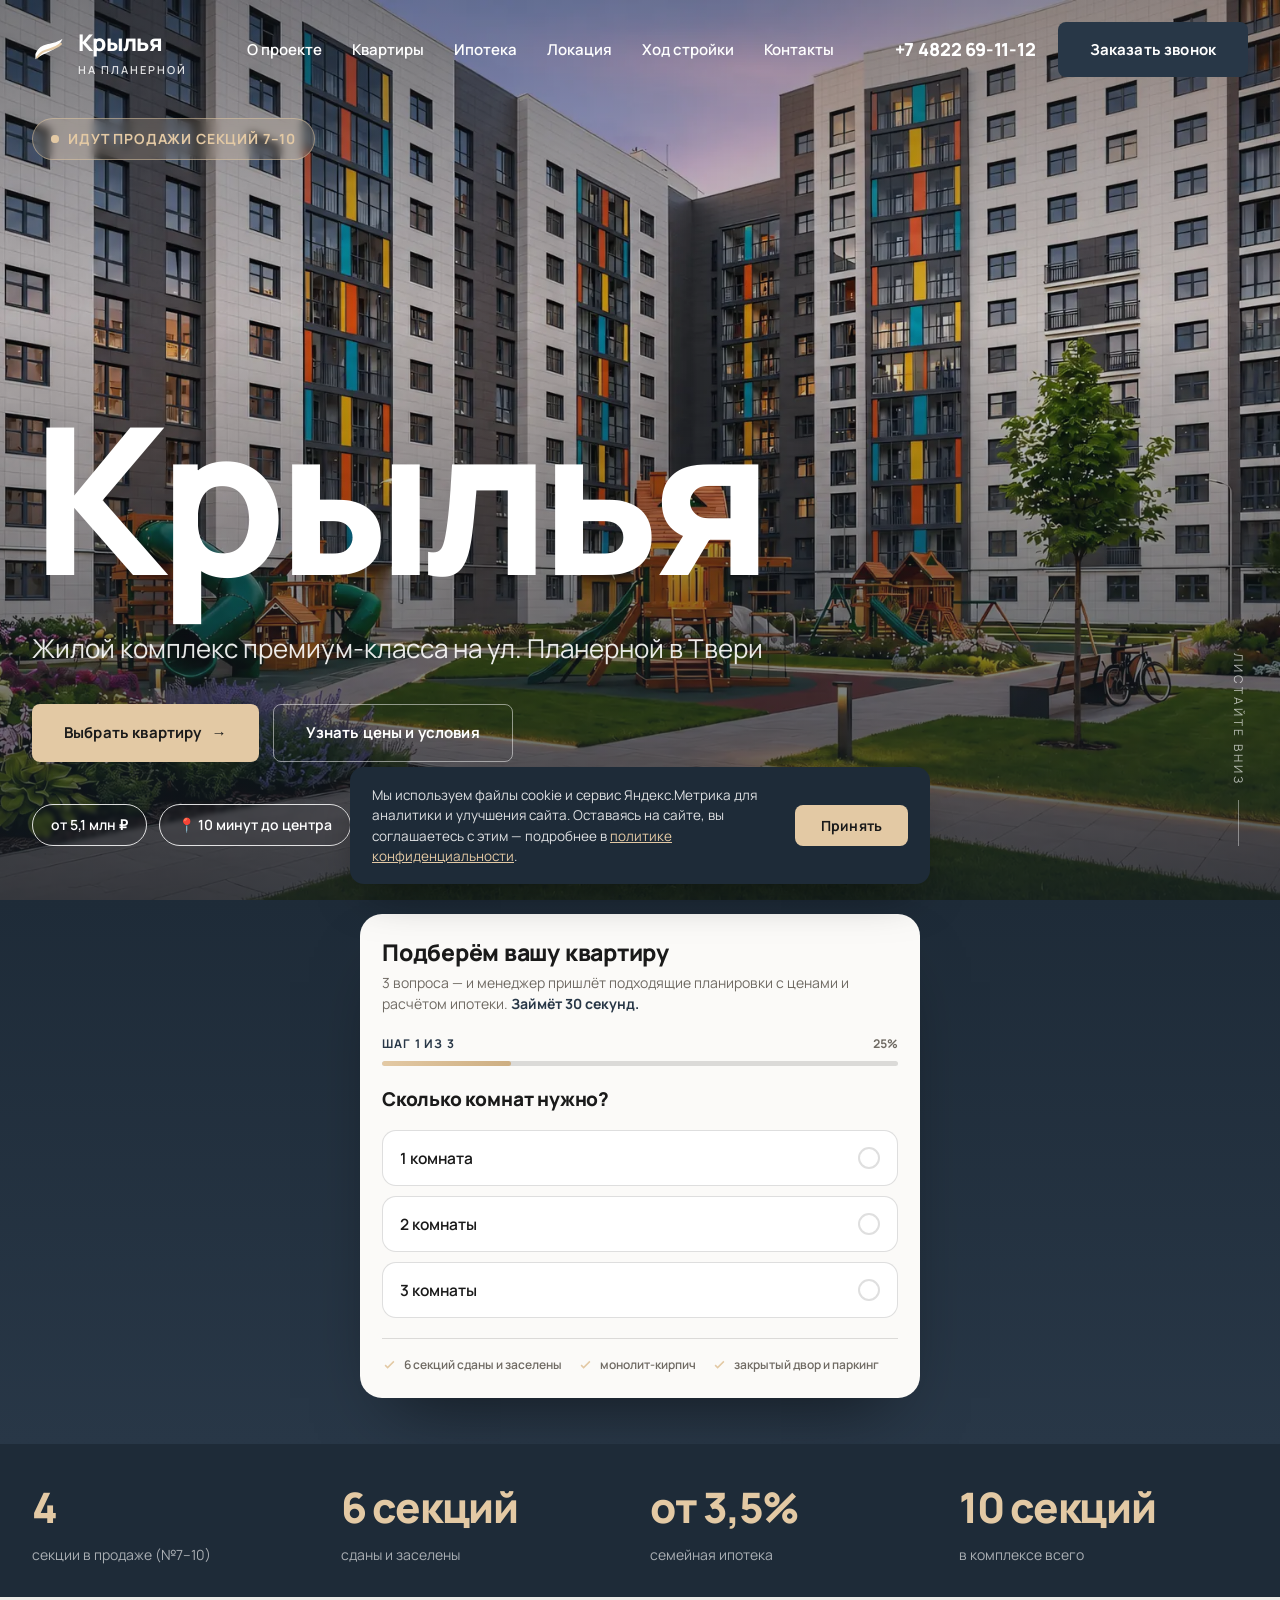
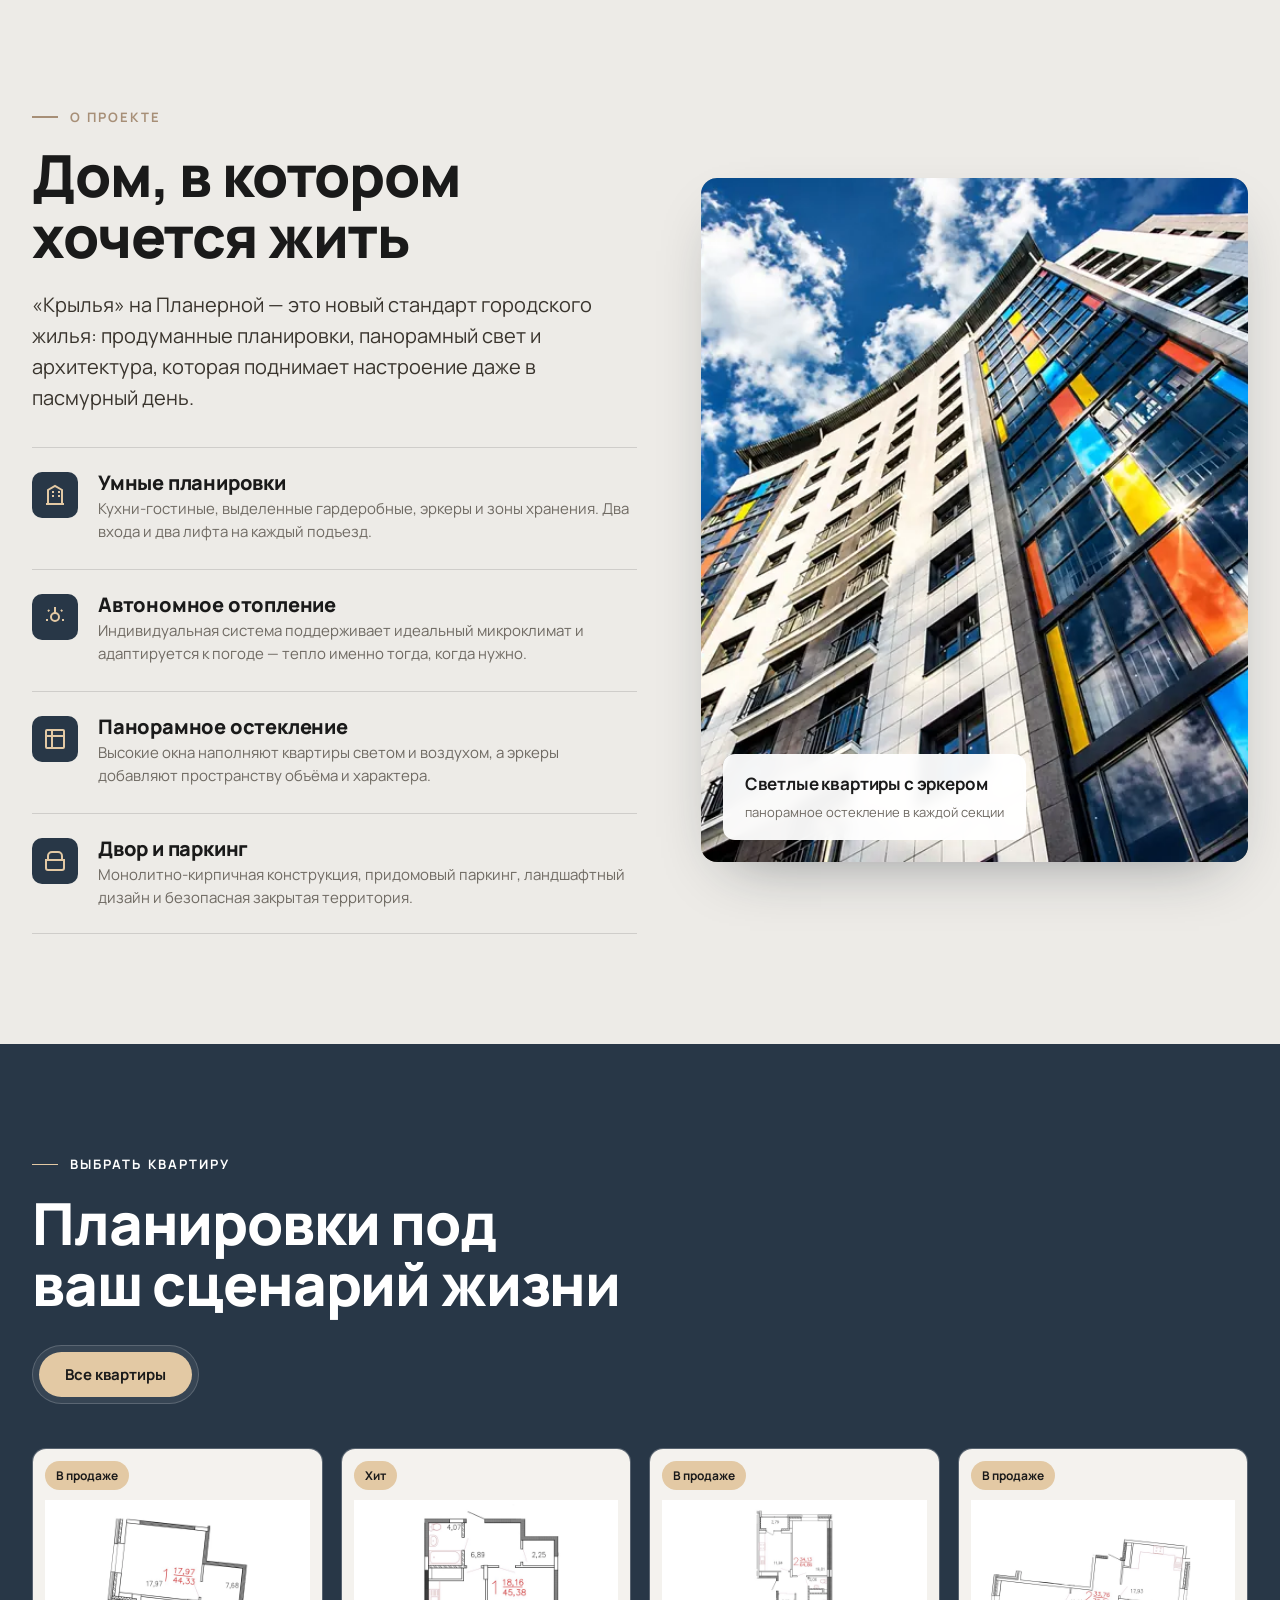
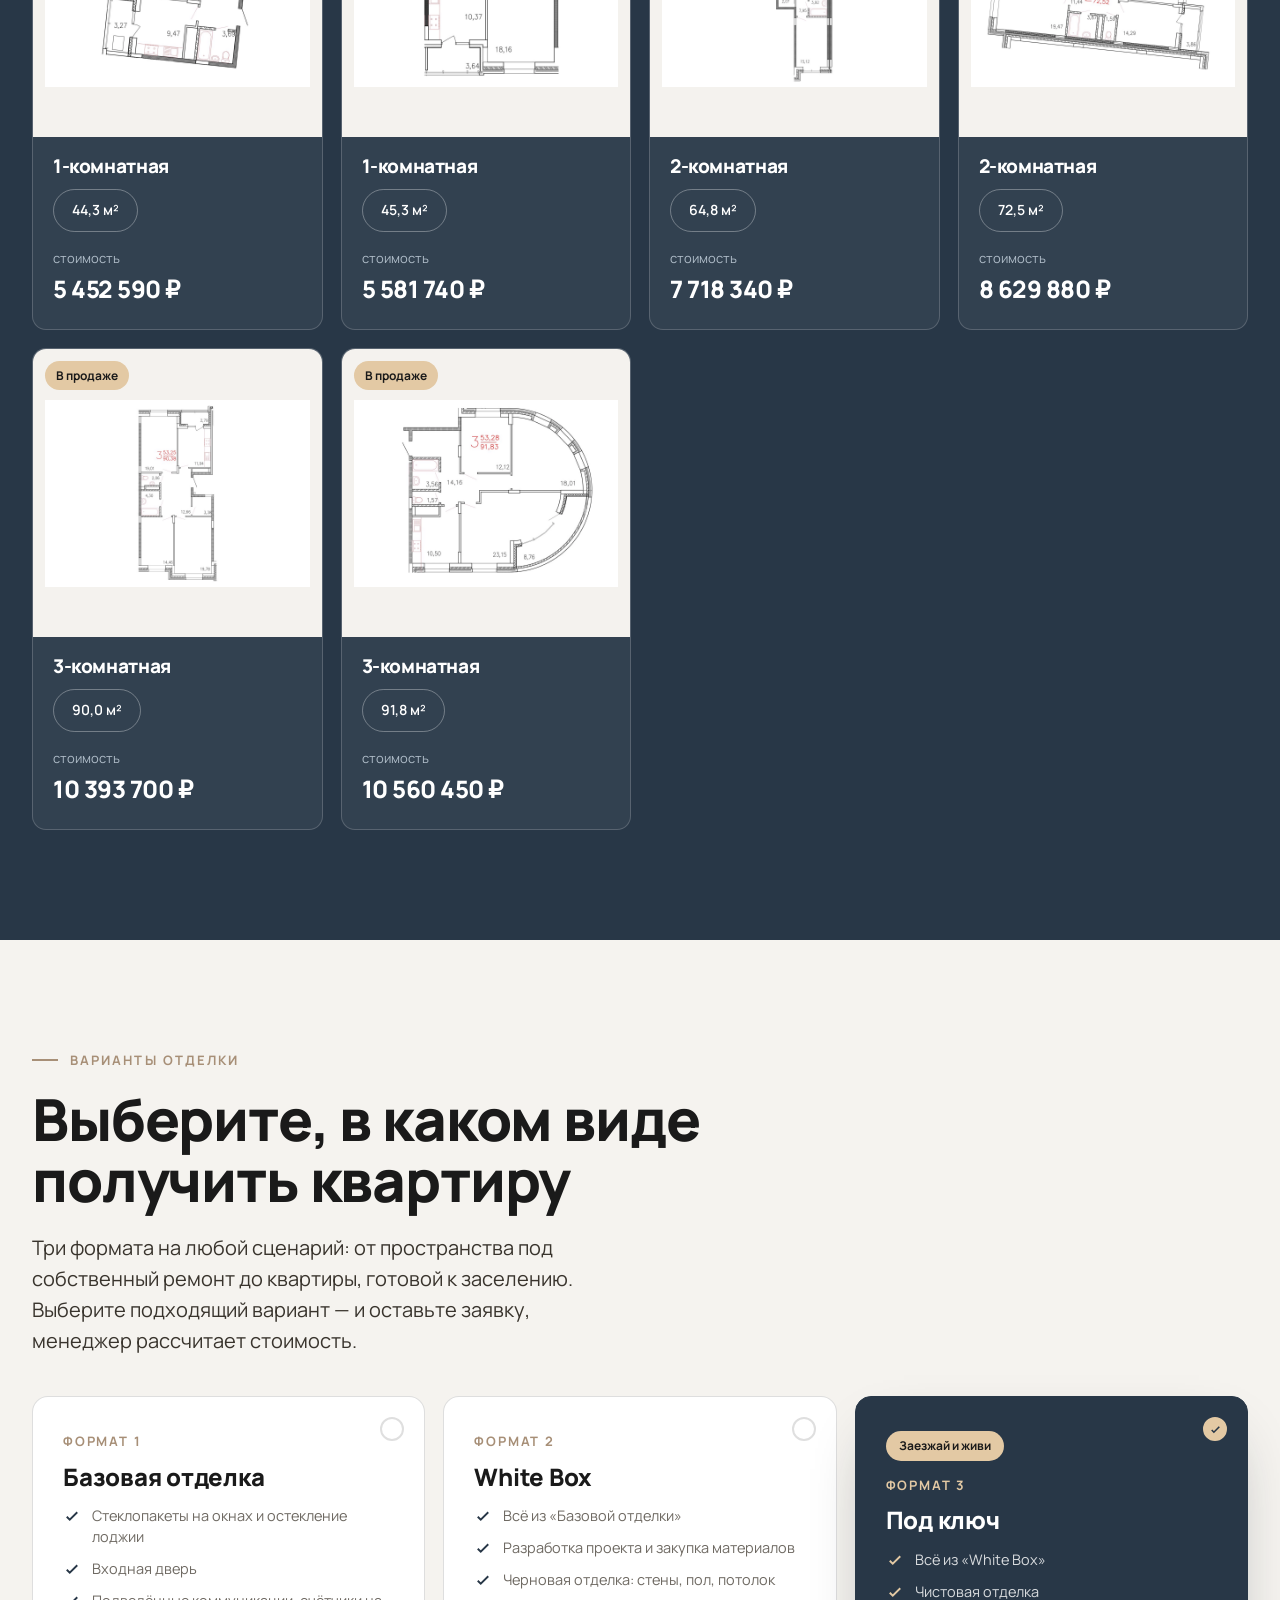
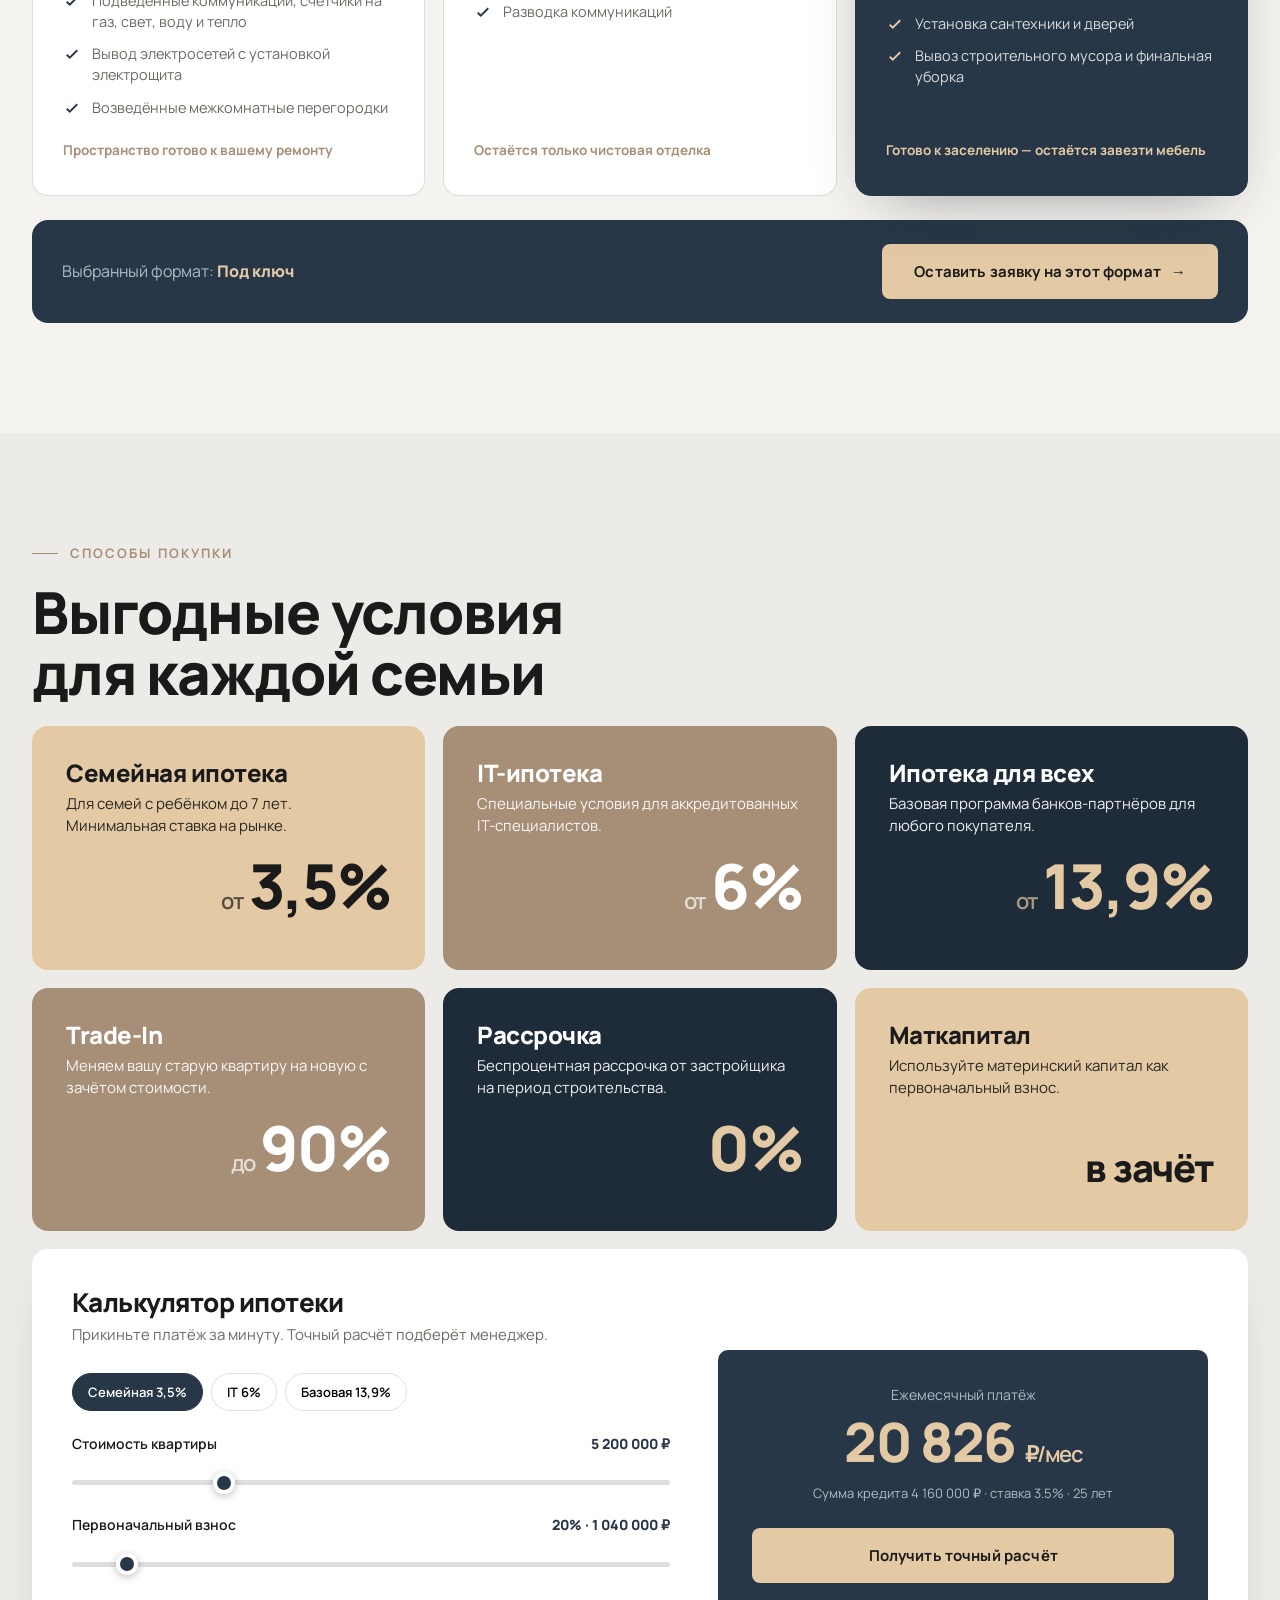
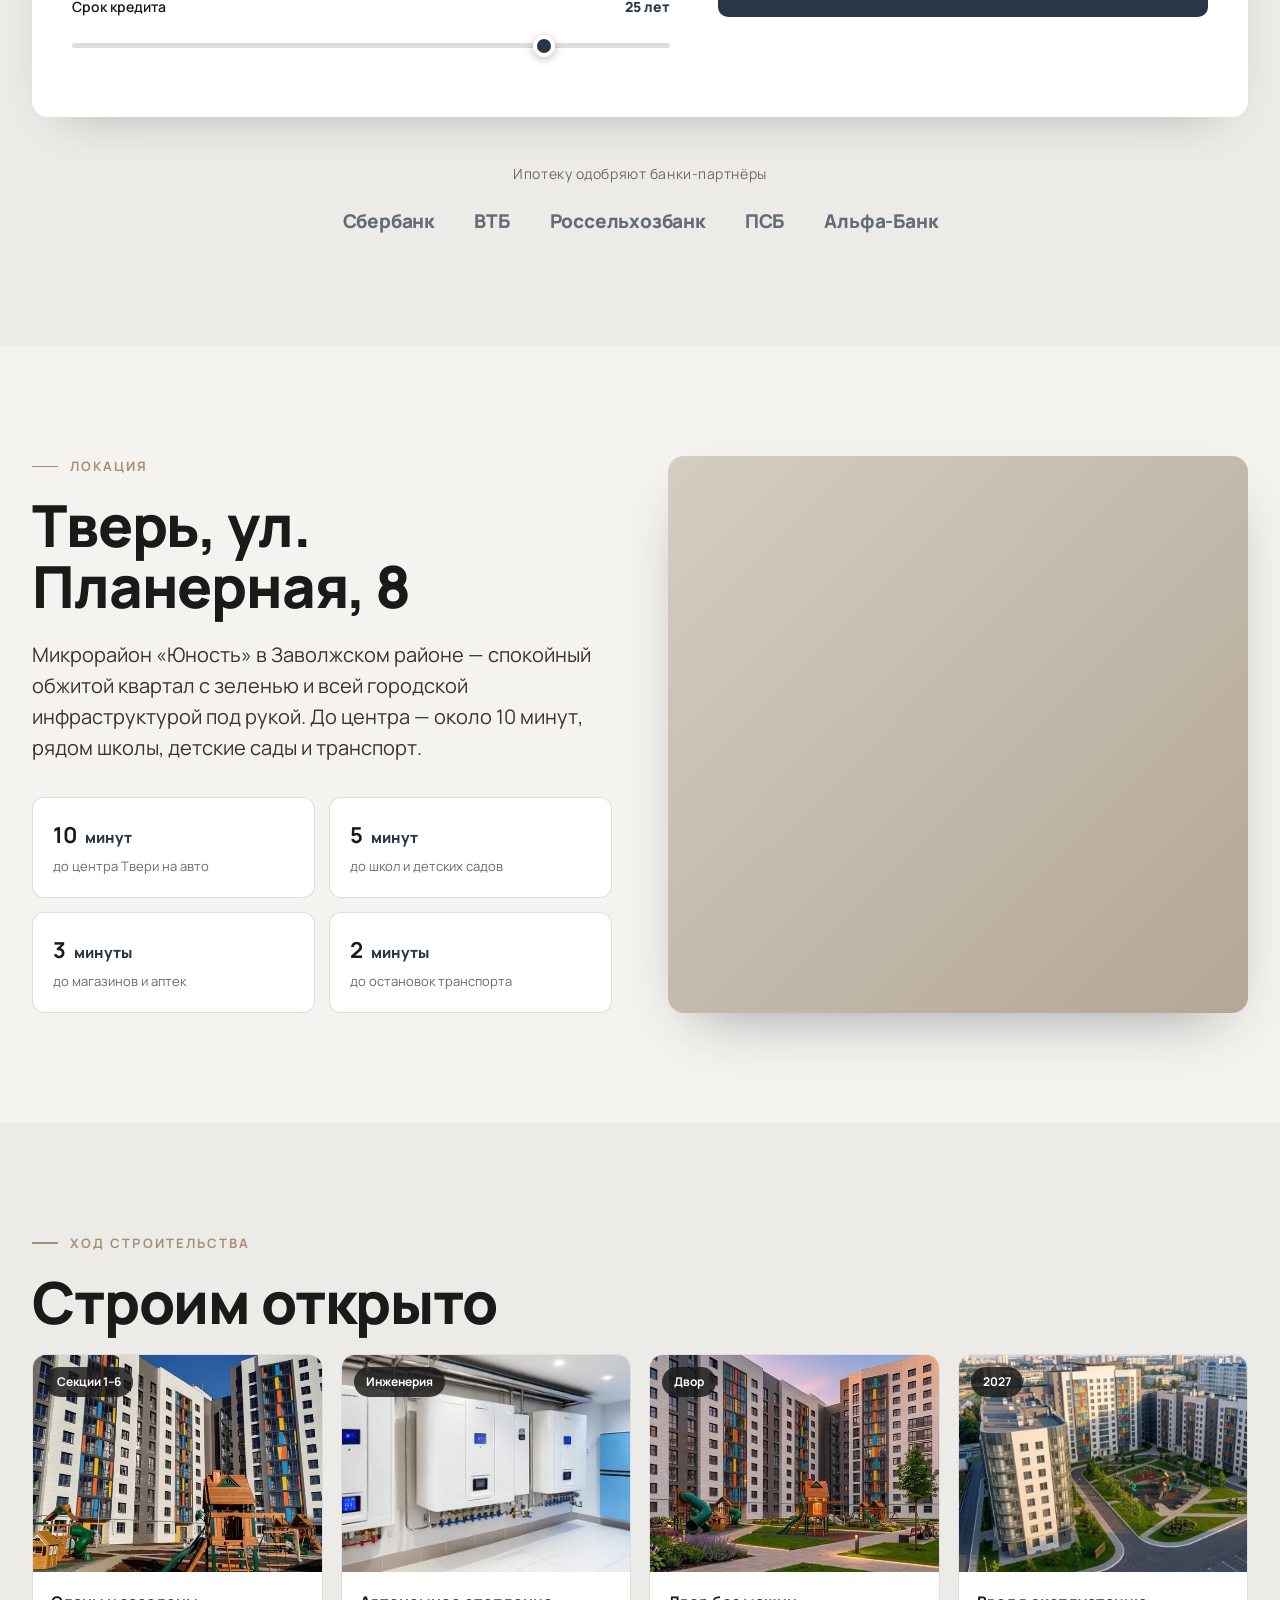
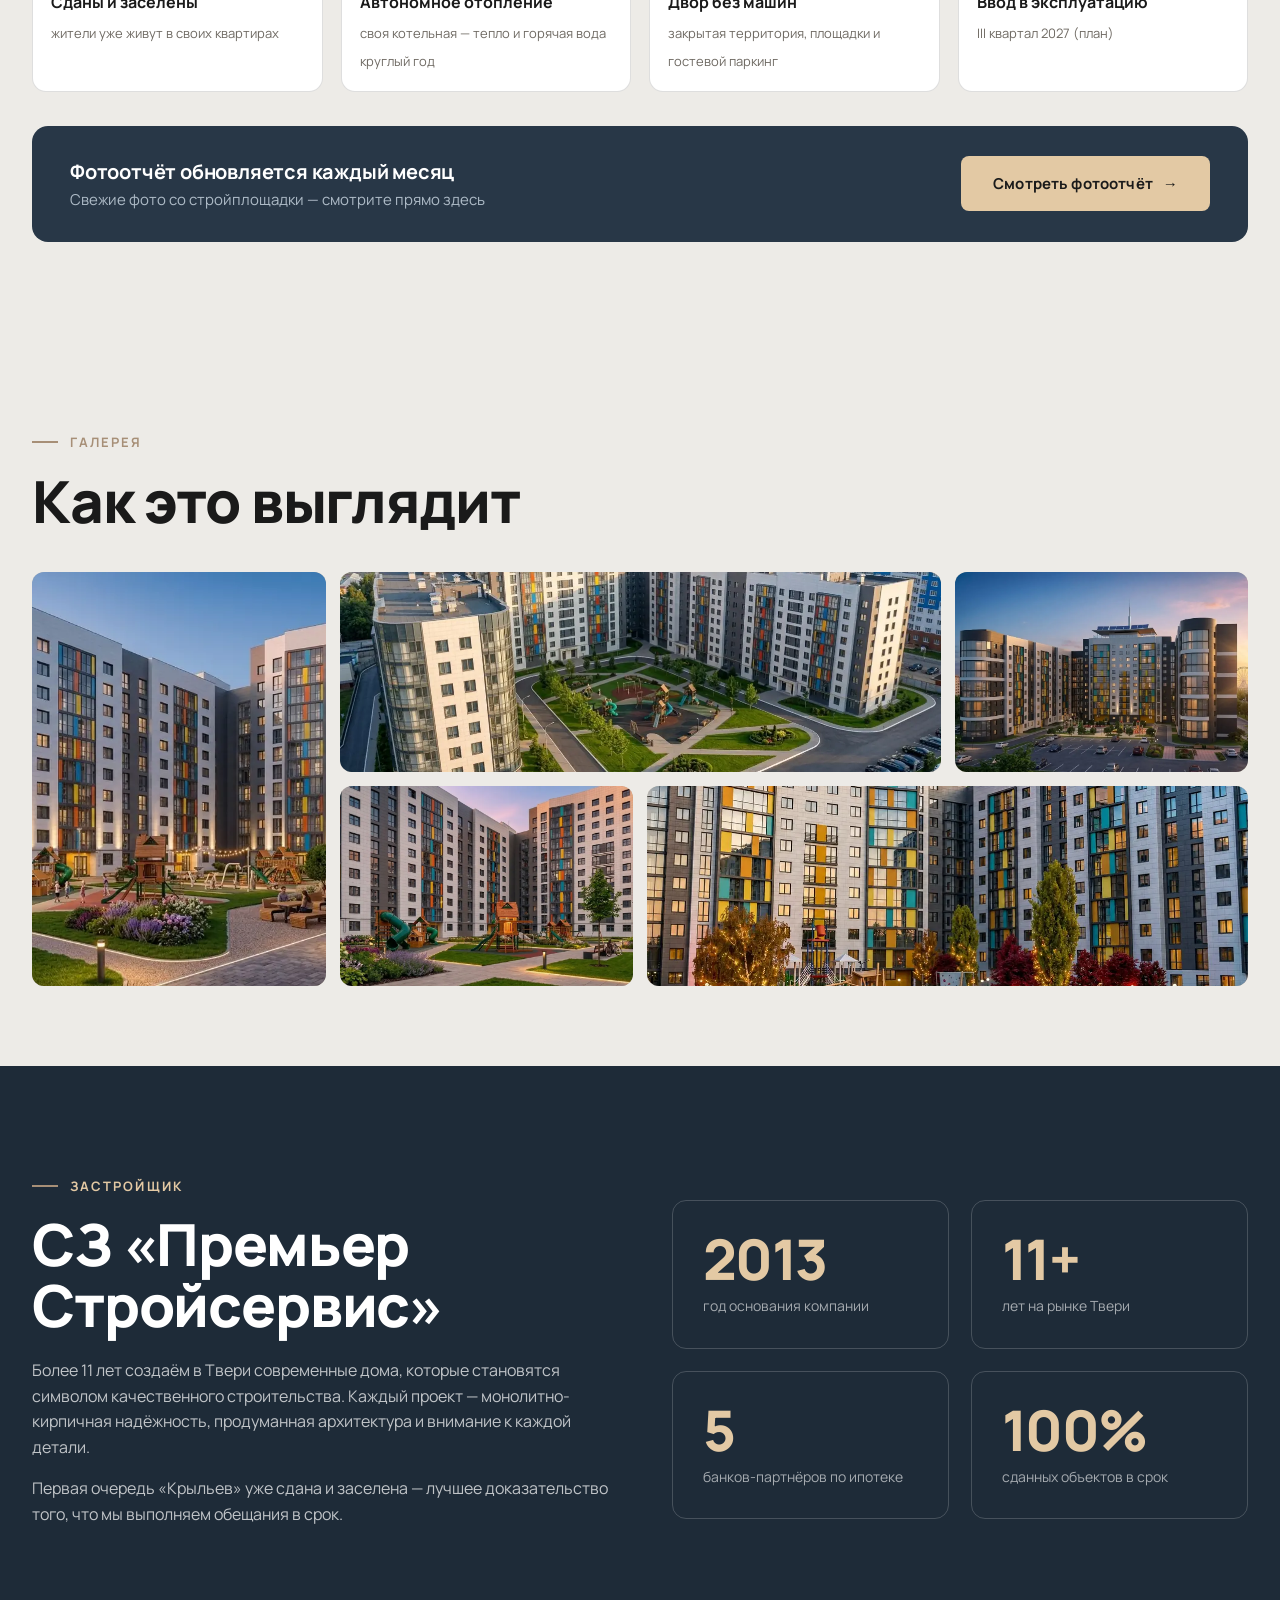
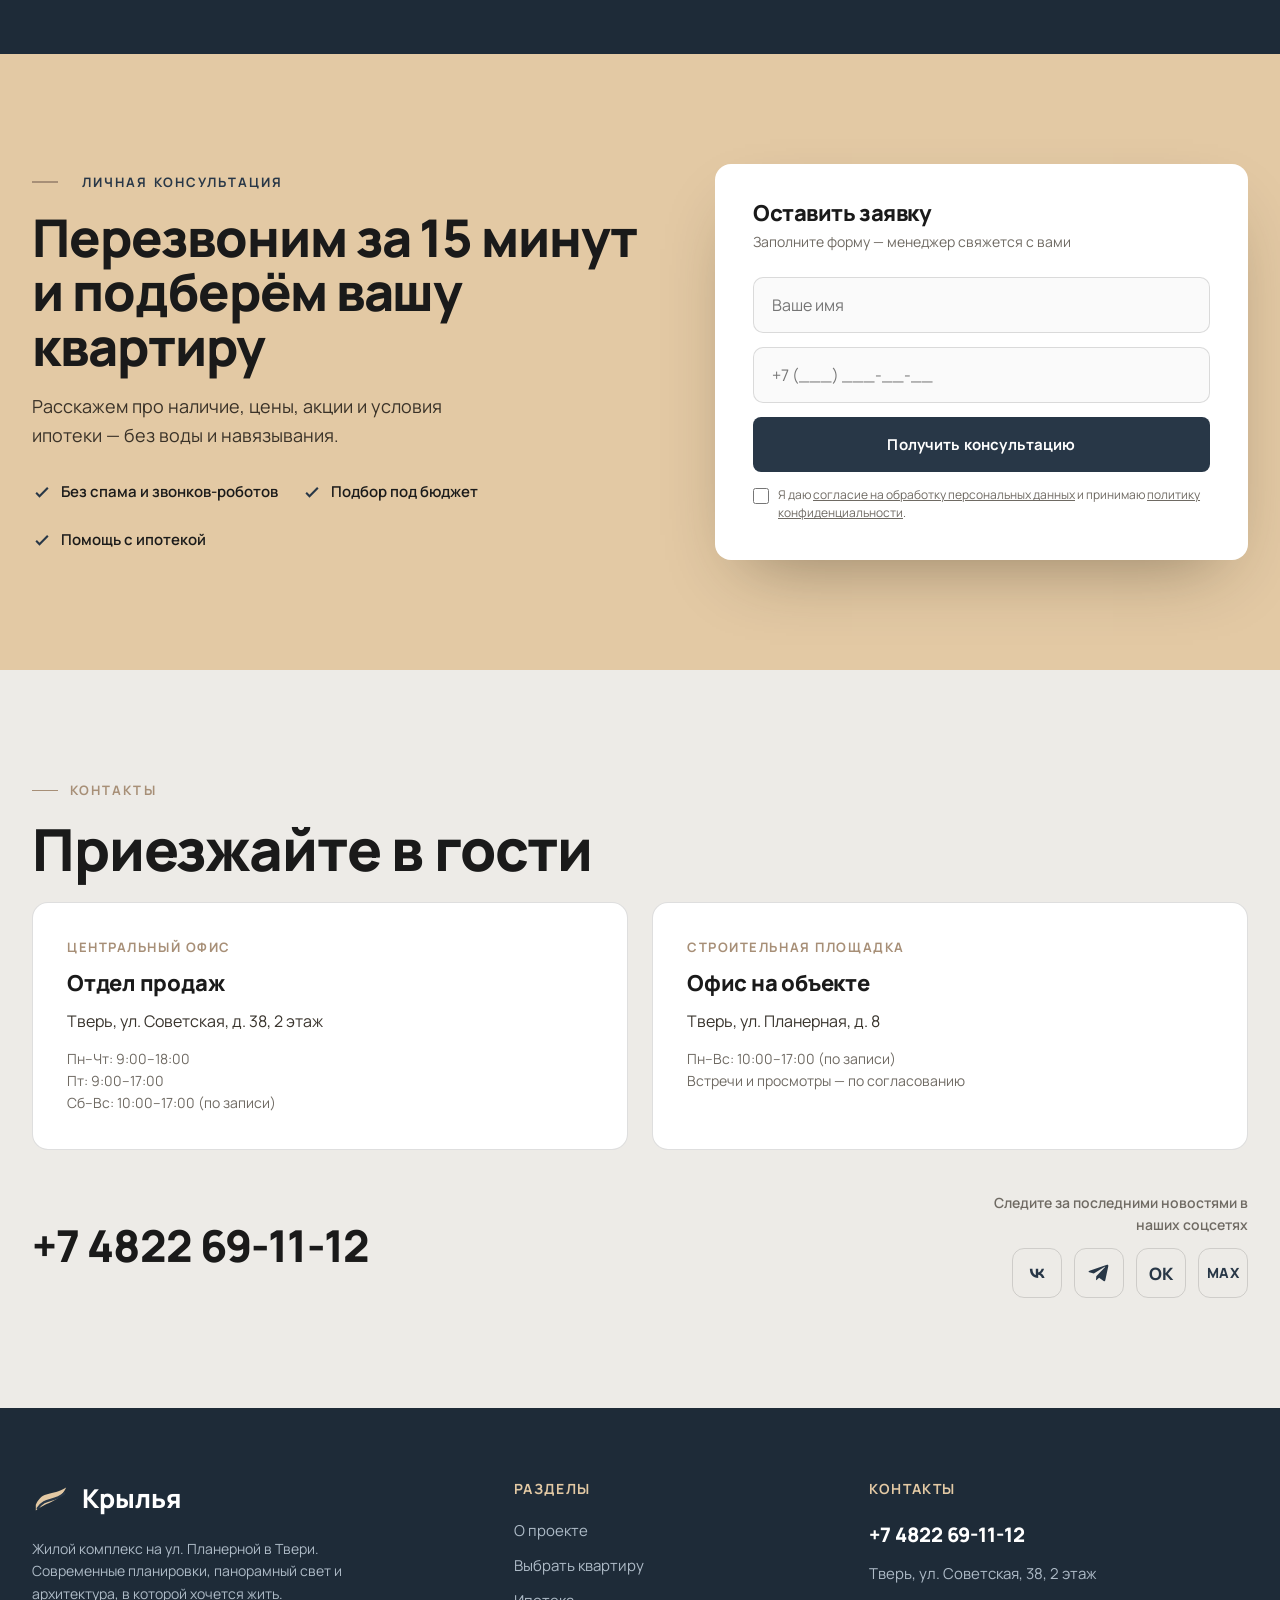
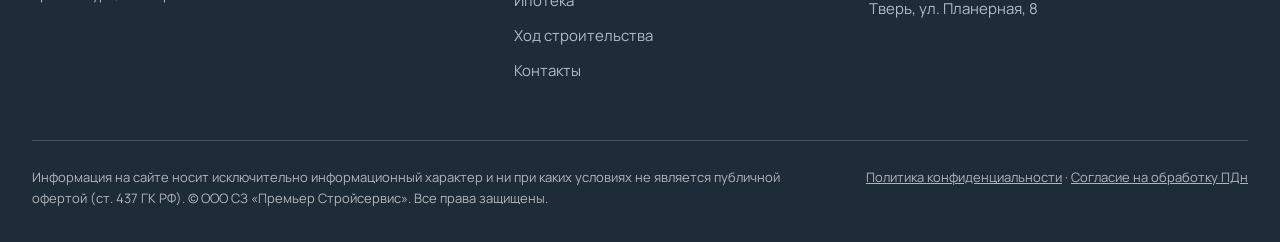
==== commit b9aeeb3f: "Квиз-подбор квартиры на первом экране Блок подбора (3 вопроса → имя+телефон) сразу под hero — действ" ====
--- a/index.html
+++ b/index.html
@@ -552,6 +552,149 @@
   <div class="scroll-cue">Листайте вниз<span class="ln"></span></div>
 </section>
 
+<!-- ============ QUIZ-ПОДБОР ============ -->
+<style>
+:root{--paper:#FBFAF8}
+.qz-wrap{background:linear-gradient(180deg,var(--navy-deep) 0%,var(--navy) 100%);padding:14px 20px 46px}
+.qz-card{max-width:560px;margin:0 auto;background:var(--paper);border-radius:22px;padding:26px 22px 24px;box-shadow:0 34px 70px -34px rgba(0,0,0,.6)}
+.qz-head h2{font-size:23px;font-weight:800;letter-spacing:-.01em;line-height:1.1;text-wrap:balance;color:var(--ink)}
+.qz-head p{color:var(--muted);font-size:14px;line-height:1.5;margin-top:7px}
+.qz-head .clock{color:var(--navy);font-weight:700}
+.qz-prog{margin:20px 0 18px}
+.qz-prog .r{display:flex;justify-content:space-between;align-items:baseline;margin-bottom:8px}
+.qz-prog .lbl{font-size:12px;font-weight:700;letter-spacing:.1em;text-transform:uppercase;color:var(--navy)}
+.qz-prog .pct{font-size:12px;font-weight:700;color:var(--muted);font-variant-numeric:tabular-nums}
+.qz-bar{height:5px;border-radius:4px;background:var(--line);overflow:hidden}
+.qz-bar>i{display:block;height:100%;width:33%;background:linear-gradient(90deg,var(--tan),#cdae82);border-radius:4px;transition:width .45s var(--ease)}
+.qz-panel{animation:qzSwap .36s var(--ease)}
+@keyframes qzSwap{from{opacity:0;transform:translateY(9px)}to{opacity:1;transform:none}}
+.qz-q{font-size:19px;font-weight:800;letter-spacing:-.01em;margin-bottom:15px;color:var(--ink);text-wrap:balance}
+.qz-opts{display:flex;flex-direction:column;gap:10px}
+.qz-opt{display:flex;align-items:center;width:100%;text-align:left;padding:16px 17px;border-radius:14px;background:#fff;border:1.5px solid var(--line);font-family:inherit;font-size:15.5px;font-weight:600;color:var(--ink);transition:border-color .2s,transform .1s,background .2s}
+.qz-opt:hover{border-color:var(--tan)}
+.qz-opt:active{transform:scale(.99)}
+.qz-opt .chk{margin-left:auto;width:22px;height:22px;flex:none;border-radius:50%;border:2px solid var(--line);display:grid;place-items:center;transition:.2s}
+.qz-opt.sel{border-color:var(--navy);background:#fbf6ee}
+.qz-opt.sel .chk{background:var(--navy);border-color:var(--navy)}
+.qz-opt.sel .chk::after{content:"";width:6px;height:11px;border:2px solid #fff;border-top:0;border-left:0;transform:rotate(45deg) translateY(-1px)}
+.qz-back{margin-top:16px;background:none;border:none;cursor:pointer;color:var(--muted);font-family:inherit;font-size:13.5px;font-weight:700;padding:6px 2px}
+.qz-back:hover{color:var(--ink)}
+.qz-field{margin-bottom:11px}
+.qz-field input{width:100%;padding:15px;border-radius:13px;border:1.5px solid var(--line);font-family:inherit;font-size:16px;background:#fff;color:var(--ink)}
+.qz-field input:focus{outline:none;border-color:var(--navy)}
+.qz-sum{background:#fbf6ee;border:1px solid var(--tan-soft);border-radius:13px;padding:13px 15px;margin-bottom:16px}
+.qz-sum .t{font-size:11px;font-weight:700;letter-spacing:.1em;text-transform:uppercase;color:var(--muted);margin-bottom:8px}
+.qz-sum ul{list-style:none;margin:0;padding:0;display:flex;flex-wrap:wrap;gap:6px}
+.qz-sum li{font-size:12.5px;font-weight:700;background:#fff;border:1px solid var(--line);border-radius:8px;padding:5px 10px}
+.qz-cta{width:100%;padding:17px;border-radius:14px;background:var(--navy);color:#fff;font-family:inherit;font-size:16px;font-weight:700;border:none;cursor:pointer;transition:background .2s,transform .1s;margin-top:4px}
+.qz-cta:hover{background:var(--navy-deep)}
+.qz-cta:active{transform:scale(.99)}
+.qz-cta:disabled{opacity:.6;cursor:default}
+.qz-consent{font-size:11px;color:var(--muted);line-height:1.5;margin-top:11px;text-align:center}
+.qz-consent a{color:var(--muted);text-decoration:underline}
+.qz-err{color:#c0392b;font-size:13px;font-weight:600;margin-top:9px;text-align:center;min-height:1px}
+.qz-trust{display:flex;flex-wrap:wrap;gap:6px 16px;margin-top:20px;padding-top:16px;border-top:1px solid var(--line)}
+.qz-trust div{display:flex;align-items:center;gap:7px;font-size:12px;font-weight:600;color:var(--muted)}
+.qz-trust svg{width:15px;height:15px;color:var(--tan);flex:none}
+@media(max-width:760px){
+  .hero{min-height:auto!important;padding-bottom:22px}
+  .hero-cta{display:none!important}
+  .scroll-cue{display:none!important}
+  .qz-wrap{padding-top:0}
+}
+</style>
+<section class="qz-wrap" id="quiz">
+  <div class="qz-card">
+    <div class="qz-head">
+      <h2>Подберём вашу квартиру</h2>
+      <p>3 вопроса — и менеджер пришлёт подходящие планировки с ценами и расчётом ипотеки. <span class="clock">Займёт 30 секунд.</span></p>
+    </div>
+    <div class="qz-prog">
+      <div class="r"><span class="lbl" id="qzLbl">Шаг 1 из 3</span><span class="pct" id="qzPct">33%</span></div>
+      <div class="qz-bar"><i id="qzFill"></i></div>
+    </div>
+    <div id="qzPanel"></div>
+    <div class="qz-trust">
+      <div><svg viewBox="0 0 24 24" fill="none" stroke="currentColor" stroke-width="2.4"><path d="M5 13l4 4L19 7"/></svg>6 секций сданы и заселены</div>
+      <div><svg viewBox="0 0 24 24" fill="none" stroke="currentColor" stroke-width="2.4"><path d="M5 13l4 4L19 7"/></svg>монолит-кирпич</div>
+      <div><svg viewBox="0 0 24 24" fill="none" stroke="currentColor" stroke-width="2.4"><path d="M5 13l4 4L19 7"/></svg>закрытый двор и паркинг</div>
+    </div>
+  </div>
+</section>
+<script>
+(function(){
+  const STEPS=[
+    {key:'rooms',q:'Сколько комнат нужно?',opts:['1 комната','2 комнаты','3 комнаты']},
+    {key:'pay',q:'Как планируете покупку?',opts:['Семейная ипотека 3,5%','IT-ипотека','Рассрочка от застройщика','Полная оплата']},
+    {key:'when',q:'Когда хотите заселиться?',opts:['В этом году','К сдаче — 2027','Пока присматриваюсь']},
+  ];
+  const A={};let i=0;const qzStart=Date.now();
+  const panel=document.getElementById('qzPanel');
+  const fill=document.getElementById('qzFill');
+  const lbl=document.getElementById('qzLbl');
+  const pct=document.getElementById('qzPct');
+  function prog(f,l){fill.style.width=Math.round(f*100)+'%';pct.textContent=Math.round(f*100)+'%';lbl.textContent=l;}
+  function step(){
+    const s=STEPS[i];
+    prog((i+1)/(STEPS.length+1),'Шаг '+(i+1)+' из '+STEPS.length);
+    let h='<div class="qz-panel"><div class="qz-q">'+s.q+'</div><div class="qz-opts">';
+    s.opts.forEach((o,x)=>{h+='<button class="qz-opt'+(A[s.key]===o?' sel':'')+'" data-x="'+x+'">'+o+'<span class="chk"></span></button>';});
+    h+='</div>';
+    if(i>0)h+='<button class="qz-back" id="qzBack">‹ Назад</button>';
+    h+='</div>';
+    panel.innerHTML=h;
+    panel.querySelectorAll('.qz-opt').forEach(b=>b.onclick=()=>{
+      A[s.key]=s.opts[b.dataset.x];
+      panel.querySelectorAll('.qz-opt').forEach(e=>e.classList.remove('sel'));
+      b.classList.add('sel');
+      setTimeout(()=>{i++;(i<STEPS.length?step:final)();},230);
+    });
+    const bk=document.getElementById('qzBack');if(bk)bk.onclick=()=>{i--;step();};
+  }
+  function final(){
+    prog(1,'Последний шаг');
+    let chips='';STEPS.forEach(s=>{if(A[s.key])chips+='<li>'+A[s.key]+'</li>';});
+    panel.innerHTML='<div class="qz-panel">'+
+      '<div class="qz-q">Готово! Куда прислать подборку?</div>'+
+      '<div class="qz-sum"><div class="t">Ваш запрос</div><ul>'+chips+'</ul></div>'+
+      '<div class="qz-field"><input id="qzName" type="text" placeholder="Ваше имя" autocomplete="name"></div>'+
+      '<div class="qz-field"><input id="qzPhone" type="tel" inputmode="tel" placeholder="+7 (___) ___-__-__" autocomplete="tel"></div>'+
+      '<button class="qz-cta" id="qzGo">Получить подборку с ценами →</button>'+
+      '<div class="qz-err" id="qzErr"></div>'+
+      '<div class="qz-consent">Нажимая кнопку, вы соглашаетесь с <a href="/privacy" target="_blank" rel="noopener">политикой конфиденциальности</a> и обработкой персональных данных.</div>'+
+      '<button class="qz-back" id="qzBack">‹ Назад</button></div>';
+    document.getElementById('qzBack').onclick=()=>{i=STEPS.length-1;step();};
+    const ph=document.getElementById('qzPhone');
+    ph.oninput=()=>{let d=ph.value.replace(/\D/g,'').replace(/^8/,'7').slice(0,11);if(!d){ph.value='';return;}let r='+7';if(d.length>1)r+=' ('+d.slice(1,4);if(d.length>=4)r+=') '+d.slice(4,7);if(d.length>=7)r+='-'+d.slice(7,9);if(d.length>=9)r+='-'+d.slice(9,11);ph.value=r;};
+    document.getElementById('qzGo').onclick=async ()=>{
+      const err=document.getElementById('qzErr');
+      const btn=document.getElementById('qzGo');
+      const nm=document.getElementById('qzName').value.trim();
+      if(!nm){err.textContent='Как к вам обращаться?';return;}
+      if(ph.value.replace(/\D/g,'').length<11){err.textContent='Введите номер телефона полностью.';return;}
+      err.textContent='';btn.disabled=true;btn.textContent='Отправляем…';
+      let attr={};try{attr=JSON.parse(localStorage.getItem('krylia_attr')||'{}');}catch(e){}
+      const data={
+        name:nm, phone:ph.value.trim(),
+        form:'quizForm',
+        source:STEPS.map(s=>A[s.key]).filter(Boolean).join(' · ').slice(0,110),
+        page:location.href,
+        referrer:attr.referrer||document.referrer||'',
+        utm_source:attr.utm_source||'',utm_medium:attr.utm_medium||'',utm_campaign:attr.utm_campaign||'',
+        cid:window.__cid||'',
+        company:'', t:Date.now()-qzStart
+      };
+      let ok=false;
+      try{const r=await fetch('/lead.php',{method:'POST',headers:{'Content-Type':'application/json'},body:JSON.stringify(data)});let j={};try{j=await r.json();}catch(e){}ok=r.ok&&j.ok!==false;}catch(e){ok=false;}
+      if(ok){location.href='thankyou.html';return;}
+      btn.disabled=false;btn.textContent='Получить подборку с ценами →';
+      err.textContent='Не удалось отправить. Проверьте номер и попробуйте ещё раз.';
+    };
+  }
+  step();
+})();
+</script>
+
 <!-- ============ STAT STRIP ============ -->
 <section class="strip">
   <div class="wrap strip-grid">
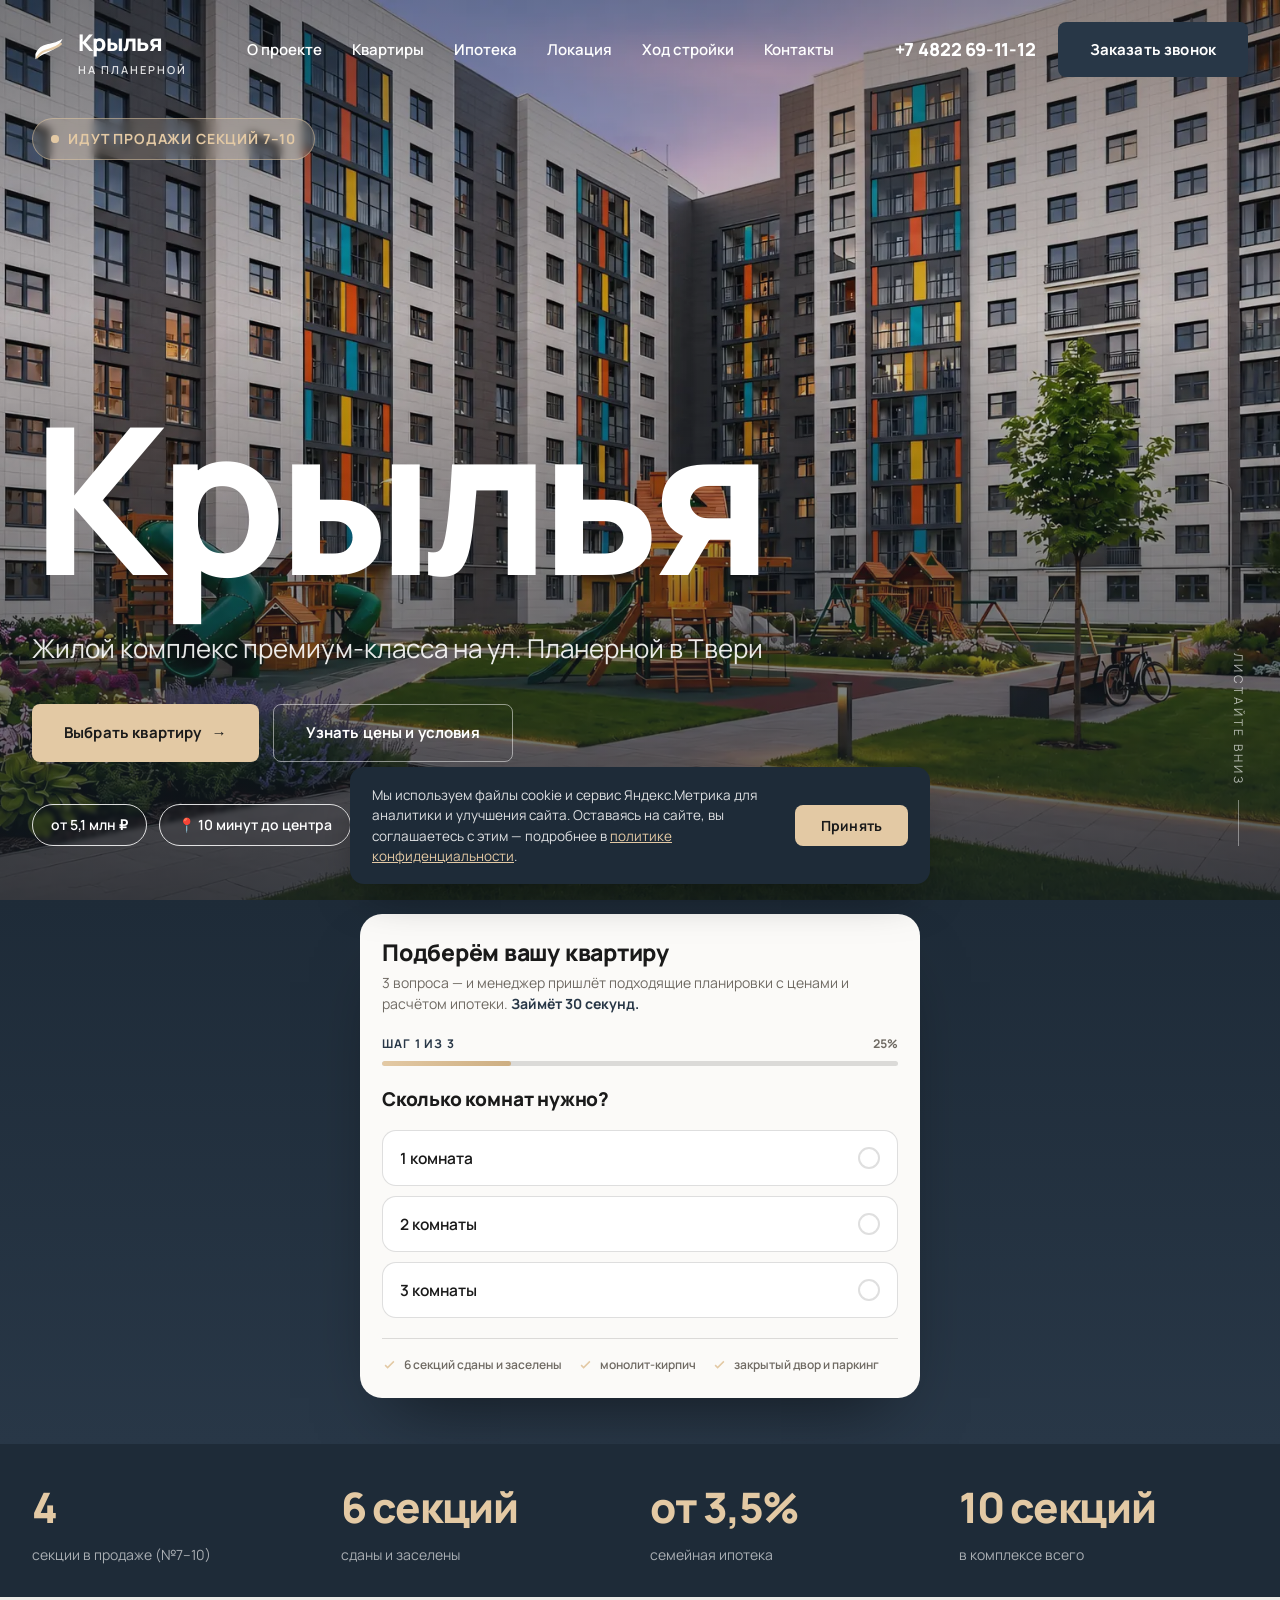
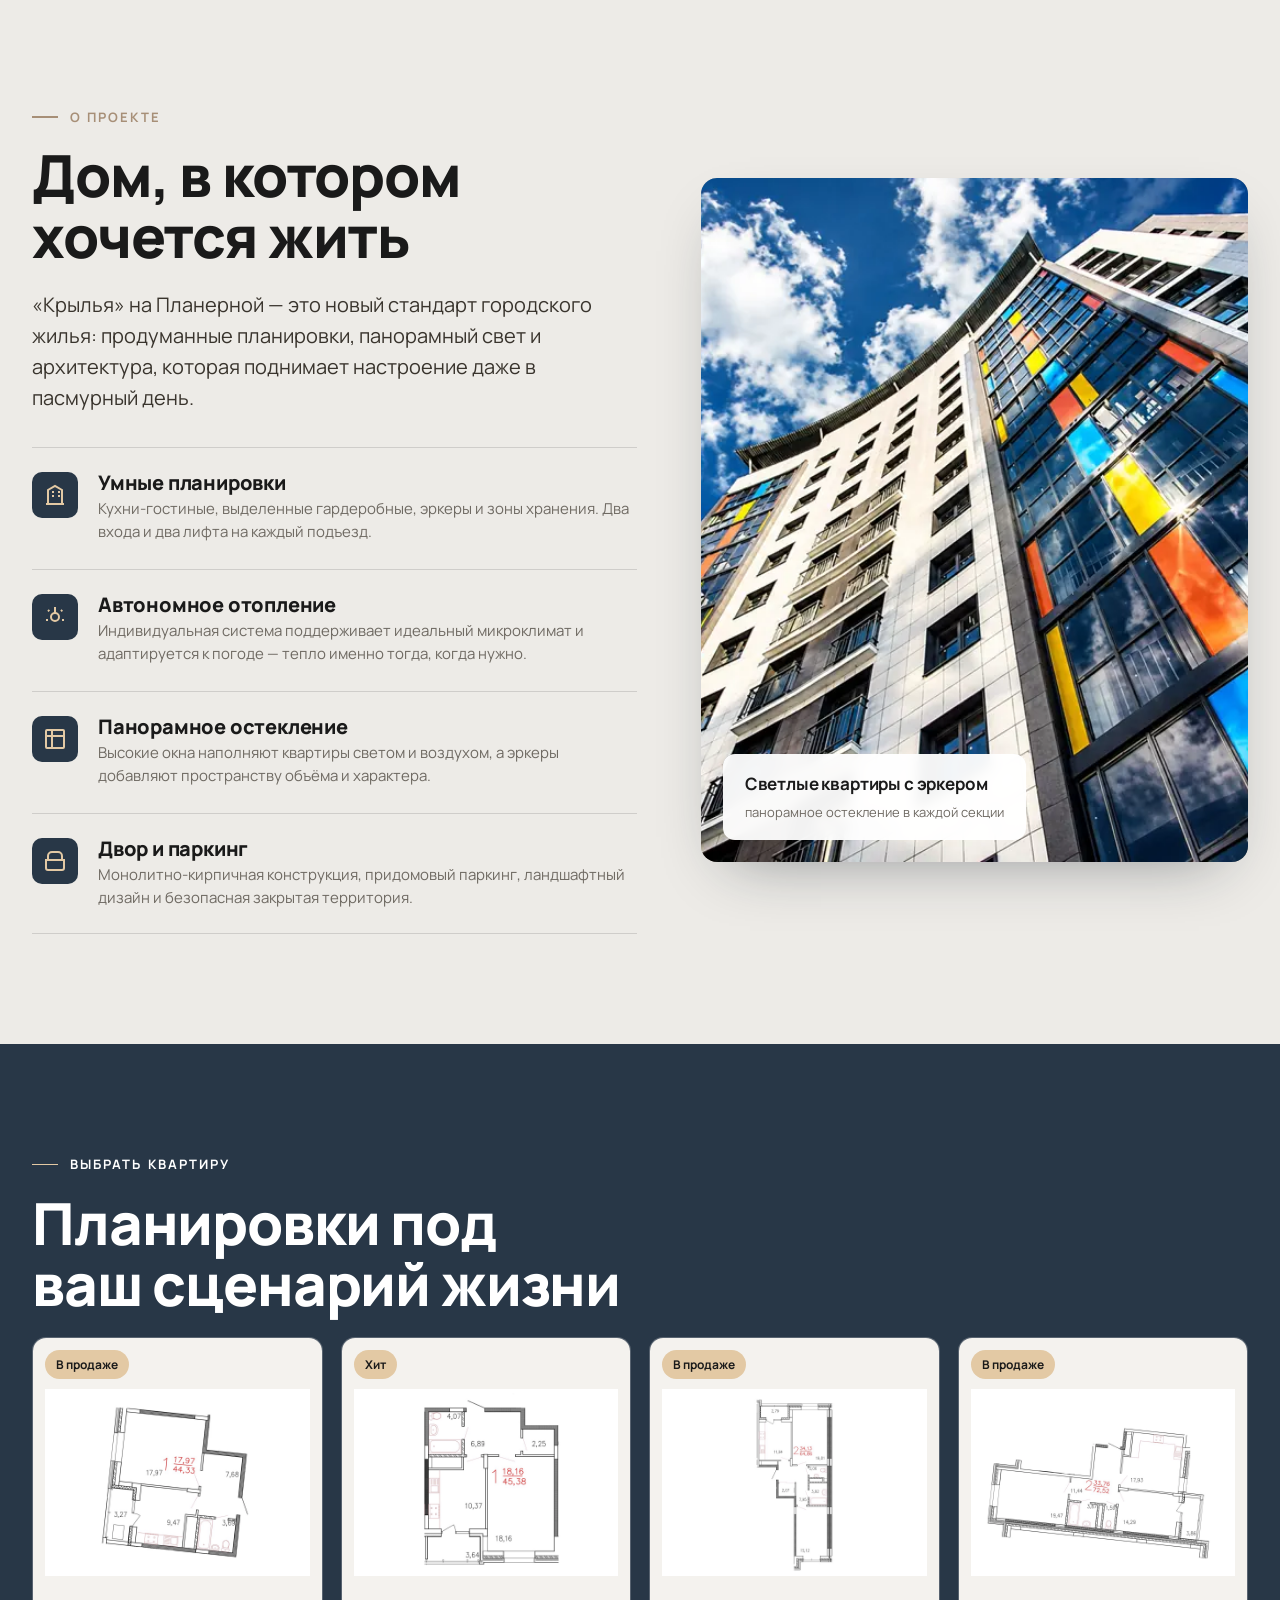
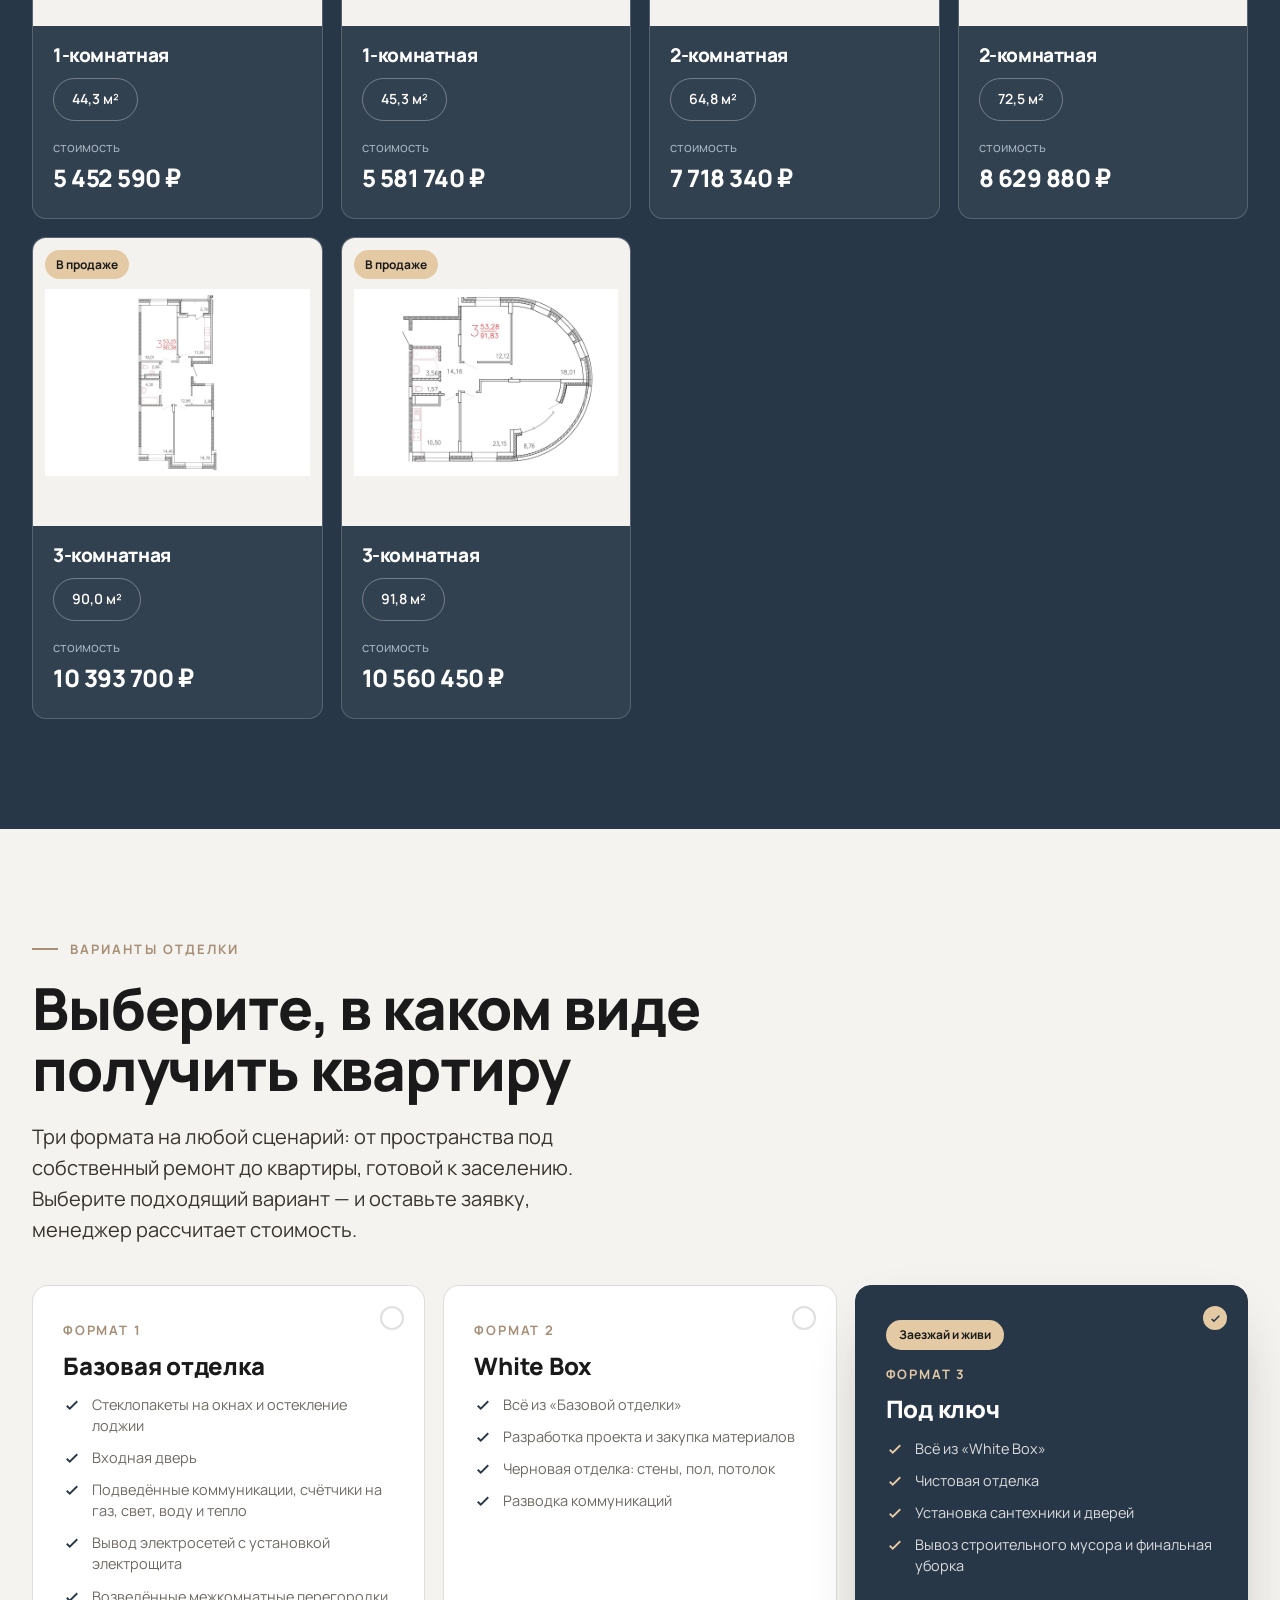
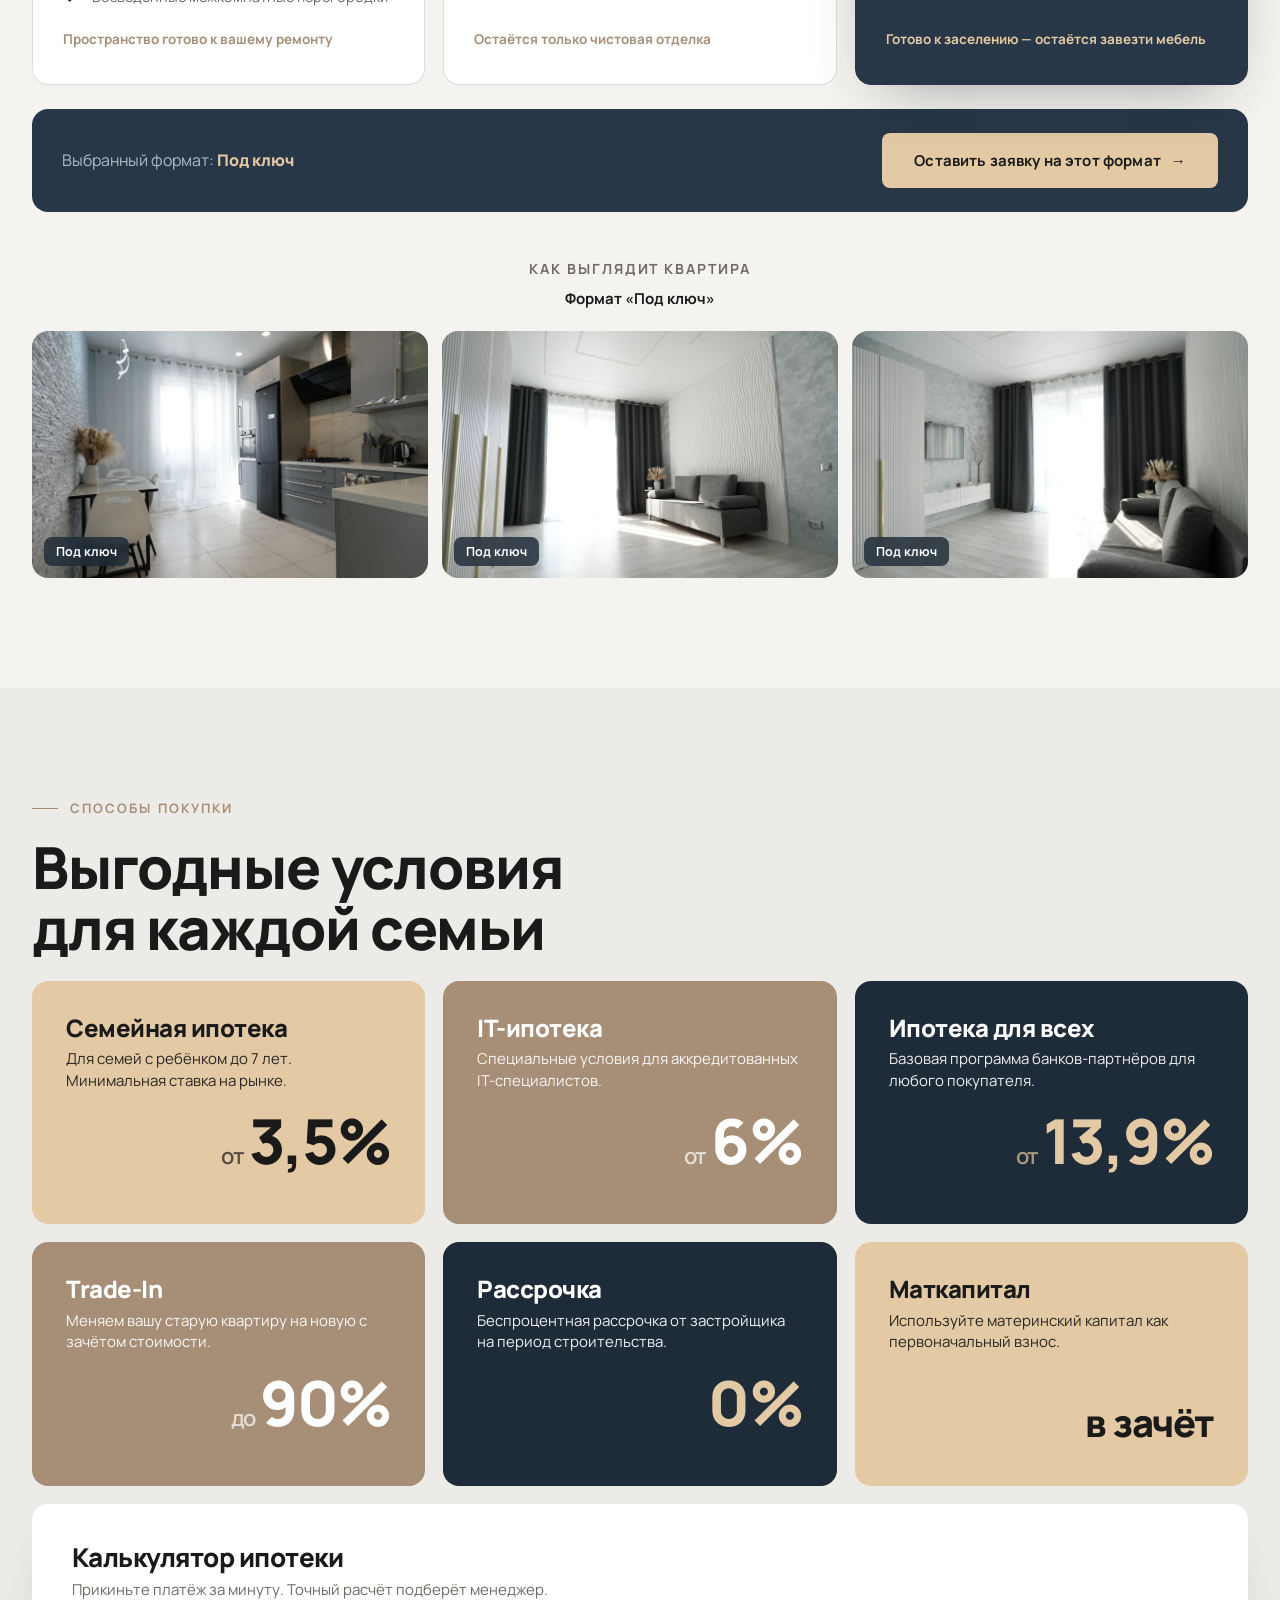
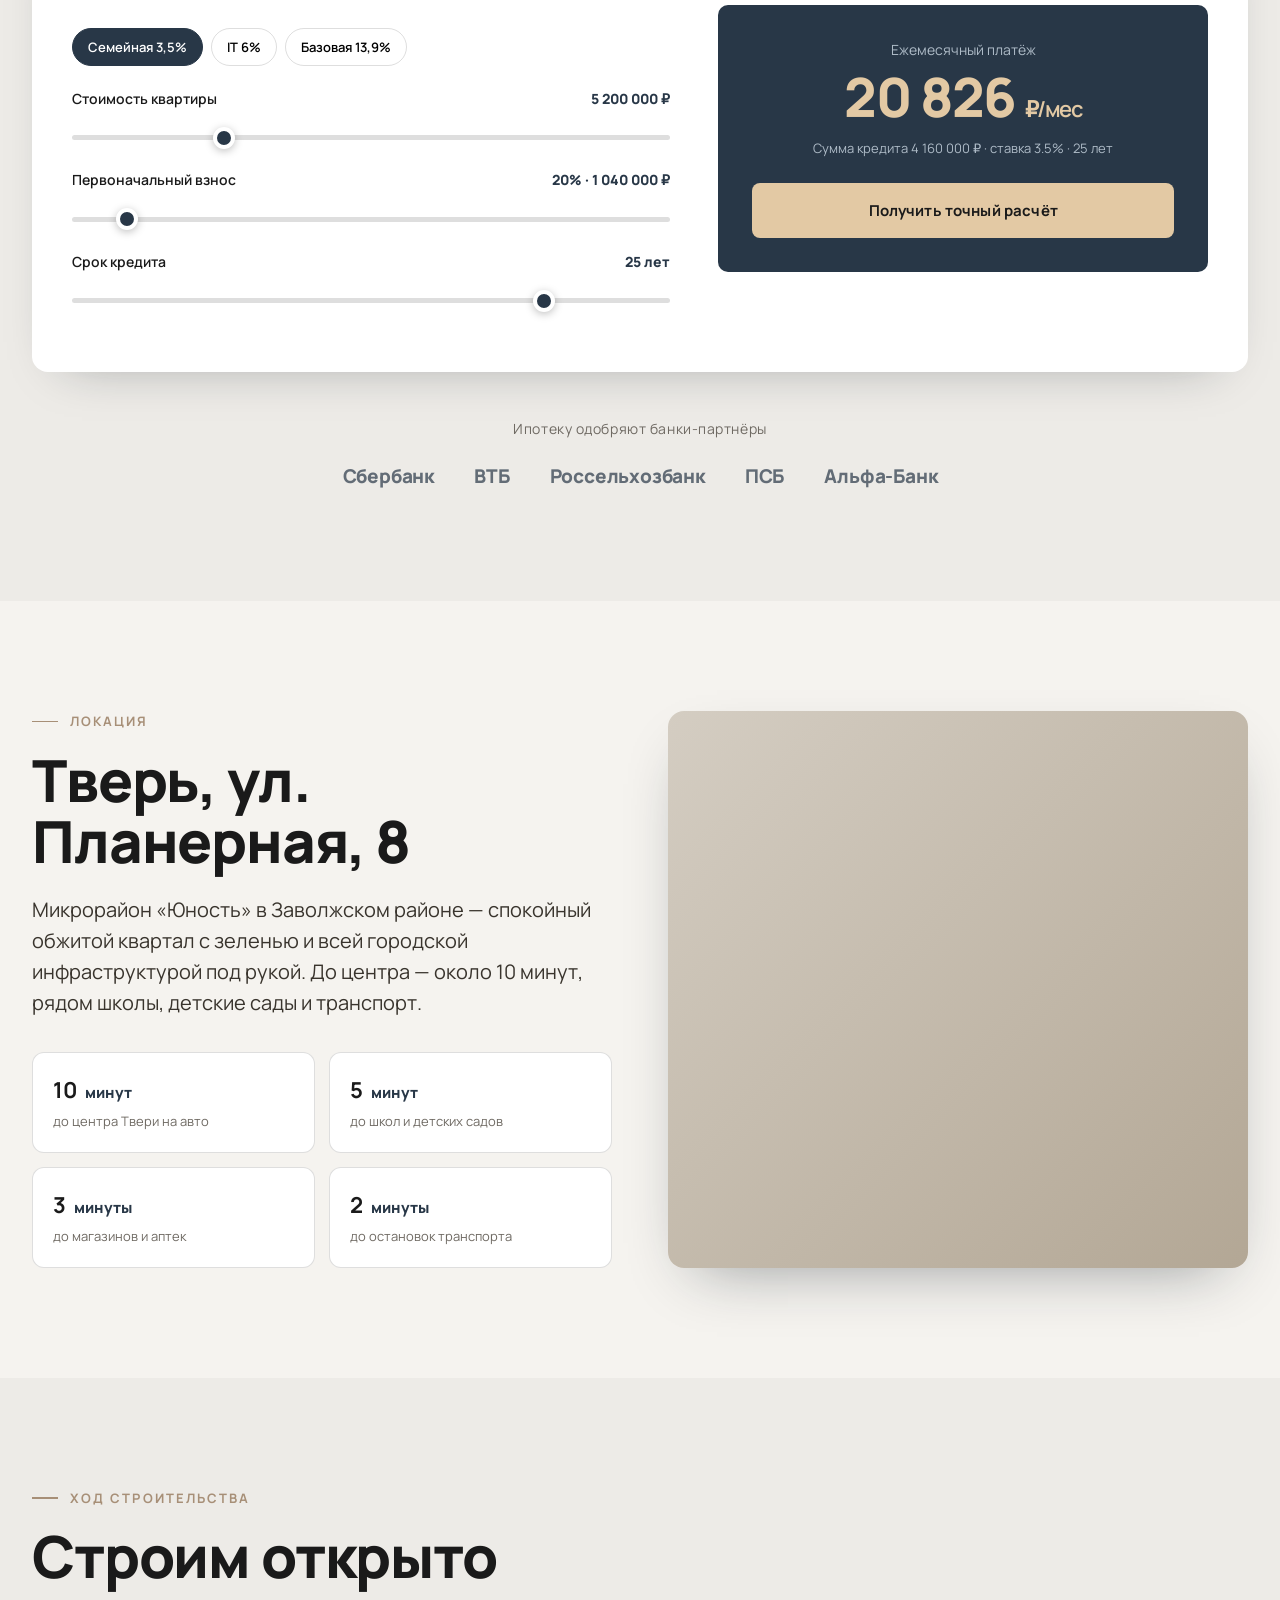
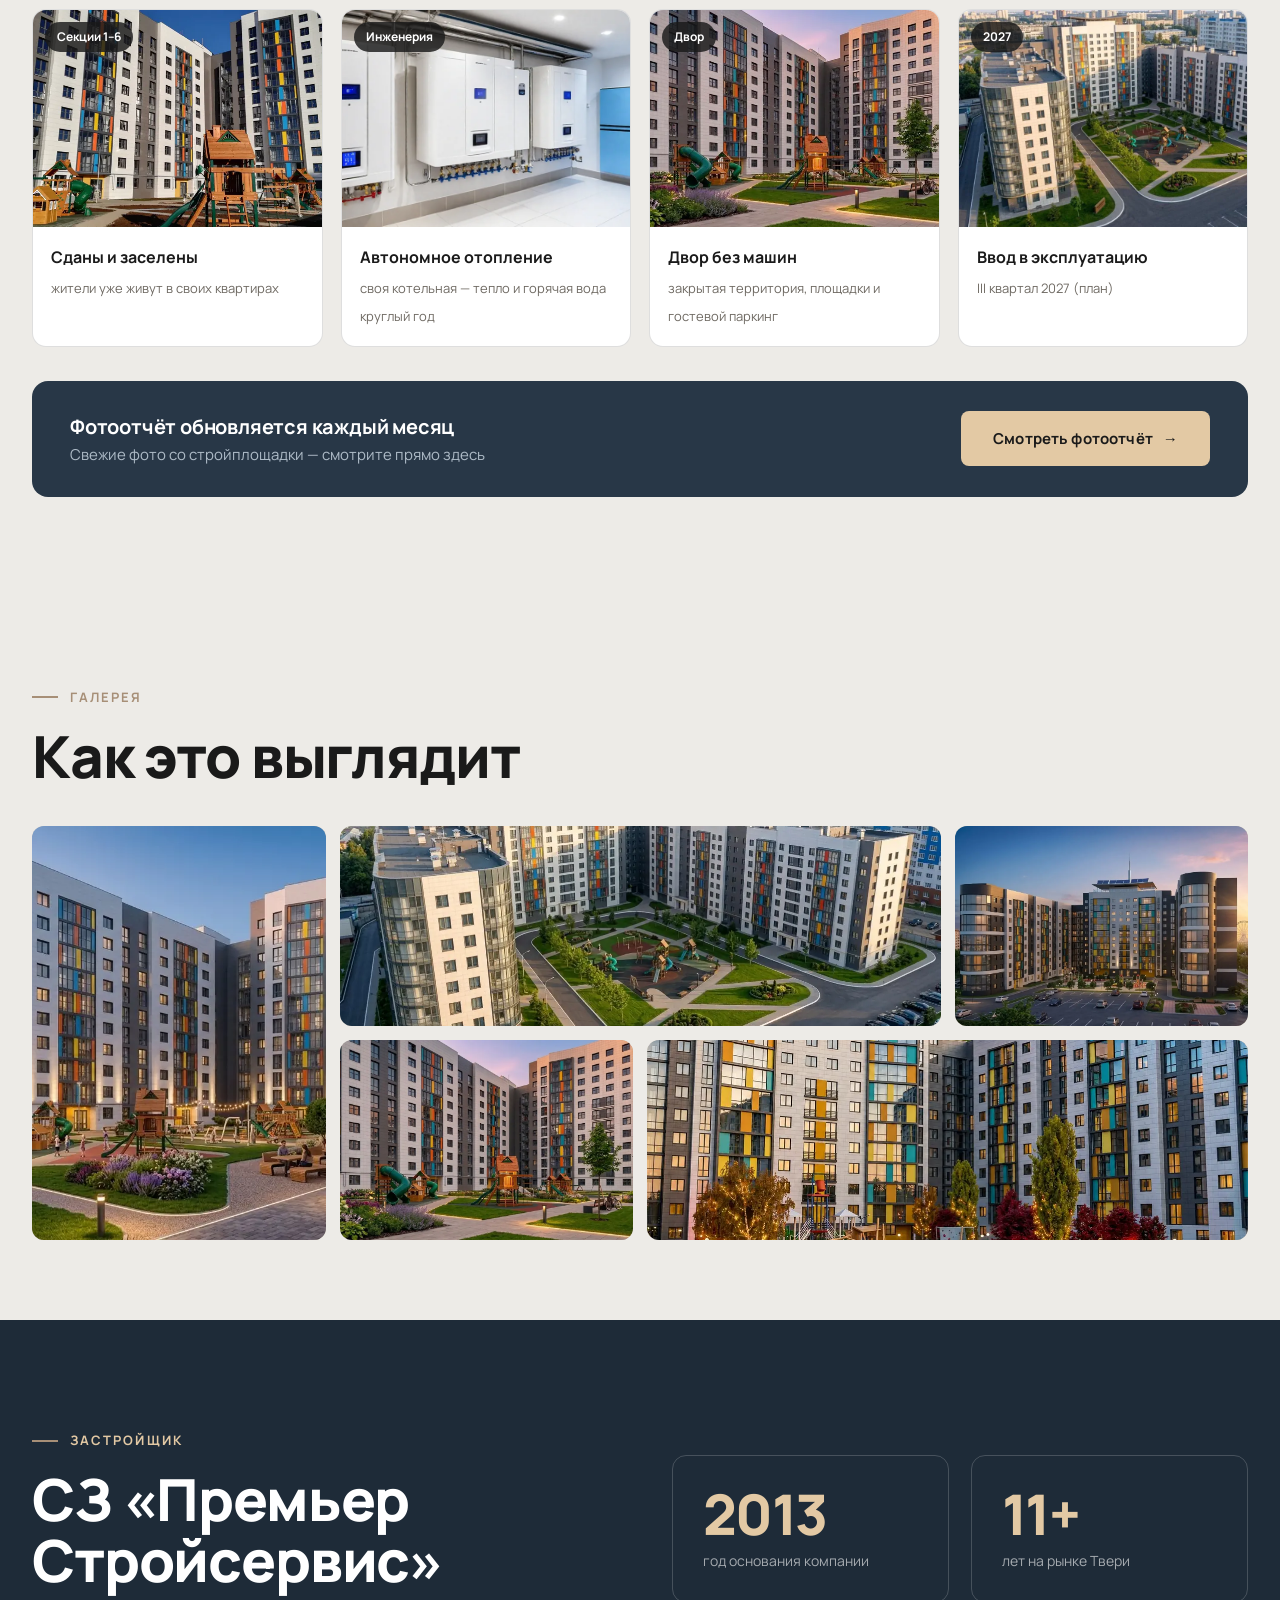
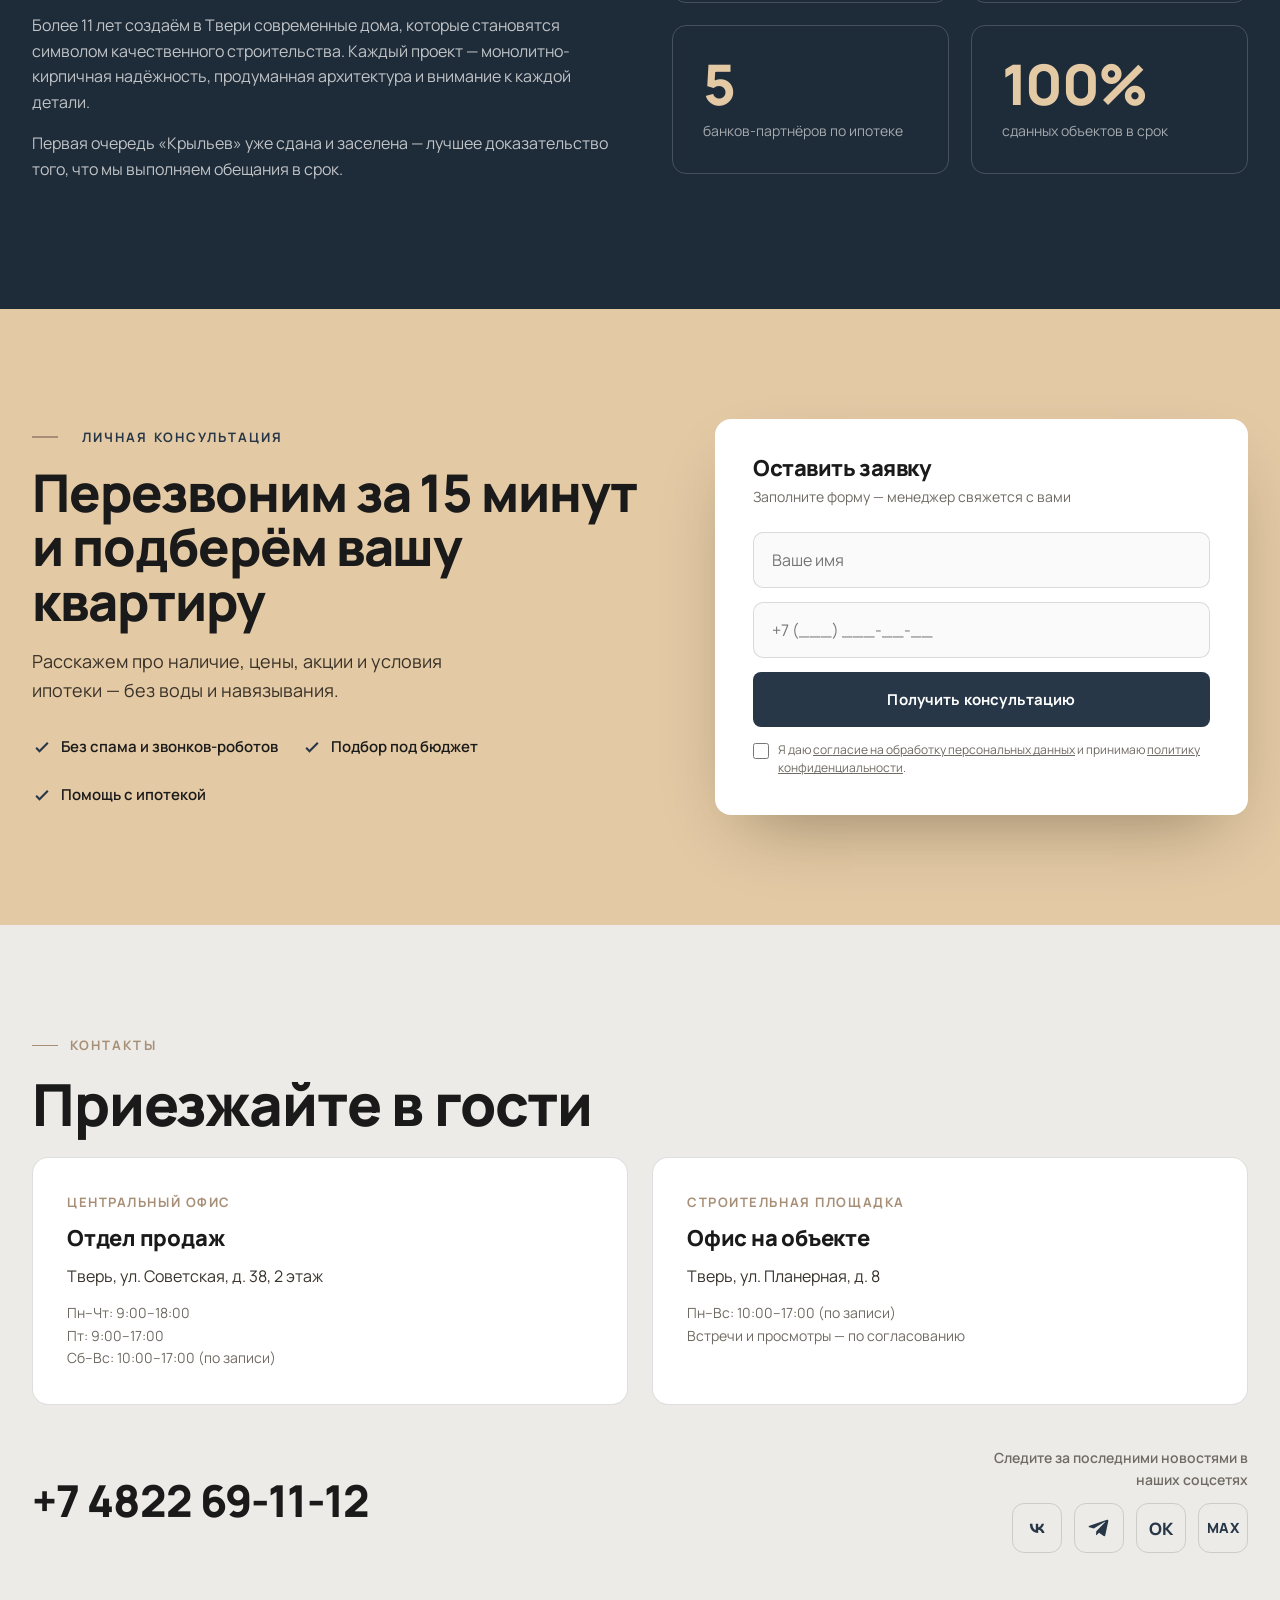
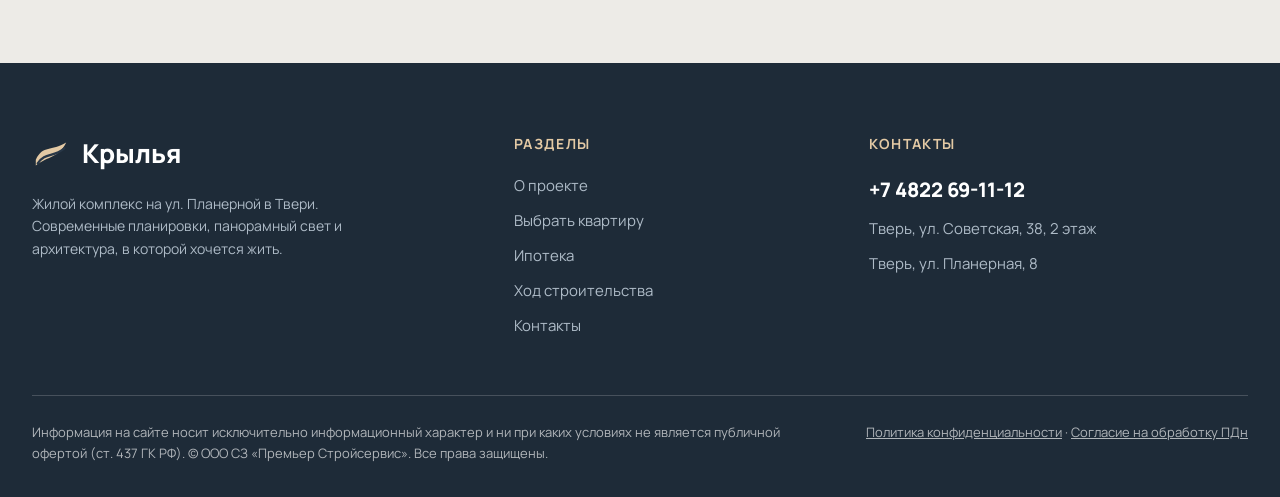
==== commit 63863b92: "Ход стройки по месяцам, галерея отделки по выбору формата, минус таб «Все квартиры» - фотоотчёт стро" ====
--- a/index.html
+++ b/index.html
@@ -743,9 +743,6 @@
   <div class="wrap">
     <div class="eyebrow on-dark rv">Выбрать квартиру</div>
     <h2 class="h-sec rv rv-d1">Планировки под<br>ваш сценарий жизни</h2>
-    <div class="tabs rv rv-d2" id="sectionTabs">
-      <button class="tab active" data-sec="all">Все квартиры</button>
-    </div>
     <div class="apt-grid" id="aptGrid"></div>
   </div>
 </section>
@@ -799,6 +796,23 @@
     <div class="finish-cta rv">
       <p class="fct-txt">Выбранный формат: <b id="finishChosen">Под ключ</b></p>
       <button class="btn btn-tan" id="finishApply">Оставить заявку на этот формат <span class="arr">→</span></button>
+    </div>
+    <style>
+    .finish-gallery{margin-top:46px}
+    .fg-title{font-size:14px;font-weight:700;letter-spacing:.14em;text-transform:uppercase;color:var(--muted);text-align:center}
+    .fg-hint{font-size:15px;font-weight:700;color:var(--ink);text-align:center;margin:6px 0 20px}
+    .fg-grid{display:grid;grid-template-columns:repeat(auto-fit,minmax(240px,1fr));gap:14px;min-height:4px}
+    .fg-empty{grid-column:1/-1;text-align:center;color:var(--muted);font-size:14px;padding:26px;border:1.5px dashed var(--line);border-radius:16px}
+    .fg-item{position:relative;border-radius:16px;overflow:hidden;cursor:pointer;aspect-ratio:16/10;background:var(--navy-deep);border:none;padding:0;display:block;animation:fgIn .45s var(--ease) both}
+    @keyframes fgIn{from{opacity:0;transform:translateY(10px)}to{opacity:1;transform:none}}
+    .fg-item img{width:100%;height:100%;object-fit:cover;transition:transform .5s var(--ease)}
+    .fg-item:hover img{transform:scale(1.05)}
+    .fg-item span{position:absolute;left:12px;bottom:12px;background:rgba(30,43,56,.82);color:#fff;font-size:12.5px;font-weight:700;padding:6px 12px;border-radius:8px;backdrop-filter:blur(4px)}
+    </style>
+    <div class="finish-gallery rv">
+      <p class="fg-title">Как выглядит квартира</p>
+      <p class="fg-hint" id="fgHint"></p>
+      <div class="fg-grid" id="fgGrid"></div>
     </div>
   </div>
 </section>
@@ -1342,18 +1356,38 @@
 },{threshold:.12});
 document.querySelectorAll('.rv').forEach(el=>io.observe(el));
 
-/* ---- варианты отделки: выбор формата + заявка ---- */
+/* ---- варианты отделки: выбор формата + заявка + фото формата ---- */
 const finishGrid=document.getElementById('finishGrid');
 const finishChosenEl=document.getElementById('finishChosen');
 let chosenFinish='Под ключ';
+const FINISH_PHOTOS={
+  'Базовая отделка':[],
+  'White Box':[{src:'images/finish/wb-1.webp',cap:'White Box'},{src:'images/finish/wb-2.webp',cap:'White Box'}],
+  'Под ключ':[{src:'images/finish/pk-1.webp',cap:'Под ключ'},{src:'images/finish/pk-2.webp',cap:'Под ключ'},{src:'images/finish/pk-3.webp',cap:'Под ключ'}],
+};
+const fgGrid=document.getElementById('fgGrid');
+const fgHint=document.getElementById('fgHint');
+function renderFinishPhotos(name){
+  const list=FINISH_PHOTOS[name]||[];
+  if(!list.length){
+    fgHint.textContent='Формат «'+name+'»';
+    fgGrid.innerHTML='<div class="fg-empty">Фото этого формата появятся позже</div>';
+    return;
+  }
+  fgHint.textContent='Формат «'+name+'»';
+  fgGrid.innerHTML=list.map((p,i)=>'<button class="fg-item" data-i="'+i+'"><img src="'+p.src+'" alt="Квартира — '+p.cap+' в ЖК «Крылья»" loading="lazy"><span>'+p.cap+'</span></button>').join('');
+  fgGrid.querySelectorAll('.fg-item').forEach((it,i)=>it.addEventListener('click',()=>openLightbox(list,i)));
+}
 finishGrid.querySelectorAll('.finish-card').forEach(card=>{
   card.addEventListener('click',()=>{
     finishGrid.querySelectorAll('.finish-card').forEach(c=>c.classList.remove('selected'));
     card.classList.add('selected');
     chosenFinish=card.dataset.finish;
     finishChosenEl.textContent=chosenFinish;
+    renderFinishPhotos(chosenFinish);
   });
 });
+renderFinishPhotos(chosenFinish);   // стартовое фото — «Под ключ» (выбран по умолчанию)
 document.getElementById('finishApply').onclick=()=>{
   document.getElementById('finishModalTier').textContent=chosenFinish;
   const ff=document.getElementById('finishForm');
@@ -1366,7 +1400,7 @@
 const lb=document.getElementById('lightbox'),lbImg=document.getElementById('lbImg'),lbCount=document.getElementById('lbCount');
 const lbPrev=document.getElementById('lbPrev'),lbNext=document.getElementById('lbNext');
 let lbList=[],lbIdx=0;
-function lbShow(){lbImg.src=lbList[lbIdx];const multi=lbList.length>1;lbCount.textContent=multi?(lbIdx+1)+' / '+lbList.length:'';lbPrev.style.display=lbNext.style.display=multi?'flex':'none';}
+function lbShow(){const cur=lbList[lbIdx];const src=typeof cur==='string'?cur:cur.src;const cap=typeof cur==='string'?'':(cur.cap||'');lbImg.src=src;const multi=lbList.length>1;lbCount.textContent=(cap?cap+(multi?'  ·  ':''):'')+(multi?(lbIdx+1)+' / '+lbList.length:'');lbPrev.style.display=lbNext.style.display=multi?'flex':'none';}
 function openLightbox(list,idx){lbList=list;lbIdx=idx||0;lbShow();lb.classList.add('open');lb.setAttribute('aria-hidden','false');}
 function lbHide(){lb.classList.remove('open');lb.setAttribute('aria-hidden','true');}
 function lbStep(d){lbIdx=(lbIdx+d+lbList.length)%lbList.length;lbShow();}
@@ -1382,7 +1416,14 @@
 gItems.forEach((it,i)=>it.addEventListener('click',()=>openLightbox(gSrcs,i)));
 
 /* фотоотчёт со стройки — фото поверх сайта */
-const reportPhotos=Array.from({length:10},(_,i)=>'images/progress/ph'+(i+1)+'.jpg');
+const reportPhotos=[
+  {src:'images/progress/pr-2026-01.webp', cap:'Январь 2026'},
+  {src:'images/progress/pr-2026-03a.webp',cap:'Март 2026'},
+  {src:'images/progress/pr-2026-03b.webp',cap:'Март 2026'},
+  {src:'images/progress/pr-2026-05.webp', cap:'Май 2026'},
+  {src:'images/progress/pr-2026-06a.webp',cap:'Июнь 2026'},
+  {src:'images/progress/pr-2026-06b.webp',cap:'Июнь 2026'},
+];
 document.getElementById('photoReportBtn').onclick=()=>openLightbox(reportPhotos,0);
 
 /* ---- cookie consent banner (мягкий режим: Метрика грузится сразу, баннер информирует) ---- */
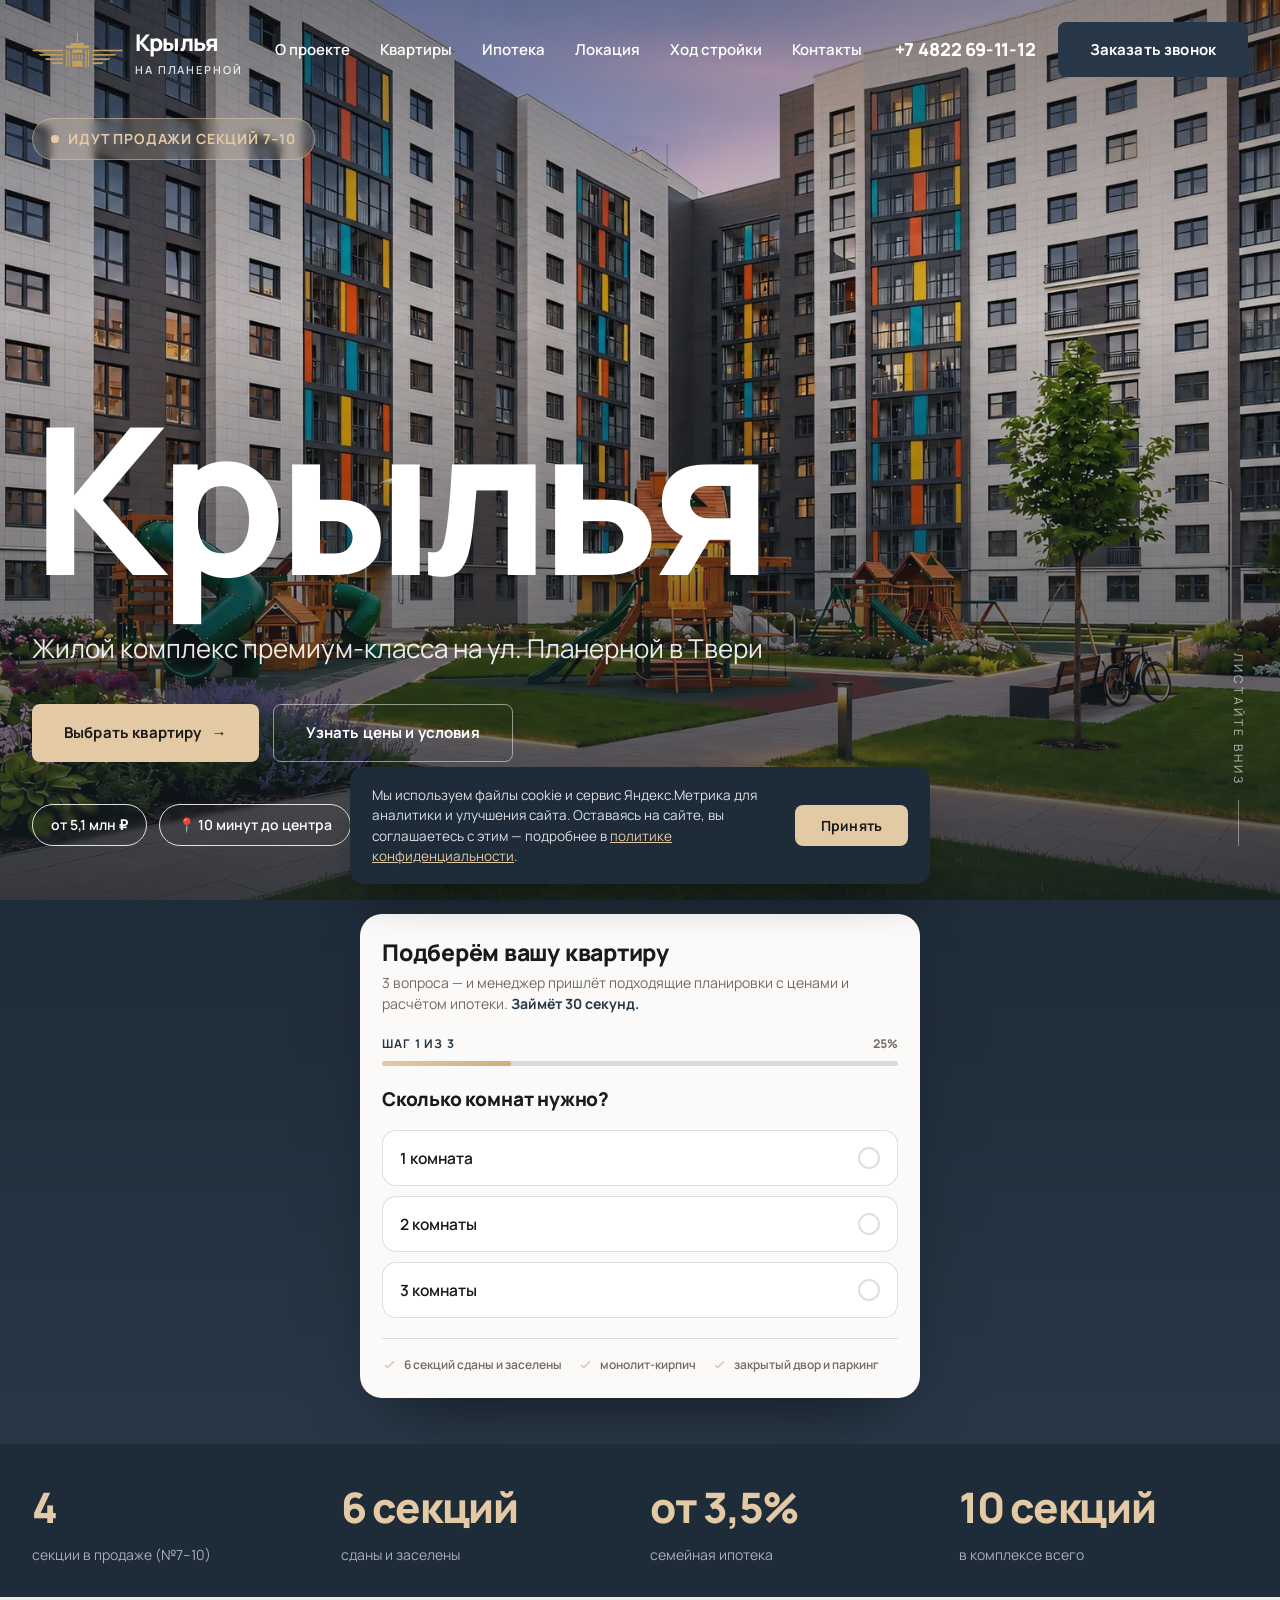
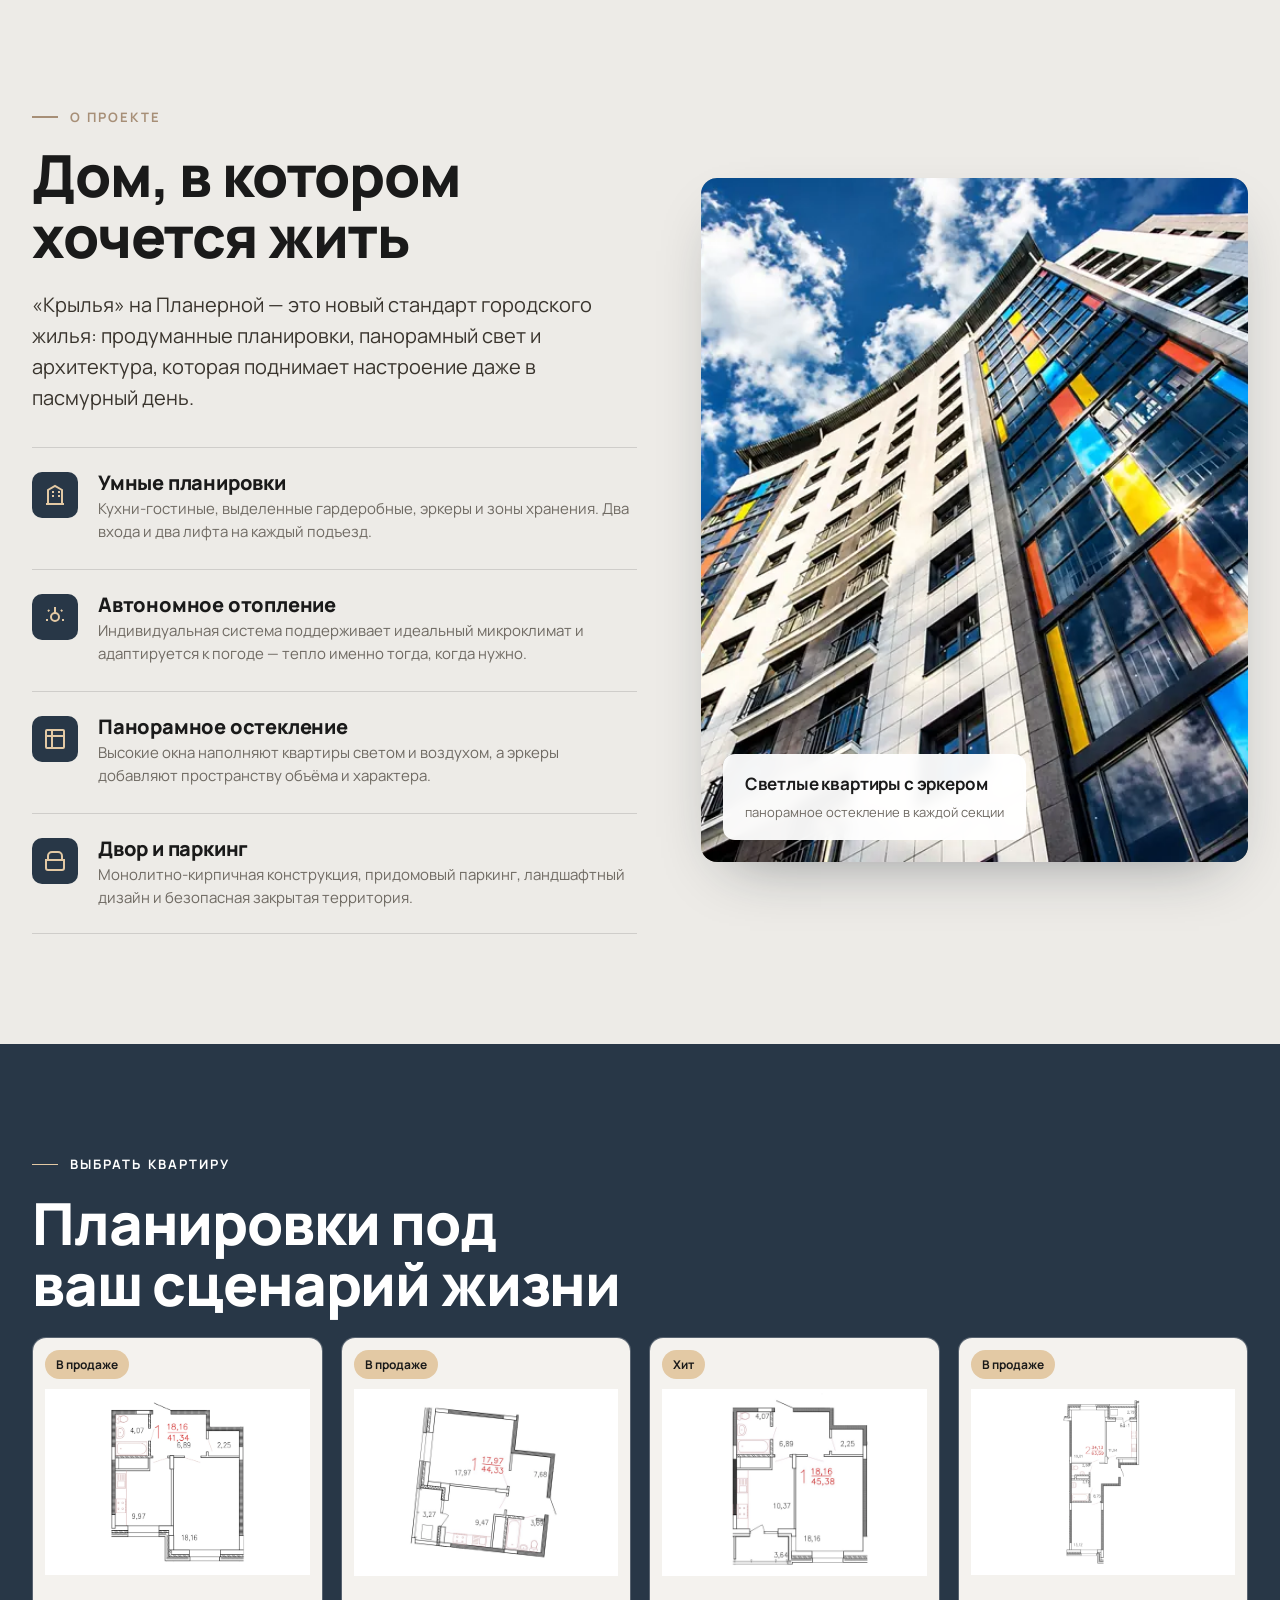
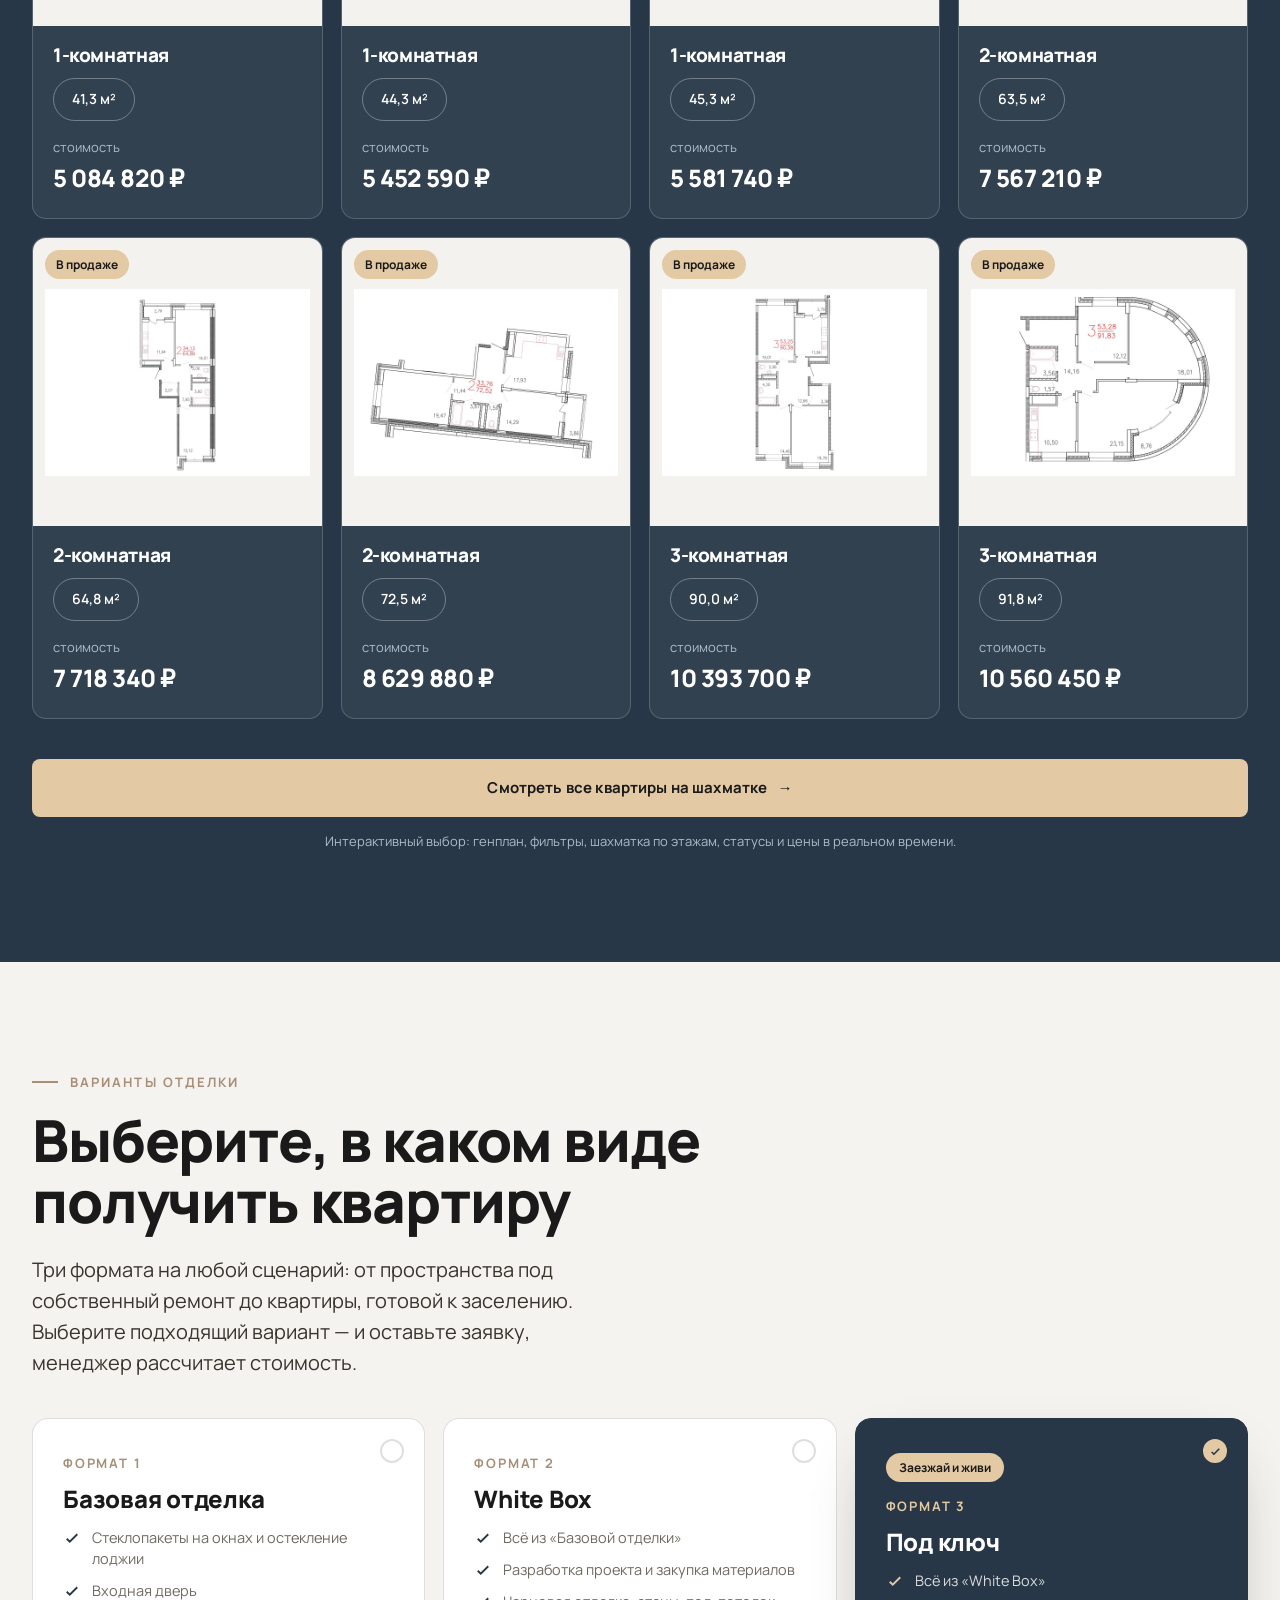
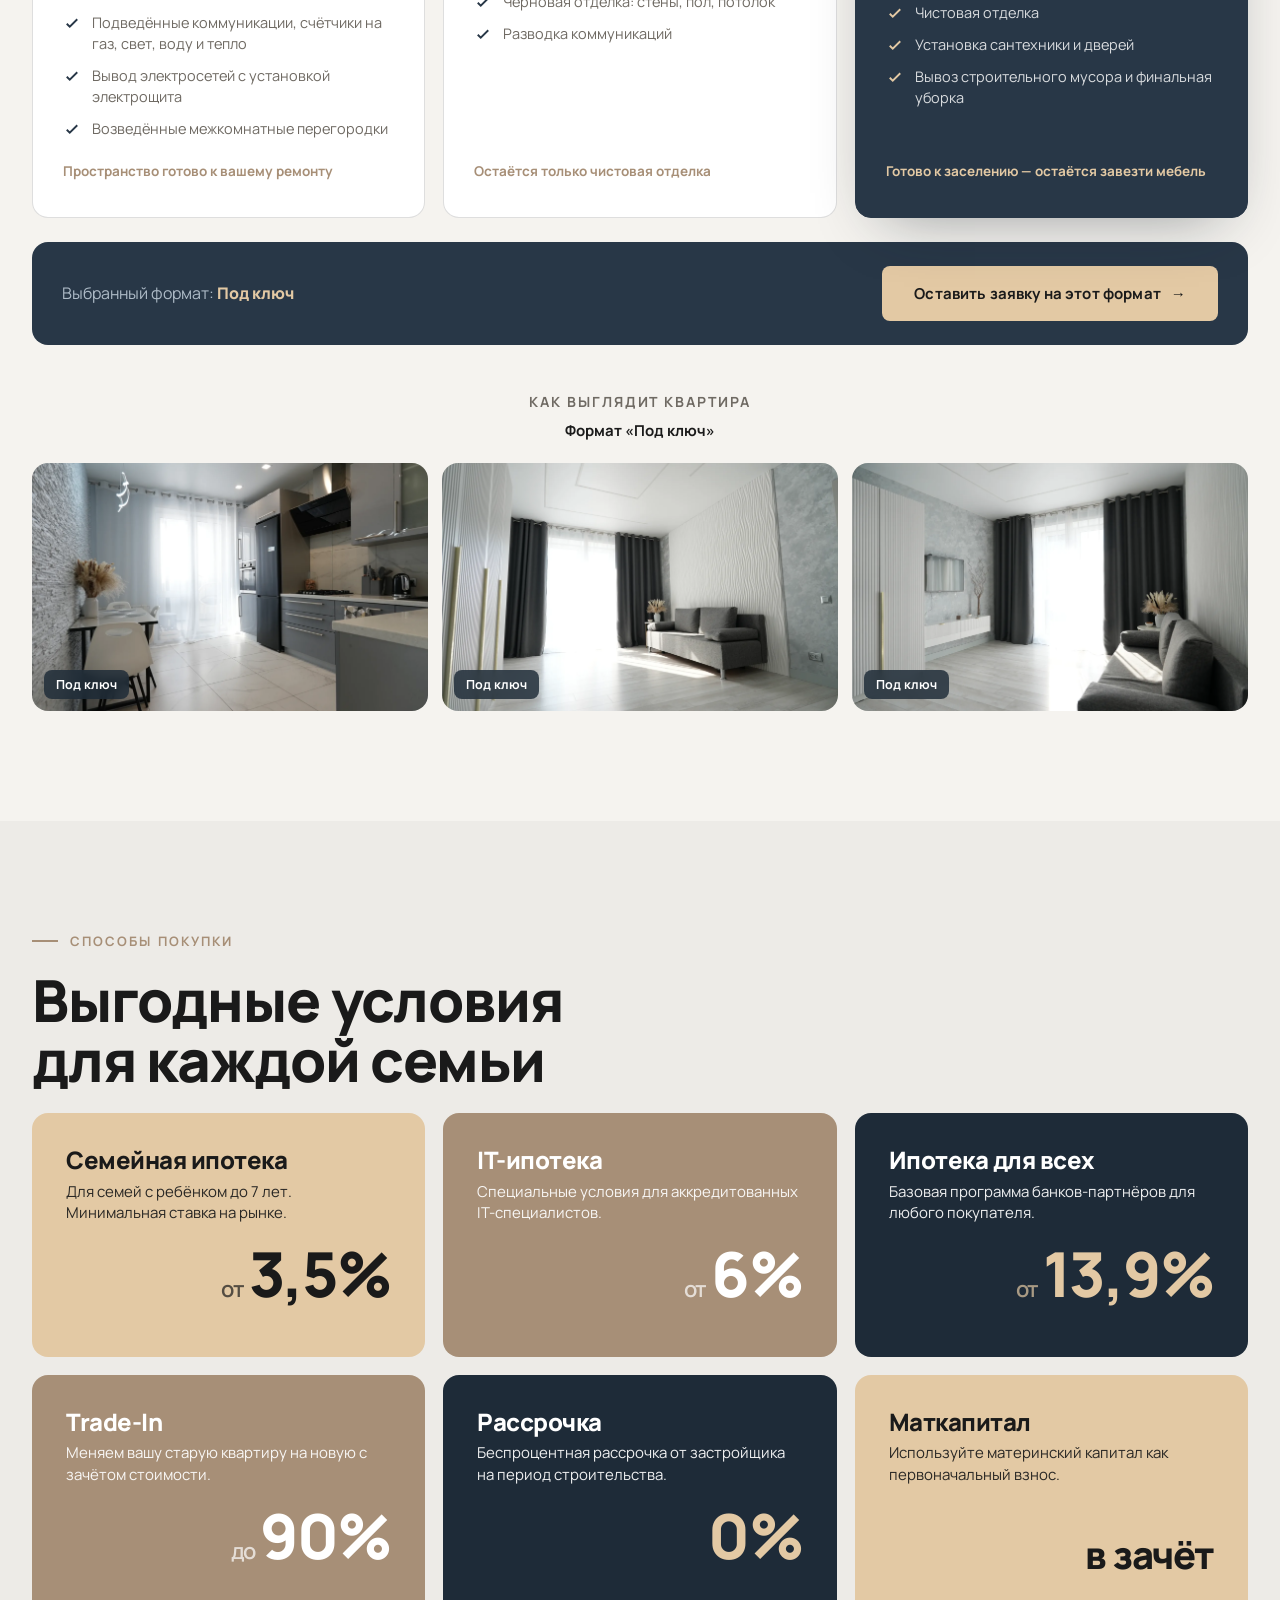
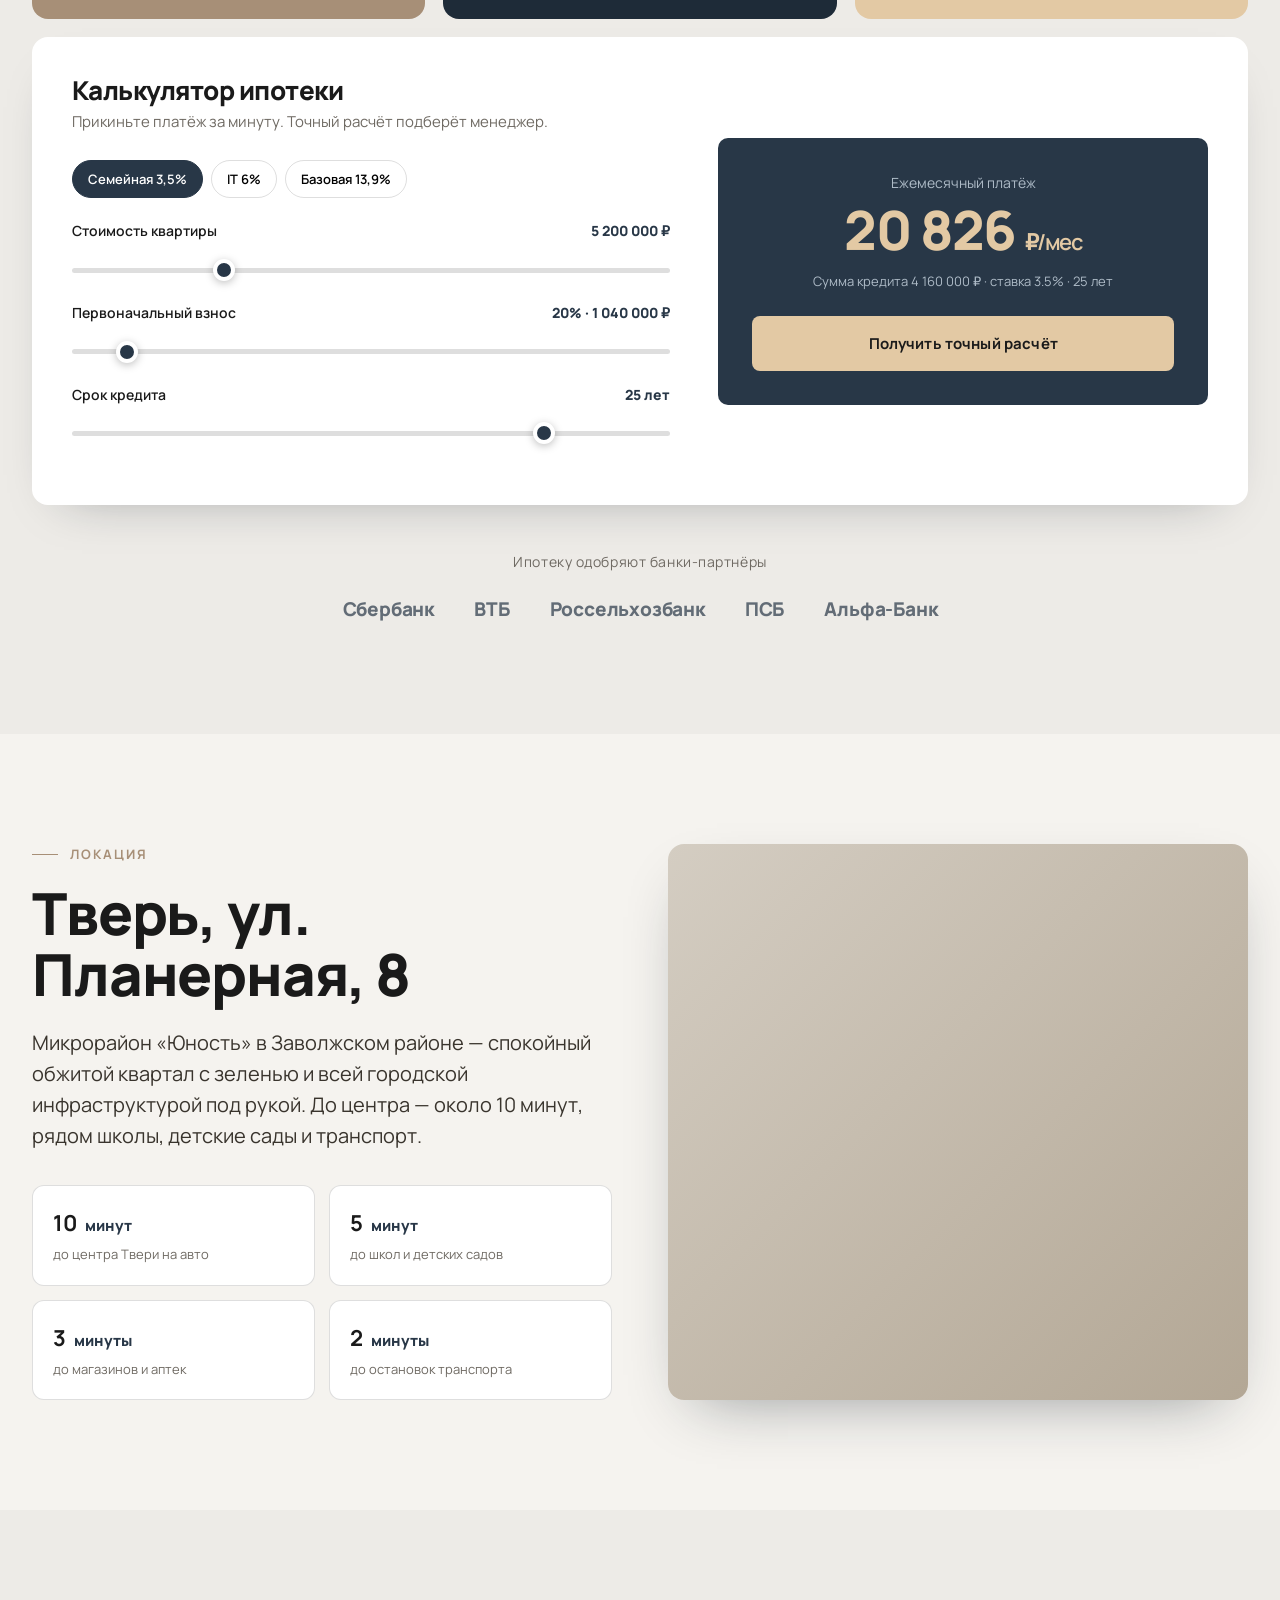
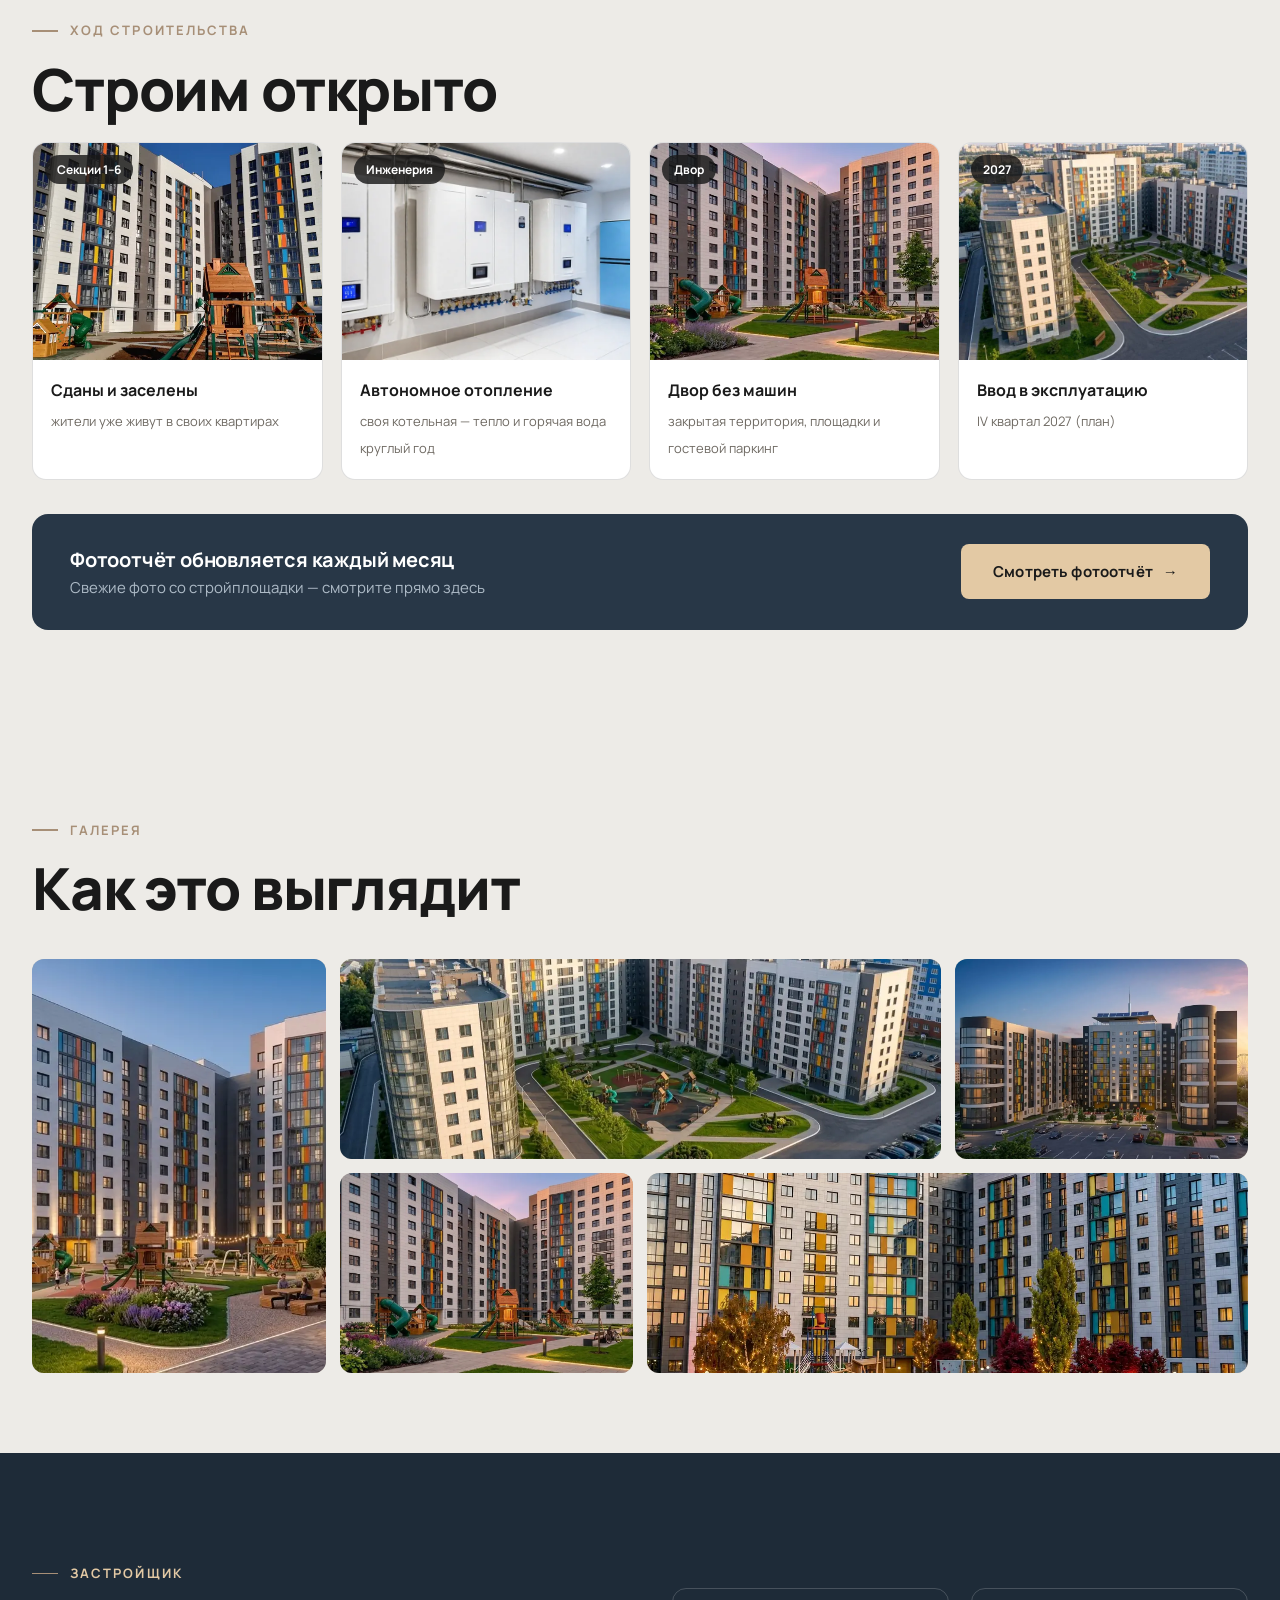
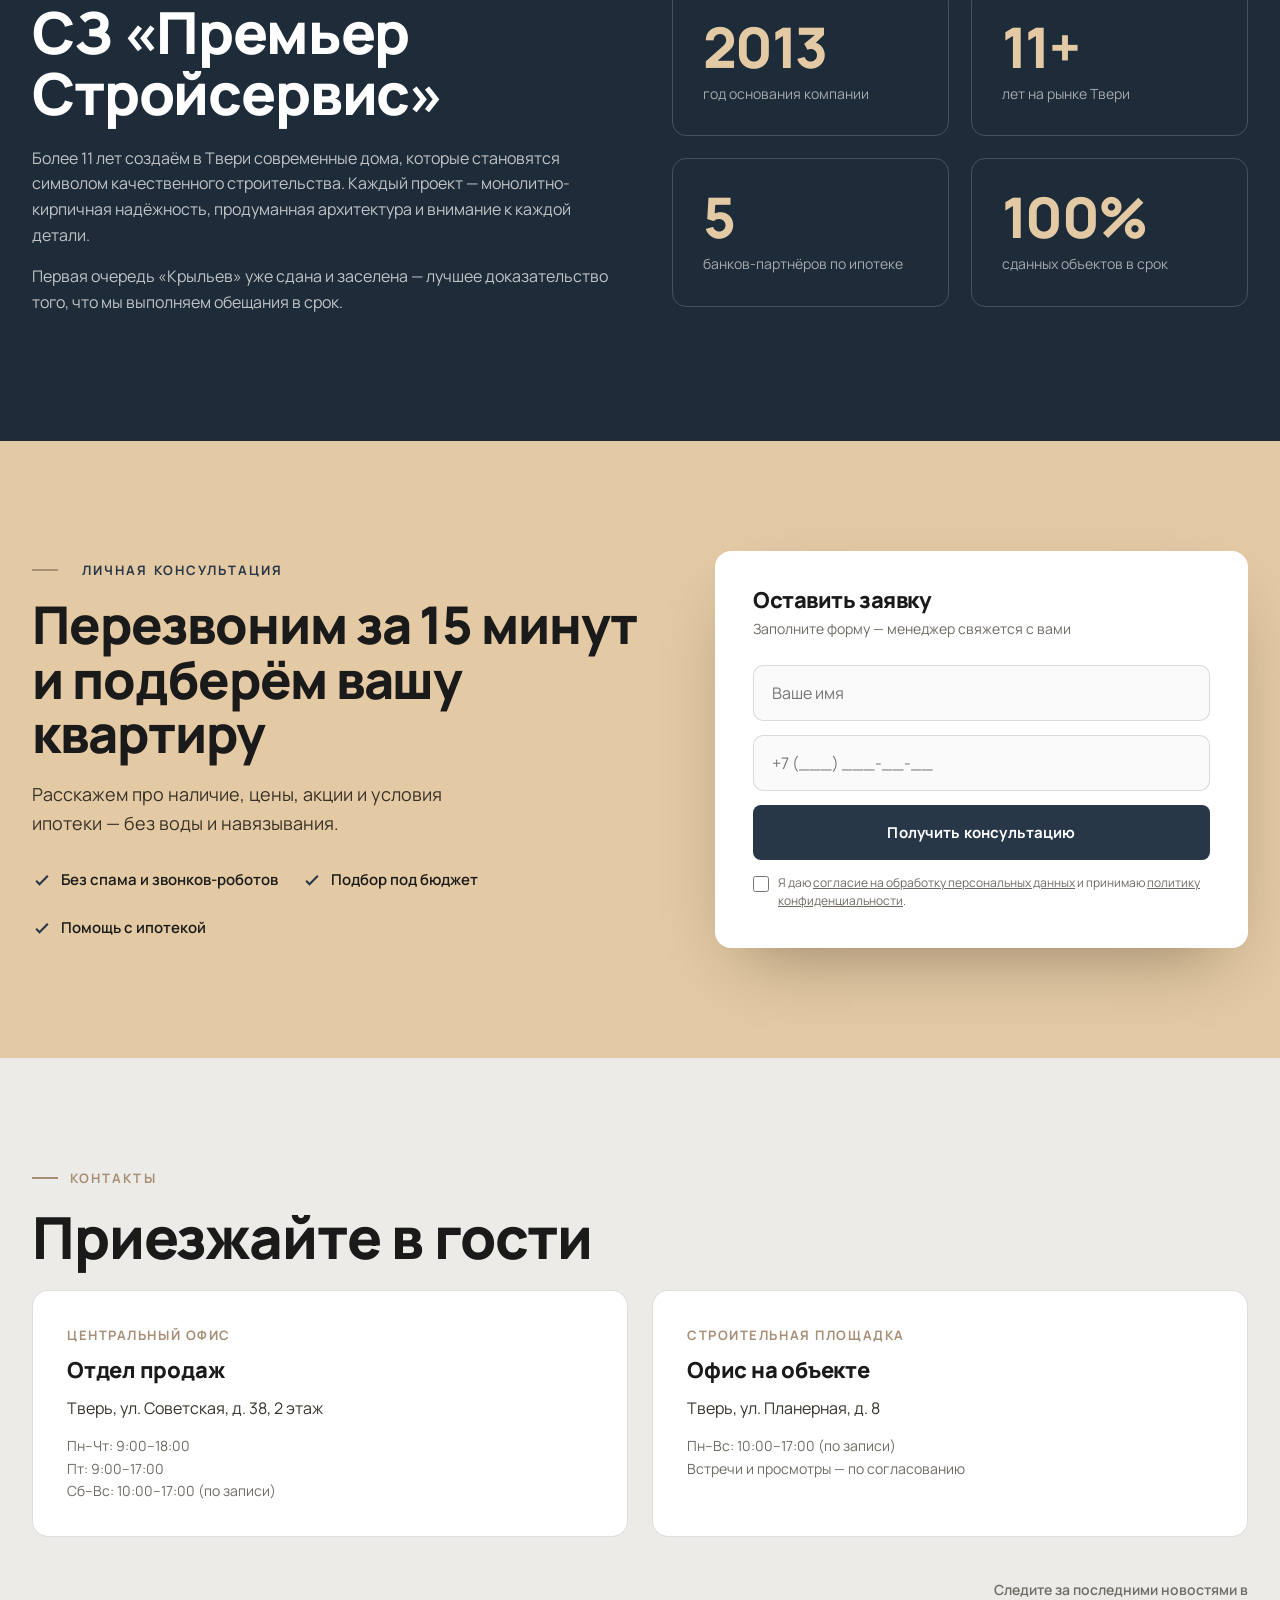
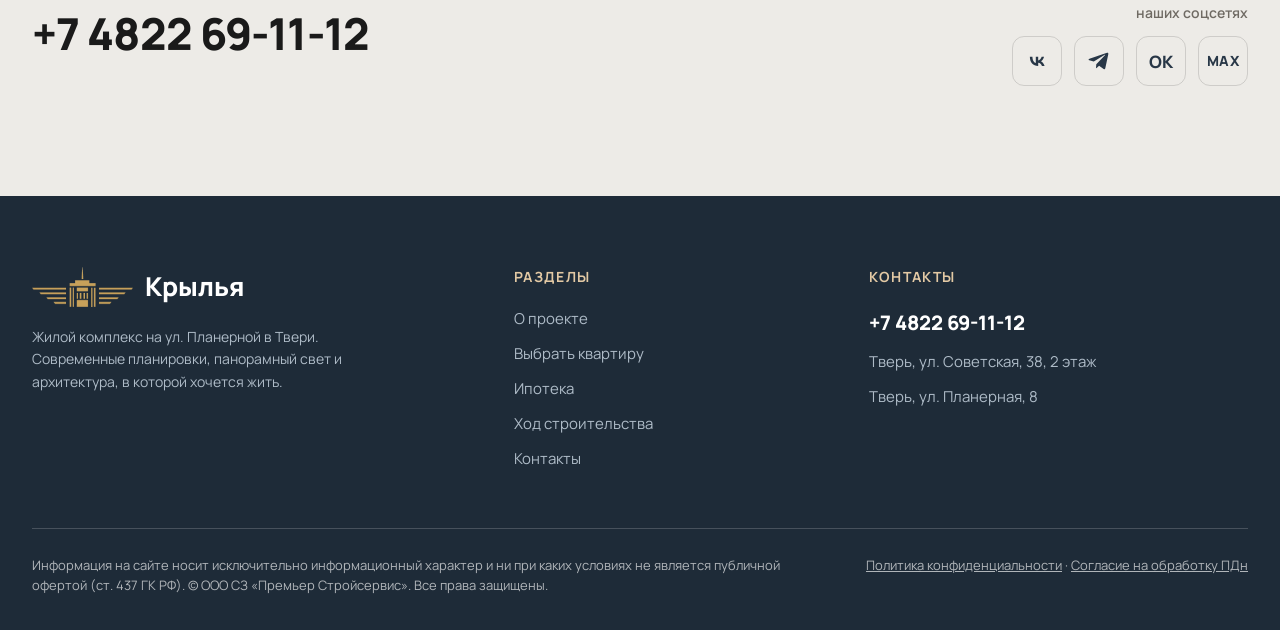
==== commit 7944b666: "Панель+шахматка в git: редактор данных квартиры, автозаполнение по стояку, синхронизация цен главной" ====
--- a/index.html
+++ b/index.html
@@ -111,6 +111,8 @@
 .nav{display:flex;align-items:center;justify-content:space-between;gap:28px}
 .logo{display:flex;align-items:center;gap:12px;font-weight:800;font-size:23px;letter-spacing:-.03em}
 .logo svg{width:34px;height:34px}
+.logo-ic{height:36px;width:auto;display:block}
+.foot-logo .logo-ic{height:40px}
 .logo .sub{font-size:11px;font-weight:600;letter-spacing:.18em;text-transform:uppercase;color:var(--navy);display:block;line-height:1;margin-top:3px}
 .nav-links{display:flex;gap:30px;align-items:center}
 .nav-links a{font-size:15px;font-weight:600;position:relative;padding:4px 0;transition:color .25s}
@@ -187,6 +189,7 @@
 .apt-plan svg{width:78%;height:78%;opacity:.85}
 .apt-plan img{width:100%;height:100%;object-fit:contain;padding:12px}
 .apt-tagstatus{position:absolute;top:12px;left:12px;background:var(--tan);color:var(--ink);font-size:12px;font-weight:700;padding:5px 11px;border-radius:20px}
+.apt-tagstatus.is-promo{background:#8e44ad;color:#fff}
 .apt-body{padding:20px}
 .apt-body h3{font-size:19px;margin-bottom:12px}
 .apt-meta{display:flex;gap:8px;flex-wrap:wrap;margin-bottom:16px}
@@ -485,6 +488,51 @@
 <script type="text/javascript">window._ab_id_=171087</script>
 <script src="https://cdn.botfaqtor.ru/one.js"></script>
 <!-- /BotFaqtor -->
+<!-- Yandex SmartCaptcha (невидимая). Один общий виджет на все формы; токен добавляется к заявке и проверяется в lead.php. -->
+<script>
+(function(){
+  var CAP_SITEKEY='ysc1_nhhbO4pU3Bm2qPojc36jM1rzb7bZzTAijkjA1tkKf1a146c3';
+  var widgetId=null, pending=null;
+  // Видимый виджет ТОЛЬКО для modalForm (канал ботов): тот же ключ, invisible:false.
+  // Токен появляется лишь после клика по «Я не робот» → бот без взаимодействия остаётся без токена.
+  var modalWidgetId=null, modalToken='';
+  window.initSmartCaptcha=function(){
+    if(!window.smartCaptcha) return;
+    var c=document.getElementById('smartcaptcha-container');
+    if(!c){c=document.createElement('div');c.id='smartcaptcha-container';(document.body||document.documentElement).appendChild(c);}
+    try{
+      widgetId=window.smartCaptcha.render('smartcaptcha-container',{
+        sitekey:CAP_SITEKEY, invisible:true, hl:'ru',
+        callback:function(token){ var p=pending; pending=null; try{window.smartCaptcha.reset(widgetId);}catch(e){} if(p)p(token); }
+      });
+    }catch(e){ widgetId=null; }
+    try{
+      var mc=document.getElementById('smartcaptcha-modal');
+      if(mc){
+        modalWidgetId=window.smartCaptcha.render('smartcaptcha-modal',{
+          sitekey:CAP_SITEKEY, invisible:false, hl:'ru',
+          callback:function(token){ modalToken=token||''; }
+        });
+      }
+    }catch(e){ modalWidgetId=null; }
+  };
+  // Синхронно вернуть токен видимой капчи modalForm (пусто, если пользователь не прошёл).
+  window.getModalCaptchaToken=function(){ return modalToken; };
+  window.resetModalCaptcha=function(){ modalToken=''; try{ if(modalWidgetId!==null) window.smartCaptcha.reset(modalWidgetId); }catch(e){} };
+  // Promise с одноразовым токеном. Fail-open: капча не загрузилась/зависла (8с) → пустой токен, живого НЕ блокируем.
+  window.getCaptchaToken=function(){
+    return new Promise(function(resolve){
+      if(widgetId===null || !window.smartCaptcha){ resolve(''); return; }
+      var done=false;
+      var to=setTimeout(function(){ if(!done){done=true;pending=null;resolve('');} },8000);
+      pending=function(token){ if(done)return; done=true; clearTimeout(to); resolve(token||''); };
+      try{ window.smartCaptcha.execute(widgetId); }catch(e){ if(!done){done=true;clearTimeout(to);pending=null;resolve('');} }
+    });
+  };
+})();
+</script>
+<script src="https://smartcaptcha.cloud.yandex.ru/captcha.js?render=onload&onload=initSmartCaptcha" defer></script>
+<!-- /Yandex SmartCaptcha -->
 </head>
 <body>
 <div class="ios-safe-top" aria-hidden="true"></div>
@@ -493,7 +541,7 @@
 <header id="hdr">
   <div class="wrap nav">
     <a href="#" class="logo" aria-label="ЖК Крылья">
-      <svg viewBox="0 0 40 40" fill="none"><path d="M4 26 C12 10 20 18 36 8 C28 24 18 22 4 32 Z" fill="#283747"/><path d="M6 30 C14 18 22 24 34 14" stroke="#E3C9A4" stroke-width="2.4" fill="none" stroke-linecap="round"/></svg>
+      <img class="logo-ic" src="images/logo-wings.webp?v=1" alt="Крылья" width="90" height="36">
       <span>Крылья<span class="sub">на Планерной</span></span>
     </a>
     <nav class="nav-links">
@@ -539,13 +587,13 @@
       <p class="hero-sub">Жилой комплекс премиум-класса на ул. Планерной в Твери</p>
     </div>
     <div class="hero-cta rv in rv-d1">
-      <a href="#apartments" class="btn btn-tan">Выбрать квартиру <span class="arr">→</span></a>
+      <a href="/flats/" class="btn btn-tan">Выбрать квартиру <span class="arr">→</span></a>
       <button class="btn btn-outline-light" data-modal data-source="Главный экран — Узнать цены">Узнать цены и условия</button>
     </div>
     <div class="hero-badges rv in rv-d2">
       <span class="pill on-photo">от 5,1 млн ₽</span>
       <span class="pill on-photo">📍 10 минут до центра</span>
-      <span class="pill on-photo">Сдача — III квартал 2027</span>
+      <span class="pill on-photo">Сдача — IV квартал 2027</span>
       <span class="pill on-photo">Монолит-кирпич</span>
     </div>
   </div>
@@ -684,6 +732,7 @@
         cid:window.__cid||'',
         company:'', t:Date.now()-qzStart
       };
+      try{ data.smartToken=await window.getCaptchaToken(); }catch(e){ data.smartToken=''; } // невидимая SmartCaptcha
       let ok=false;
       try{const r=await fetch('/lead.php',{method:'POST',headers:{'Content-Type':'application/json'},body:JSON.stringify(data)});let j={};try{j=await r.json();}catch(e){}ok=r.ok&&j.ok!==false;}catch(e){ok=false;}
       if(ok){location.href='thankyou.html';return;}
@@ -744,6 +793,10 @@
     <div class="eyebrow on-dark rv">Выбрать квартиру</div>
     <h2 class="h-sec rv rv-d1">Планировки под<br>ваш сценарий жизни</h2>
     <div class="apt-grid" id="aptGrid"></div>
+    <div style="text-align:center;margin-top:40px">
+      <a href="/flats/" class="btn btn-tan btn-wide">Смотреть все квартиры на шахматке <span class="arr">→</span></a>
+      <p style="margin-top:14px;font-size:13px;color:var(--muted-navy)">Интерактивный выбор: генплан, фильтры, шахматка по этажам, статусы и цены в реальном времени.</p>
+    </div>
   </div>
 </section>
 
@@ -929,7 +982,7 @@
       </div>
       <div class="tl-card rv rv-d3">
         <div class="tl-img"><span class="tl-stage">2027</span><img src="images/site/tl4.webp?v=2" alt="Готовый комплекс ЖК «Крылья» после ввода в эксплуатацию" loading="lazy"></div>
-        <div class="tl-body"><b>Ввод в эксплуатацию</b><span>III квартал 2027 (план)</span></div>
+        <div class="tl-body"><b>Ввод в эксплуатацию</b><span>IV квартал 2027 (план)</span></div>
       </div>
     </div>
     <div class="prog-banner rv">
@@ -1044,7 +1097,7 @@
     <div class="foot-top">
       <div>
         <div class="foot-logo">
-          <svg viewBox="0 0 40 40" fill="none"><path d="M4 26 C12 10 20 18 36 8 C28 24 18 22 4 32 Z" fill="#E3C9A4"/><path d="M6 30 C14 18 22 24 34 14" stroke="#283747" stroke-width="2.4" fill="none" stroke-linecap="round"/></svg>
+          <img class="logo-ic" src="images/logo-wings.webp?v=1" alt="Крылья" width="100" height="40">
           Крылья
         </div>
         <p class="foot-about">Жилой комплекс на ул. Планерной в Твери. Современные планировки, панорамный свет и архитектура, в которой хочется жить.</p>
@@ -1087,6 +1140,7 @@
       <input class="inp" type="text" name="name" placeholder="Ваше имя" required>
       <input class="inp" type="tel" name="phone" placeholder="+7 (___) ___-__-__" required>
       <input class="hp-field" type="text" name="company" tabindex="-1" autocomplete="off" aria-hidden="true" placeholder="">
+      <div id="smartcaptcha-modal" style="margin:12px 0;min-height:82px"></div>
       <button class="btn btn-dark btn-wide" type="submit">Жду звонка</button>
       <label class="consent consent-check"><input type="checkbox" name="consent" required><span>Я даю <a href="/consent" target="_blank" rel="noopener">согласие на обработку персональных данных</a> и принимаю <a href="/privacy" target="_blank" rel="noopener">политику конфиденциальности</a>.</span></label>
     </form>
@@ -1227,9 +1281,19 @@
     };
     const orig=btn?btn.textContent:'';
     if(btn){btn.disabled=true;btn.textContent='Отправляем…';}
+    try{
+      if(formId==='modalForm'){
+        // modalForm — видимая капча: токен обязателен (без клика по «Я не робот» заявку не шлём)
+        data.smartToken=window.getModalCaptchaToken?window.getModalCaptchaToken():'';
+        if(!data.smartToken){ if(btn){btn.disabled=false;btn.textContent=orig;} showErr('Подтвердите, что вы не робот (галочка над кнопкой).'); return; }
+      } else {
+        data.smartToken=await window.getCaptchaToken(); // невидимая SmartCaptcha
+      }
+    }catch(e){ data.smartToken=''; }
     const ok=await sendLead(data);
     if(ok){window.location.href='thankyou.html';return;} // «Спасибо» → цель Метрики
     if(btn){btn.disabled=false;btn.textContent=orig;}
+    if(formId==='modalForm' && window.resetModalCaptcha){ window.resetModalCaptcha(); } // токен одноразовый — пройти заново
     showErr('Не удалось отправить заявку. Проверьте номер и попробуйте ещё раз.');
   });
 }
@@ -1286,8 +1350,10 @@
 
 /* ---- apartments data + render ---- */
 const apartments=[
+  {type:'1-комнатная',area:'41,3 м²',price:'5 084 820 ₽',status:'В продаже',img:'images/plans/p_1k_413.webp?v=2'},
   {type:'1-комнатная',area:'44,3 м²',price:'5 452 590 ₽',status:'В продаже',img:'images/plans/p_1k_443.webp?v=2'},
   {type:'1-комнатная',area:'45,3 м²',price:'5 581 740 ₽',status:'Хит',img:'images/plans/p_1k_453.webp?v=2'},
+  {type:'2-комнатная',area:'63,5 м²',price:'7 567 210 ₽',status:'В продаже',img:'images/plans/p_2k_635.webp?v=2'},
   {type:'2-комнатная',area:'64,8 м²',price:'7 718 340 ₽',status:'В продаже',img:'images/plans/p_2k_648.webp?v=2'},
   {type:'2-комнатная',area:'72,5 м²',price:'8 629 880 ₽',status:'В продаже',img:'images/plans/p_2k_725.webp?v=2'},
   {type:'3-комнатная',area:'90,0 м²',price:'10 393 700 ₽',status:'В продаже',img:'images/plans/p_3k_90.webp?v=2'},
@@ -1297,7 +1363,7 @@
 function renderApts(){
   grid.innerHTML=apartments.map((a,i)=>`
     <div class="apt-card" data-i="${i}">
-      <div class="apt-plan"><img src="${a.img}" alt="Планировка ${a.type} ${a.area}" loading="lazy"><span class="apt-tagstatus">${a.status}</span></div>
+      <div class="apt-plan"><img src="${a.img}" alt="Планировка ${a.type} ${a.area}" loading="lazy"><span class="apt-tagstatus${a.status==='Акция'?' is-promo':''}">${a.status}</span></div>
       <div class="apt-body">
         <h3>${a.type}</h3>
         <div class="apt-meta"><span class="pill on-navy">${a.area}</span></div>
@@ -1310,6 +1376,31 @@
   });
 }
 renderApts();
+
+/* ---- живые статусы/цены из панели (акция, актуальная цена) ----
+   Подтягиваем из того же widget.php, что и витрина-шахматка: один источник.
+   Матч по комнатности + ближайшей площади. Fallback: не ответил — остаются статичные данные. */
+const APT_FEED='/panel/widget.php?key=16cbc6dc356953e1f06ca3a832736f79';
+fetch(APT_FEED).then(r=>r.ok?r.json():null).then(d=>{
+  if(!d||!Array.isArray(d.flats))return;
+  const flats=d.flats.filter(f=>!f.nodata);
+  let changed=false;
+  apartments.forEach(a=>{
+    const rooms=parseInt(a.type,10);
+    const area=parseFloat(String(a.area).replace(/[^\d,]/g,'').replace(',','.'));
+    // кандидаты по комнатности, затем ТОЛЬКО ближайшая по площади планировка:
+    // иначе карточка «44,3» цепляет и 44,33 (п7), и 44,13 (п10) — цены расходятся с шахматкой
+    const cand=flats.filter(f=>f.rooms===rooms&&Math.abs((+f.area||0)-area)<1.0);
+    if(!cand.length)return;
+    const best=Math.min(...cand.map(f=>Math.abs((+f.area||0)-area)));
+    const same=cand.filter(f=>Math.abs((+f.area||0)-area)-best<0.001);
+    const avail=same.filter(f=>f.status==='free'||f.status==='promo');
+    if(same.some(f=>f.status==='promo')){a.status='Акция';changed=true;}
+    const pool=(avail.length?avail:same).map(f=>+f.price).filter(Boolean);
+    if(pool.length){const np=Math.min(...pool).toLocaleString('ru-RU')+' ₽';if(np!==a.price){a.price=np;changed=true;}}
+  });
+  if(changed)renderApts();
+}).catch(()=>{});
 
 /* ---- модалка квартиры: планировка + форма ---- */
 const aptModal=document.getElementById('aptModal');
@@ -1319,7 +1410,7 @@
   document.getElementById('aptModalTitle').textContent=a.type;
   document.getElementById('aptModalArea').textContent=a.area;
   document.getElementById('aptModalPrice').textContent=a.price;
-  document.getElementById('aptModalStatus').textContent=a.status;
+  var _st=document.getElementById('aptModalStatus'); _st.textContent=a.status; _st.classList.toggle('is-promo',a.status==='Акция');
   document.getElementById('aptForm').dataset.apt=a.type+', '+a.area+', '+a.price;
   aptModal.classList.add('open');
 }
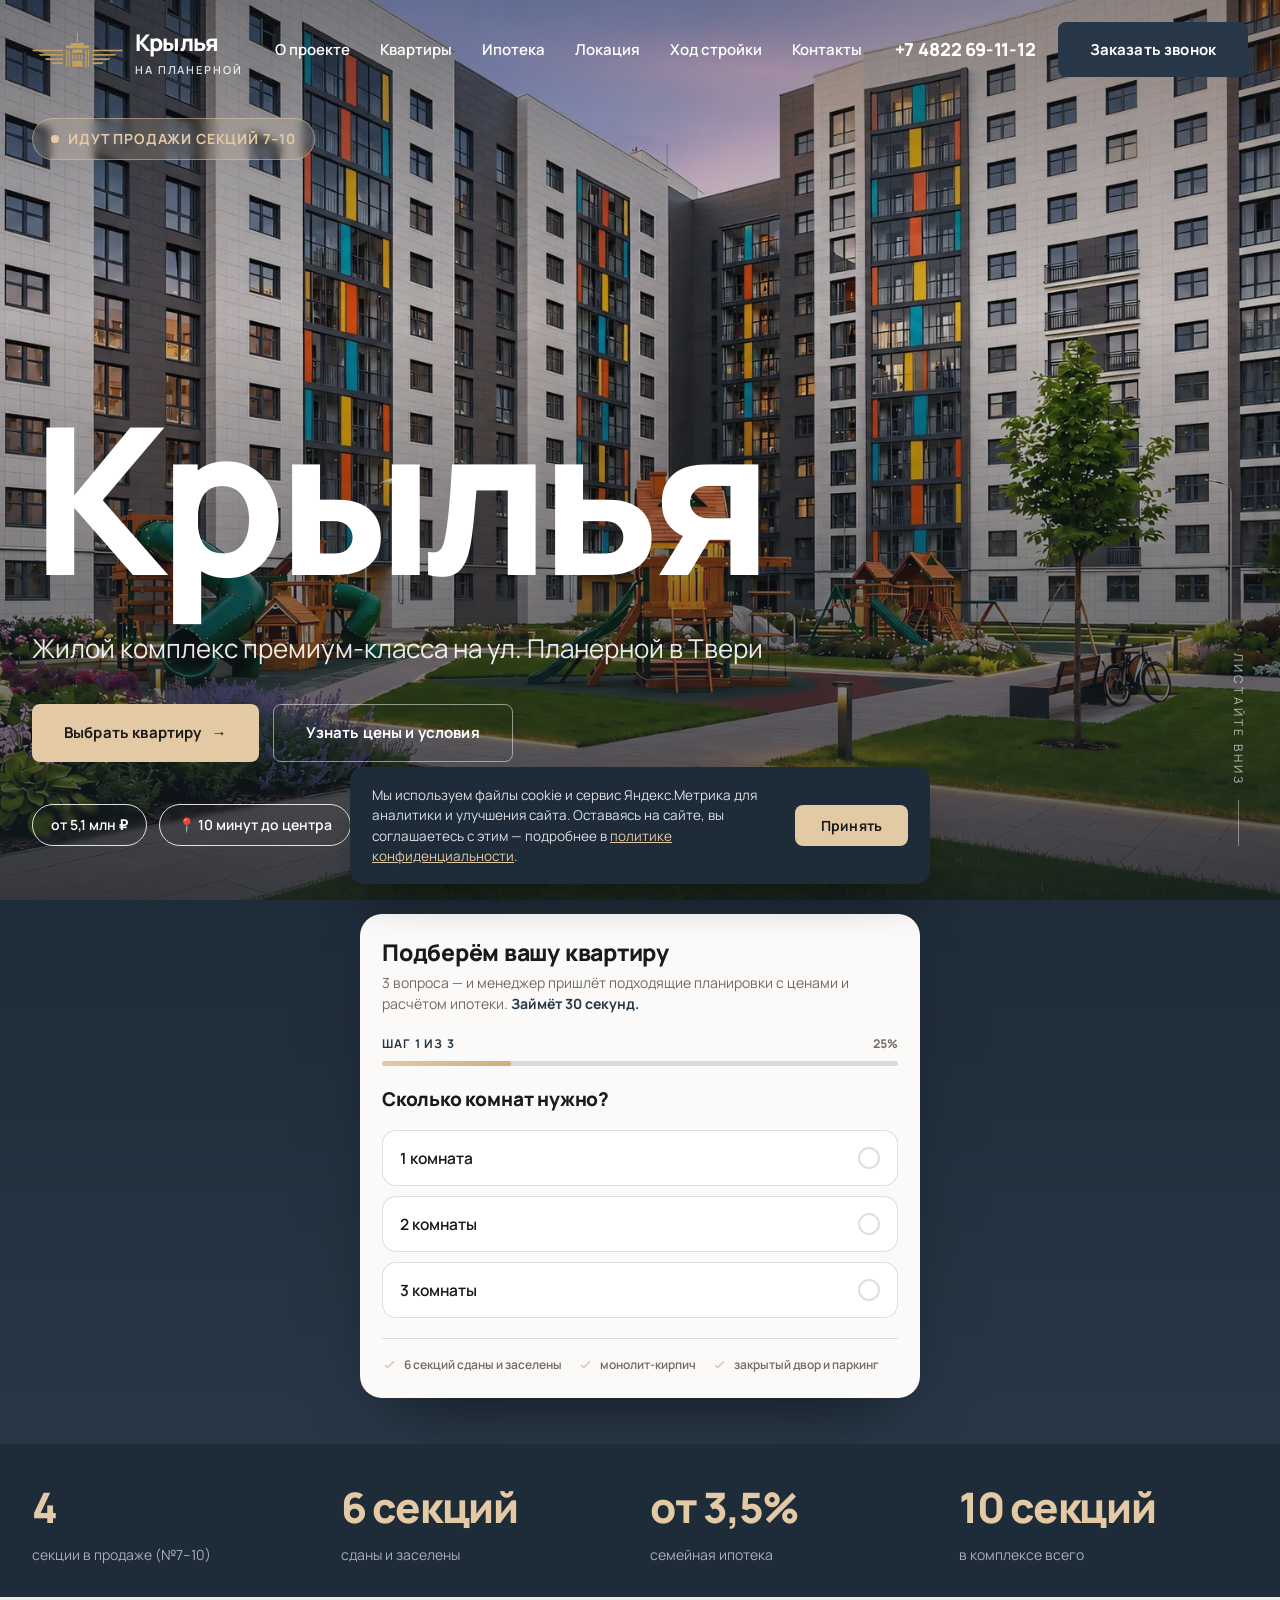
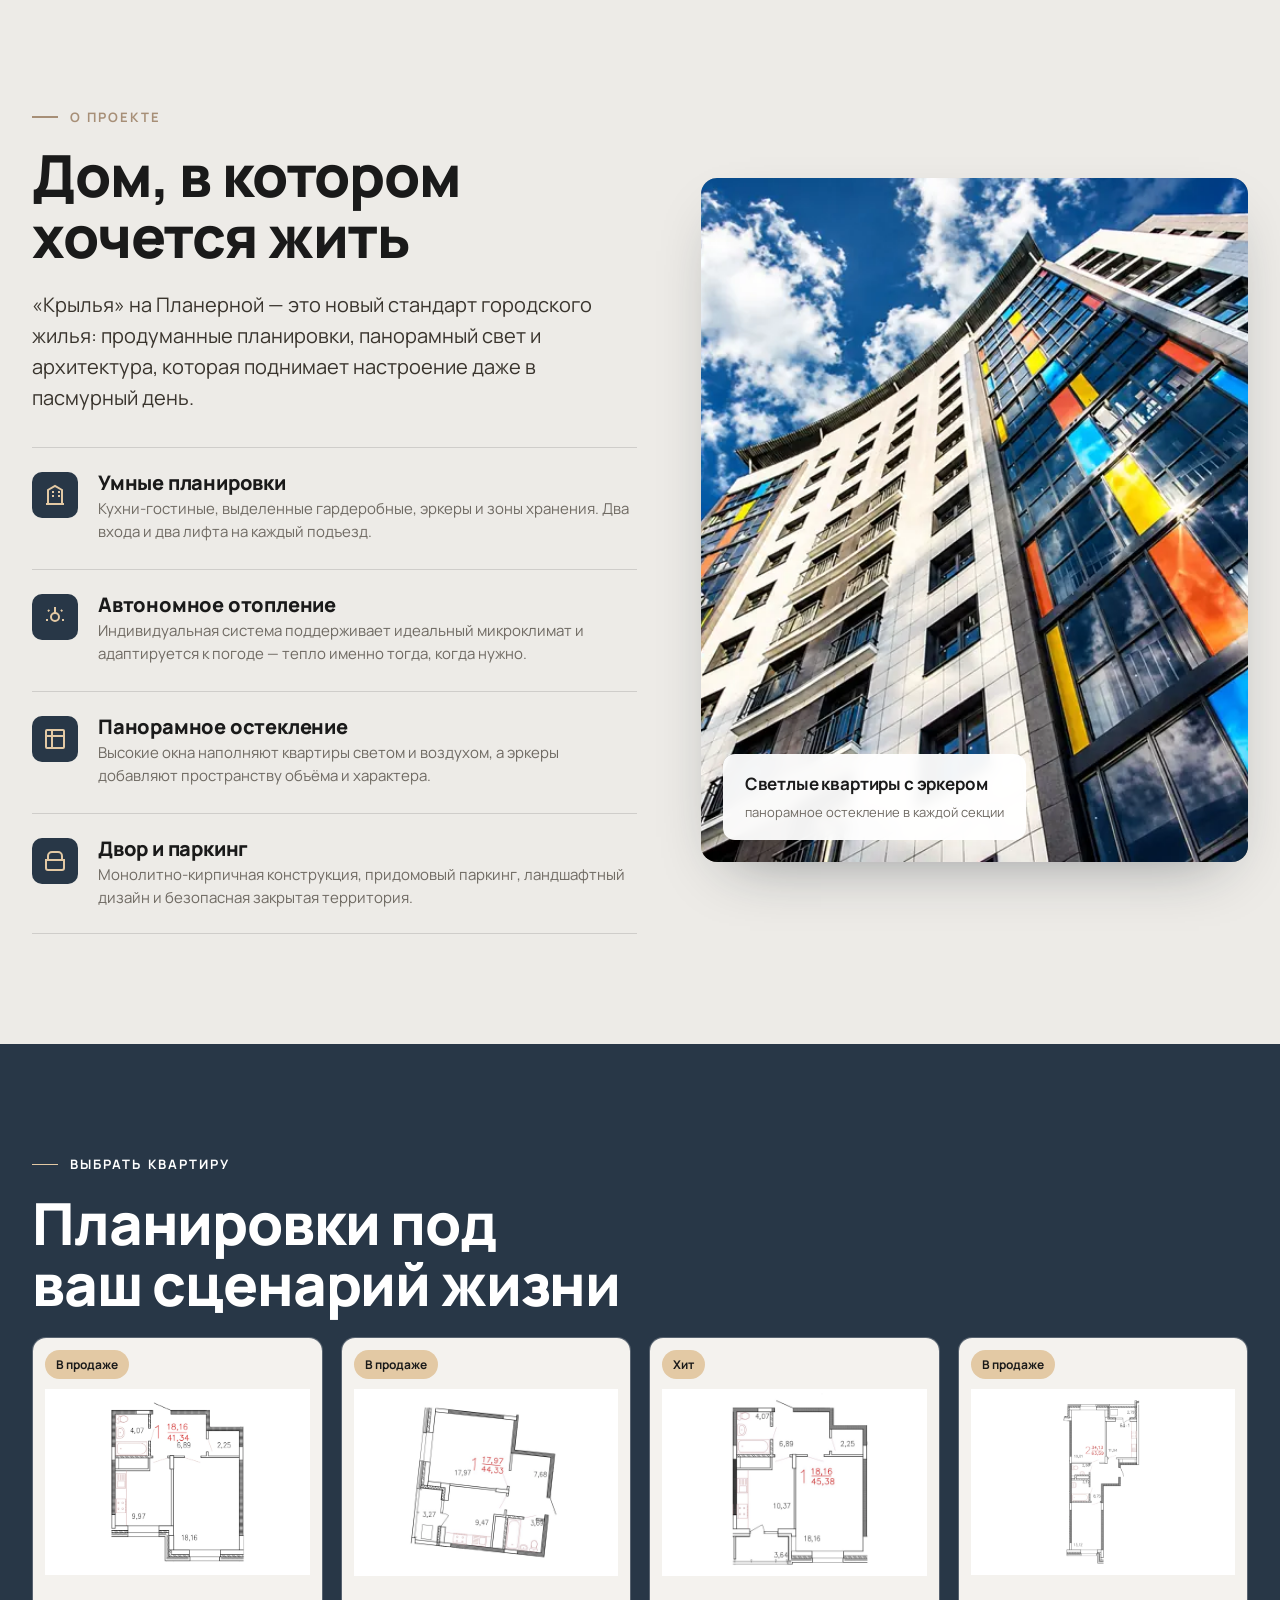
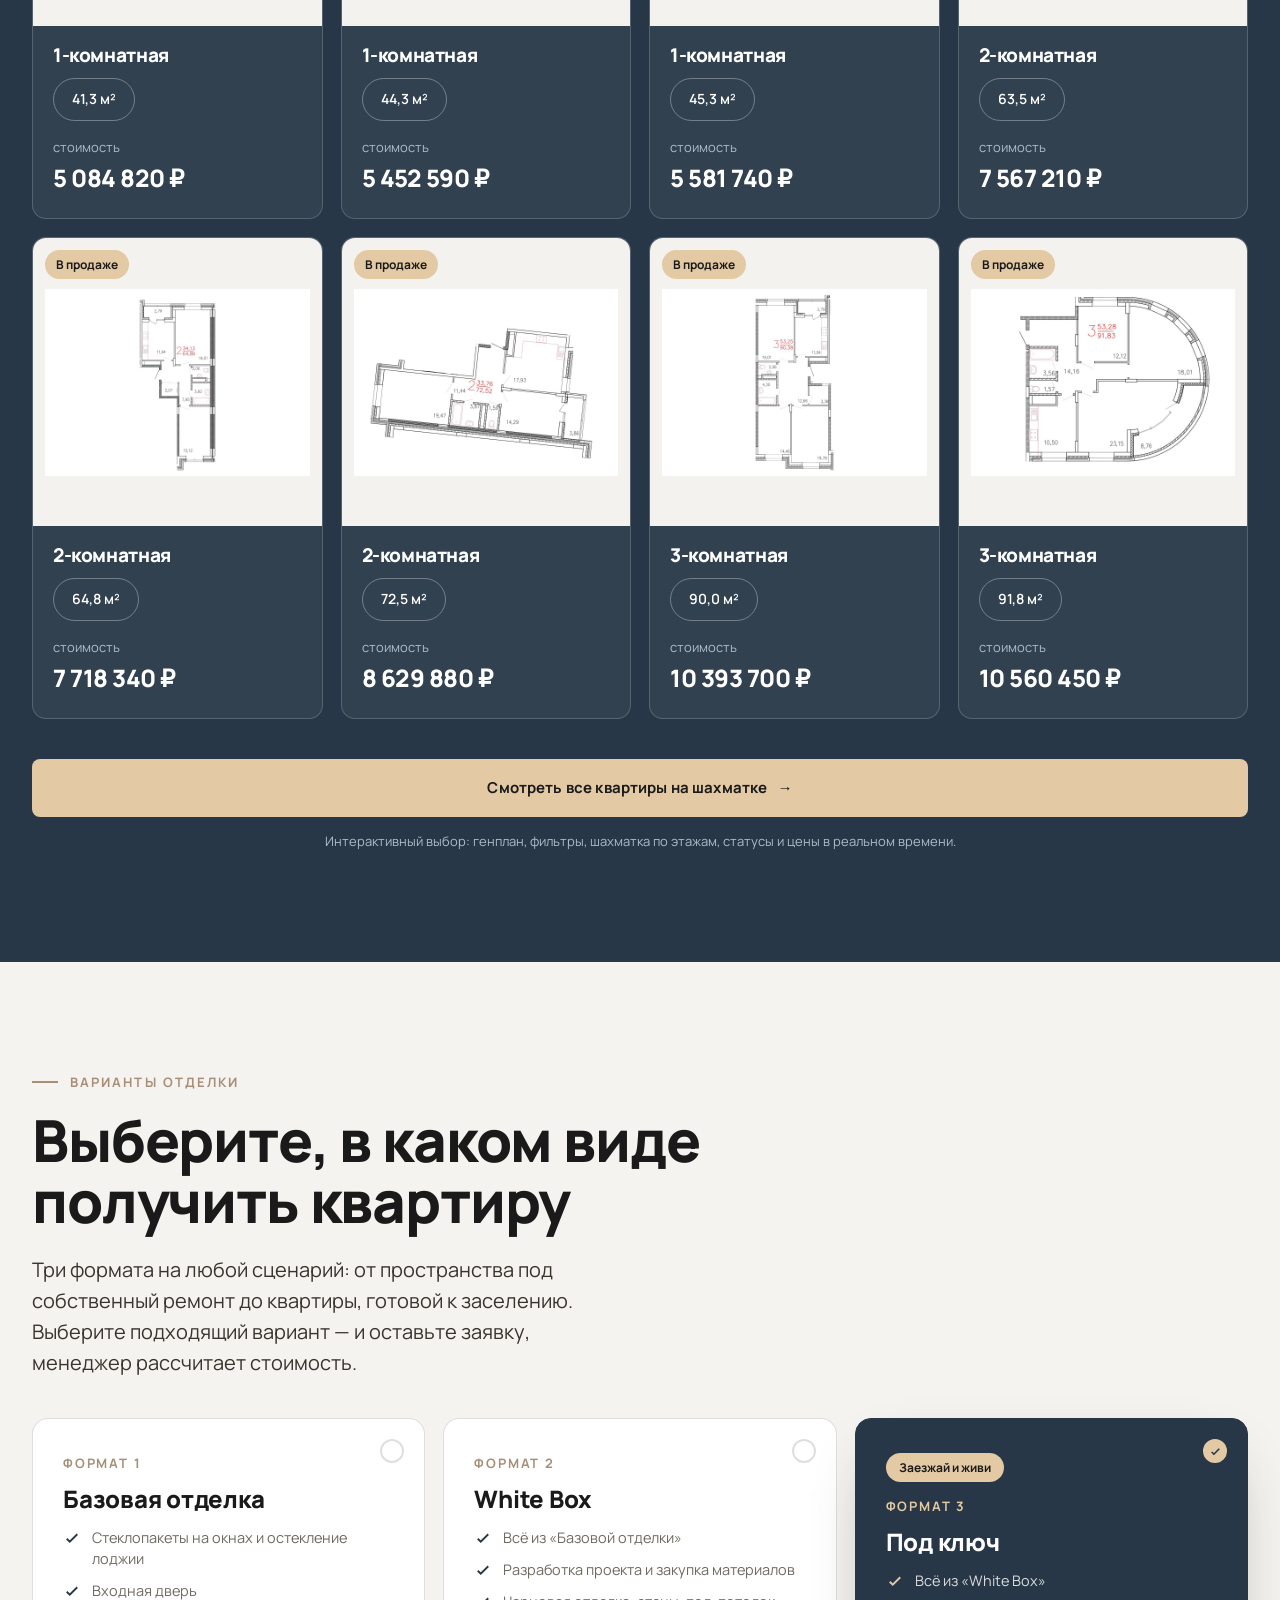
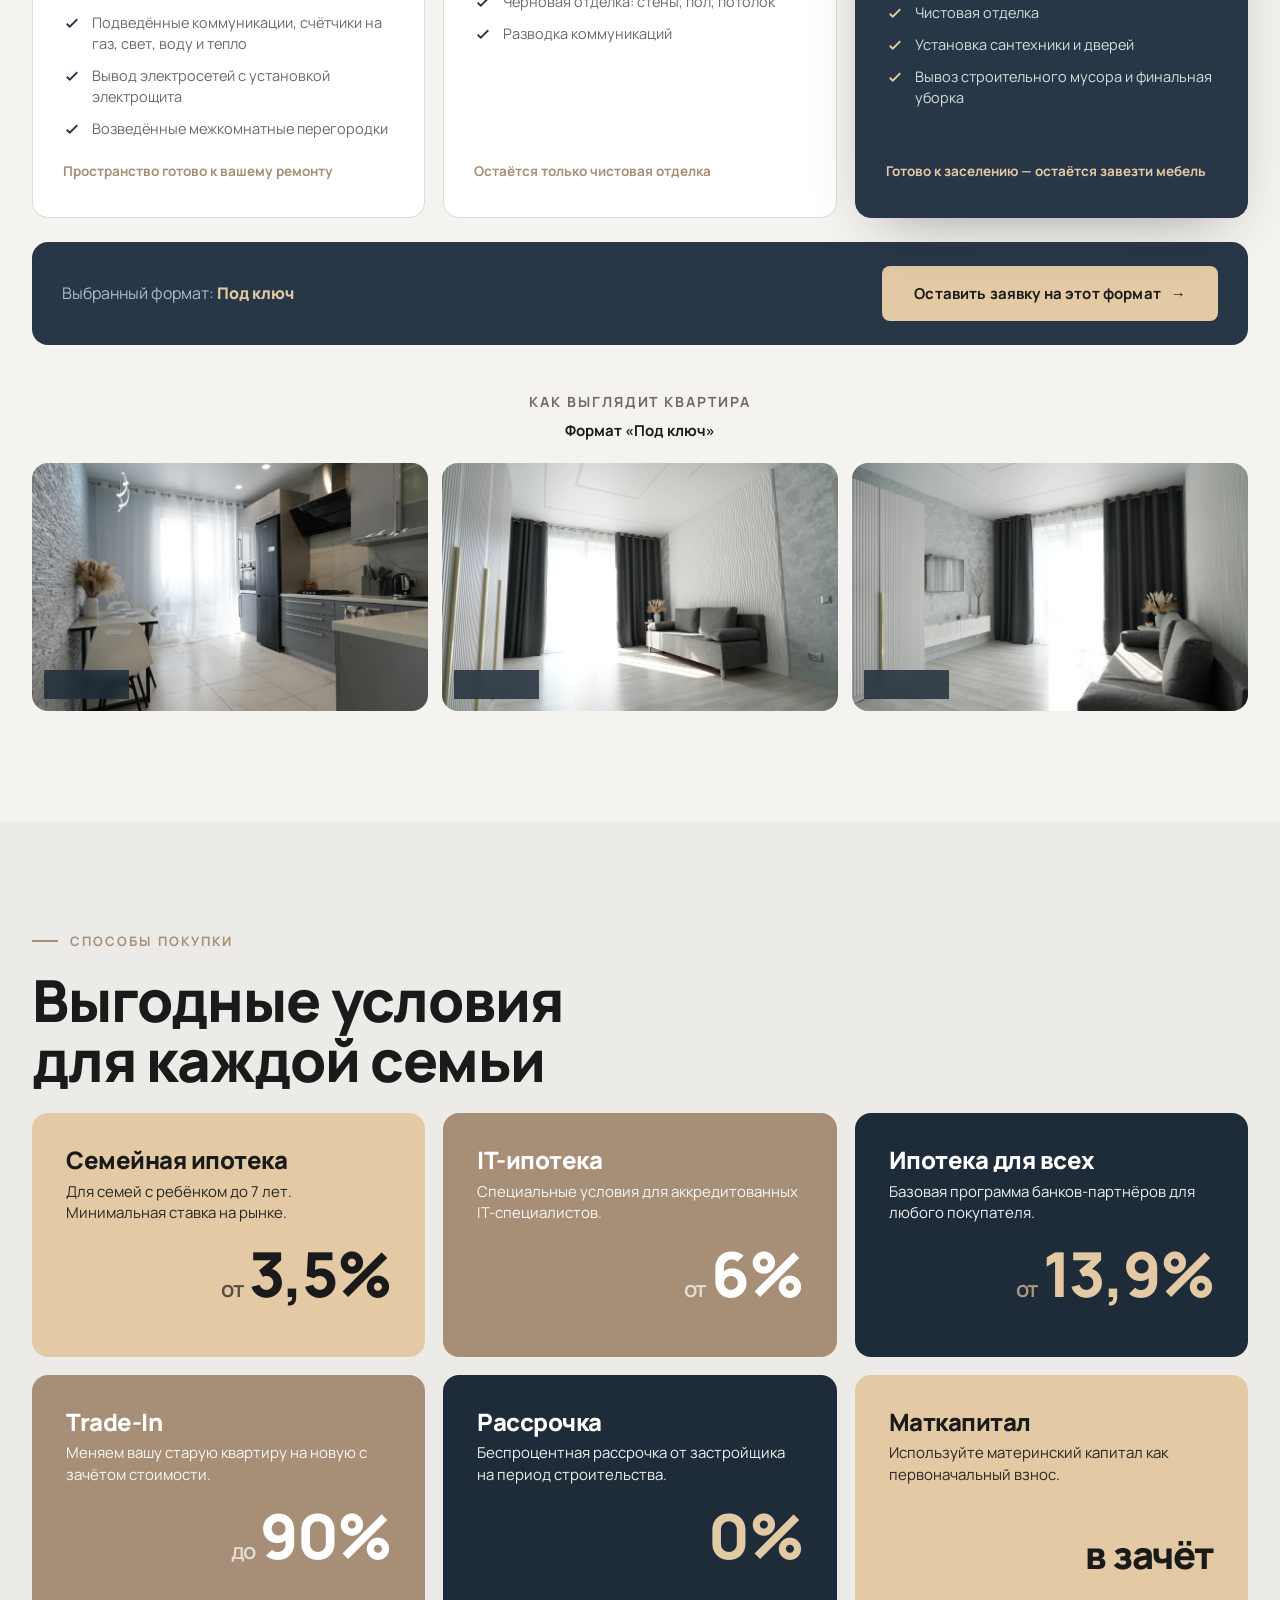
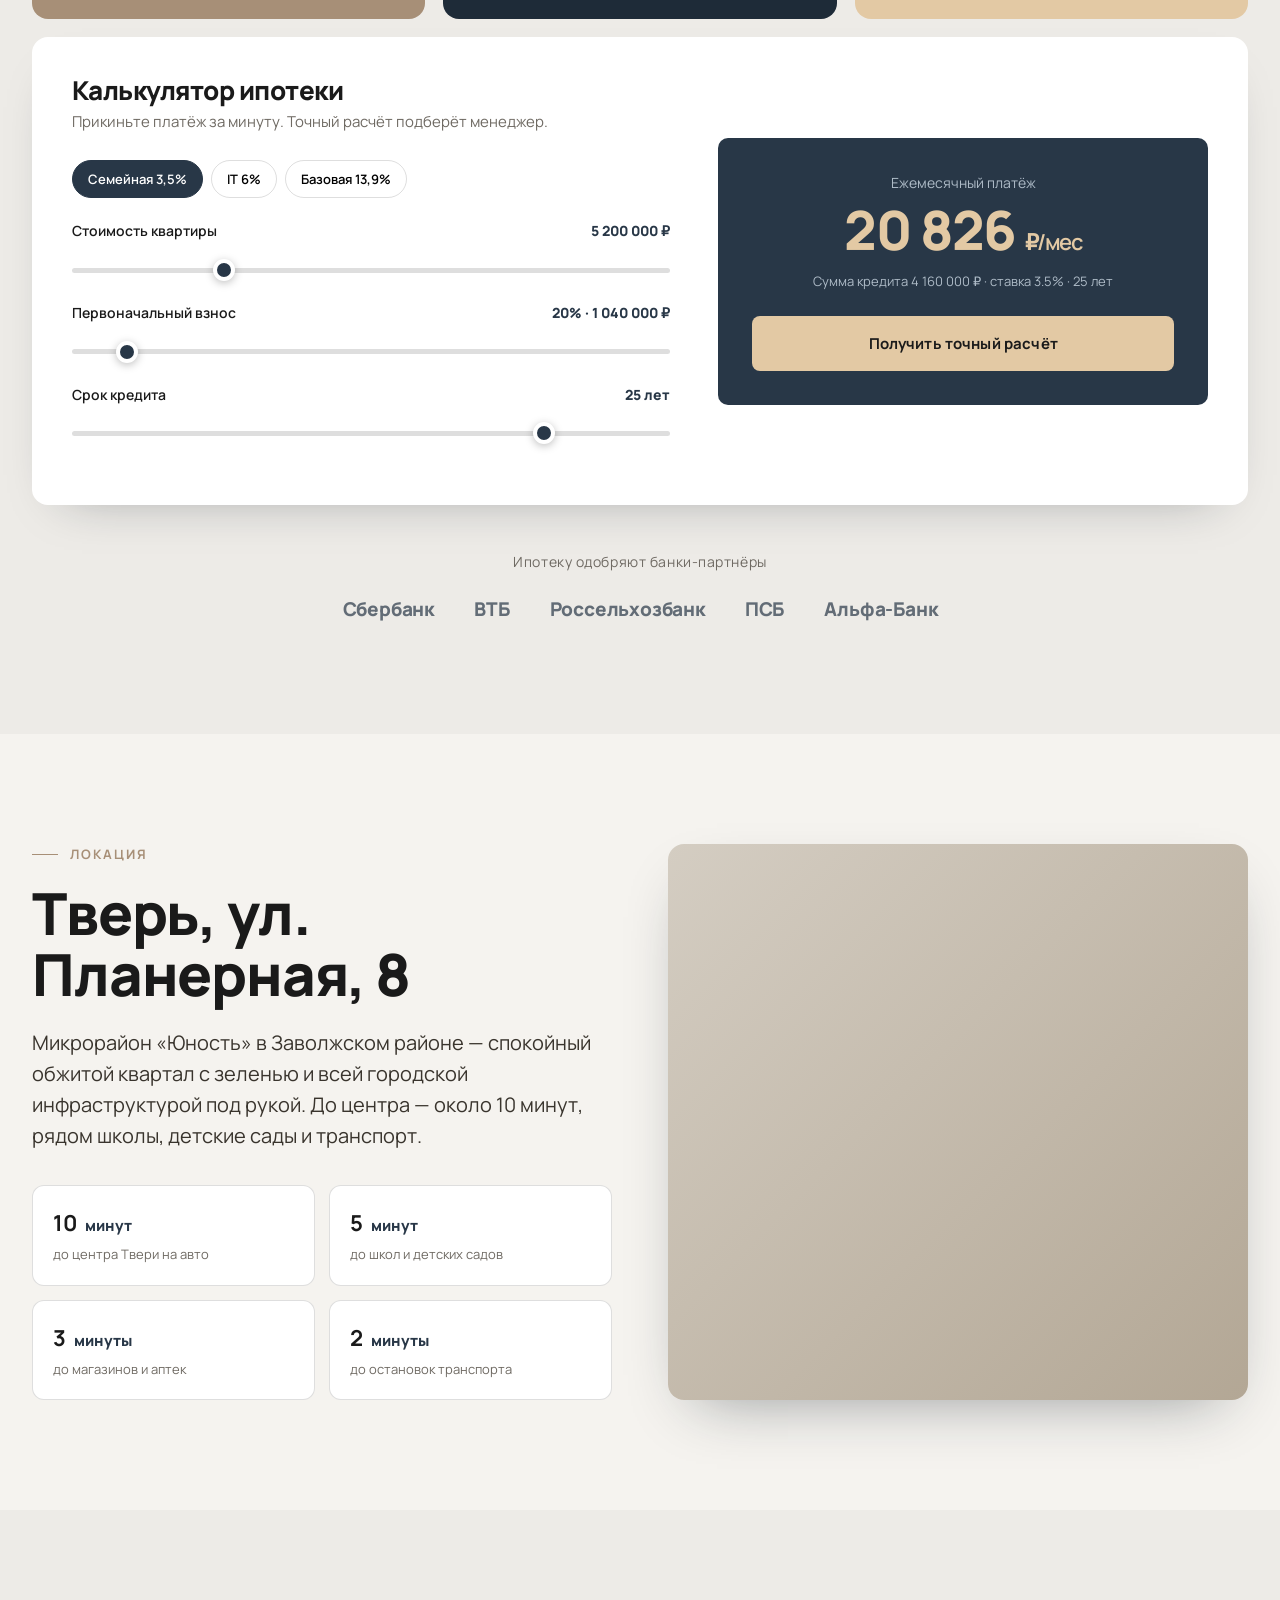
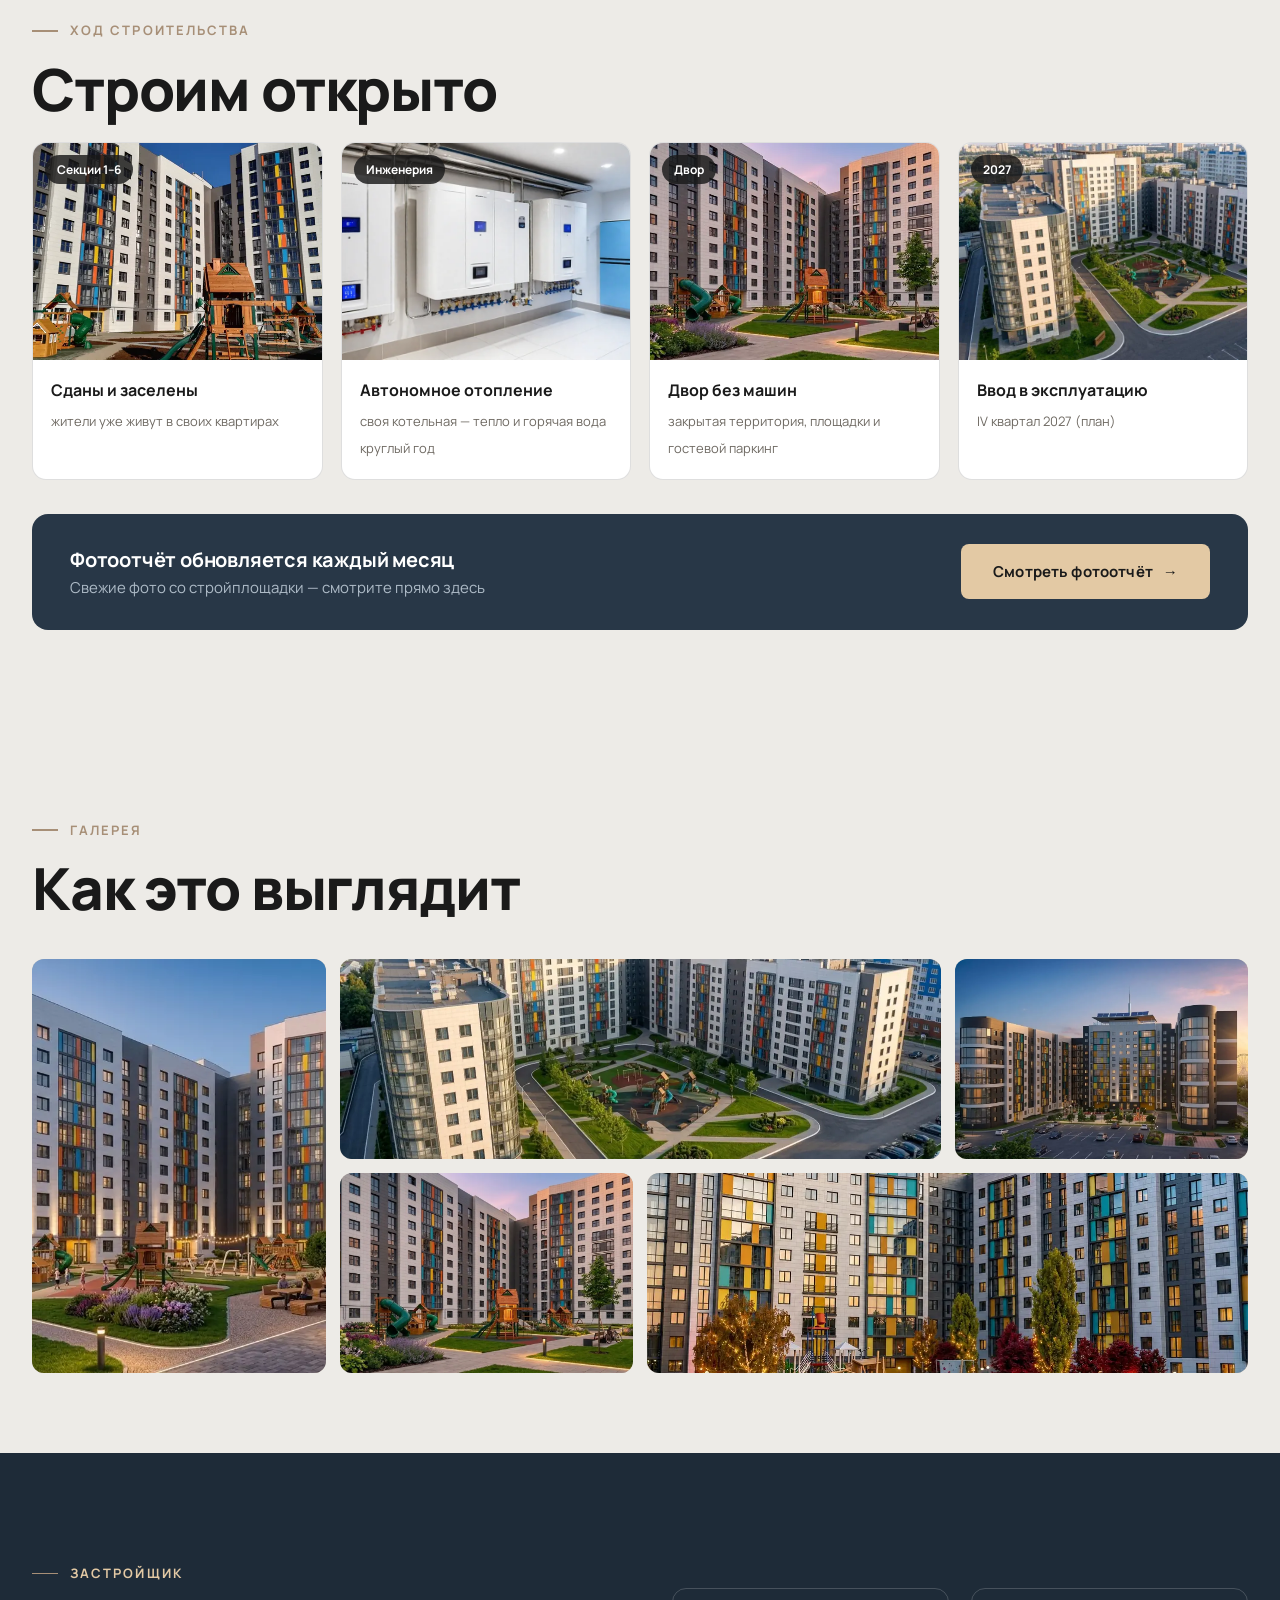
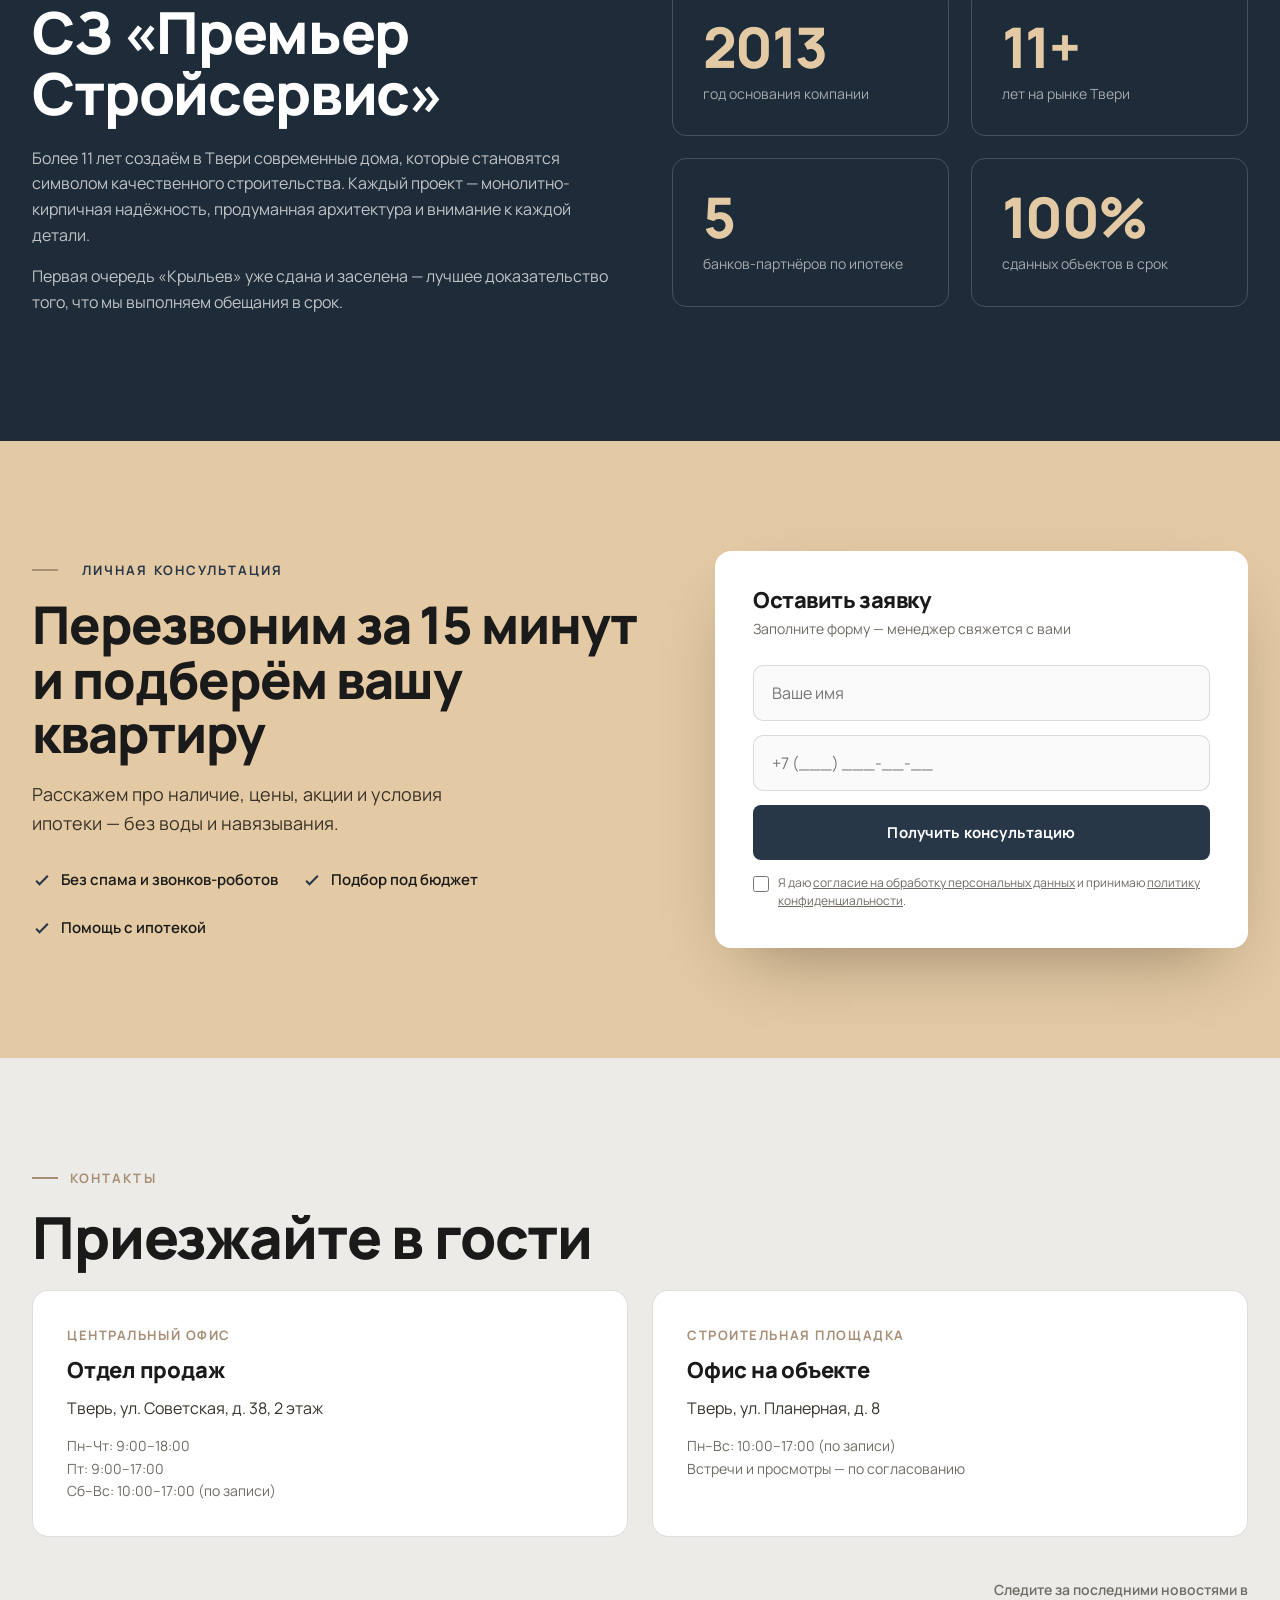
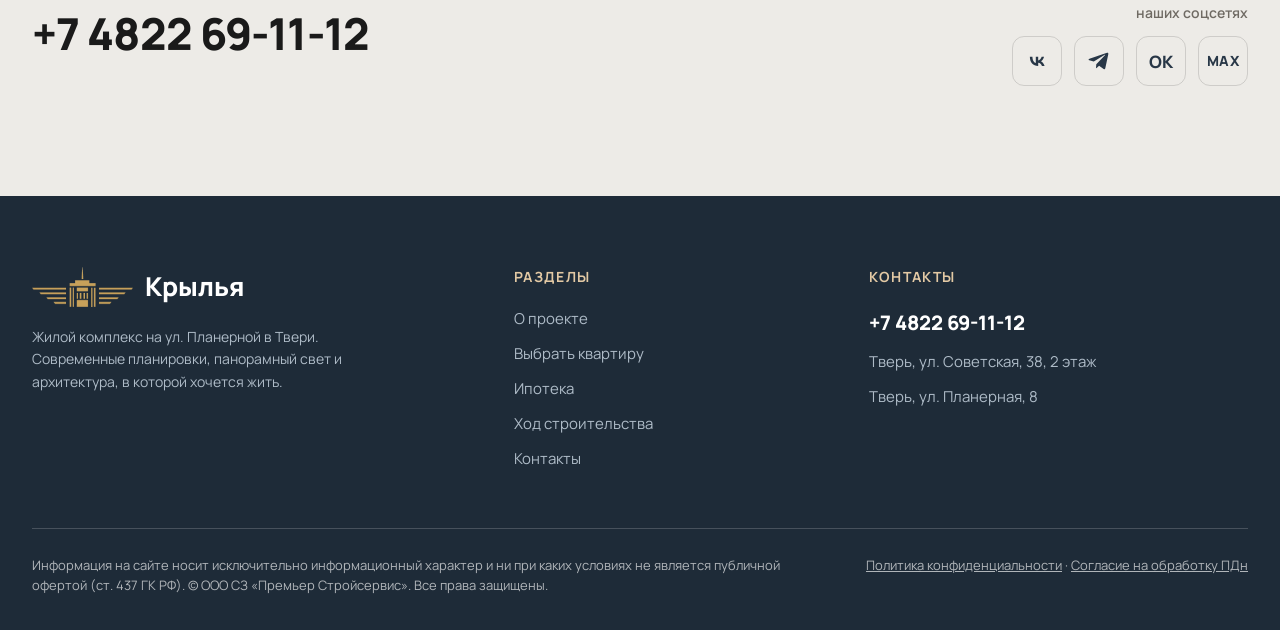
==== commit 5cedfb4f: "Крылья: фавикон сайта (иконка вкладки + apple-touch-icon) Сайт отдавал 404 на /favicon.ico и не имел" ====
--- a/index.html
+++ b/index.html
@@ -11,6 +11,9 @@
 <meta name="apple-mobile-web-app-title" content="Крылья">
 <title>ЖК «Крылья» — современный жилой комплекс на Планерной в Твери</title>
 <meta name="description" content="ЖК «Крылья» в Твери на ул. Планерная: умные планировки, панорамное остекление, эркеры, автономное отопление, монолит-кирпич, паркинг. Квартиры от 5,1 млн ₽. Семейная ипотека от 3,5%, Trade-In, рассрочка.">
+<link rel="icon" href="/favicon.ico" sizes="any">
+<link rel="icon" type="image/png" sizes="32x32" href="/images/favicon/icon-32.png">
+<link rel="apple-touch-icon" href="/images/favicon/icon-180.png">
 <link rel="preload" as="image" href="images/hero.webp" fetchpriority="high">
 <style>
 /* Manrope — локально (без Google Fonts: fonts.googleapis.com недоступен в РФ → блокировал отрисовку) */
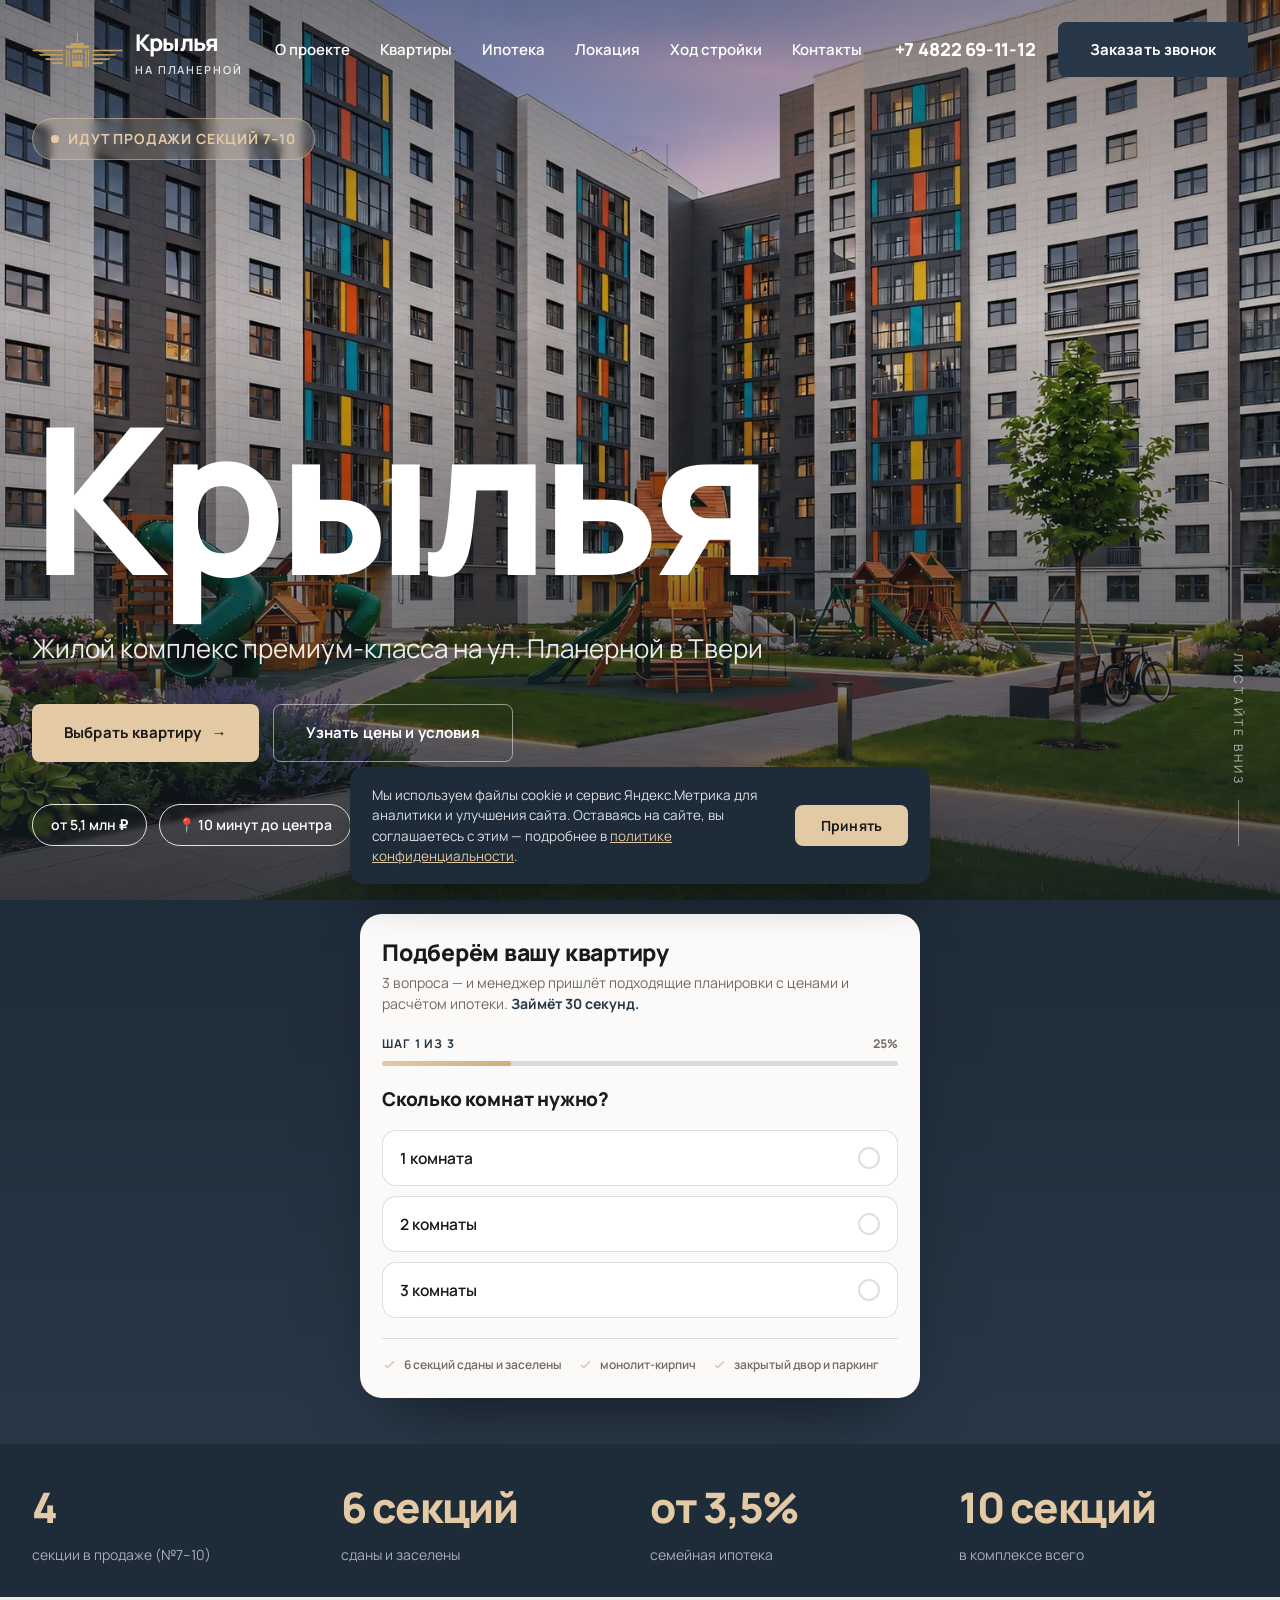
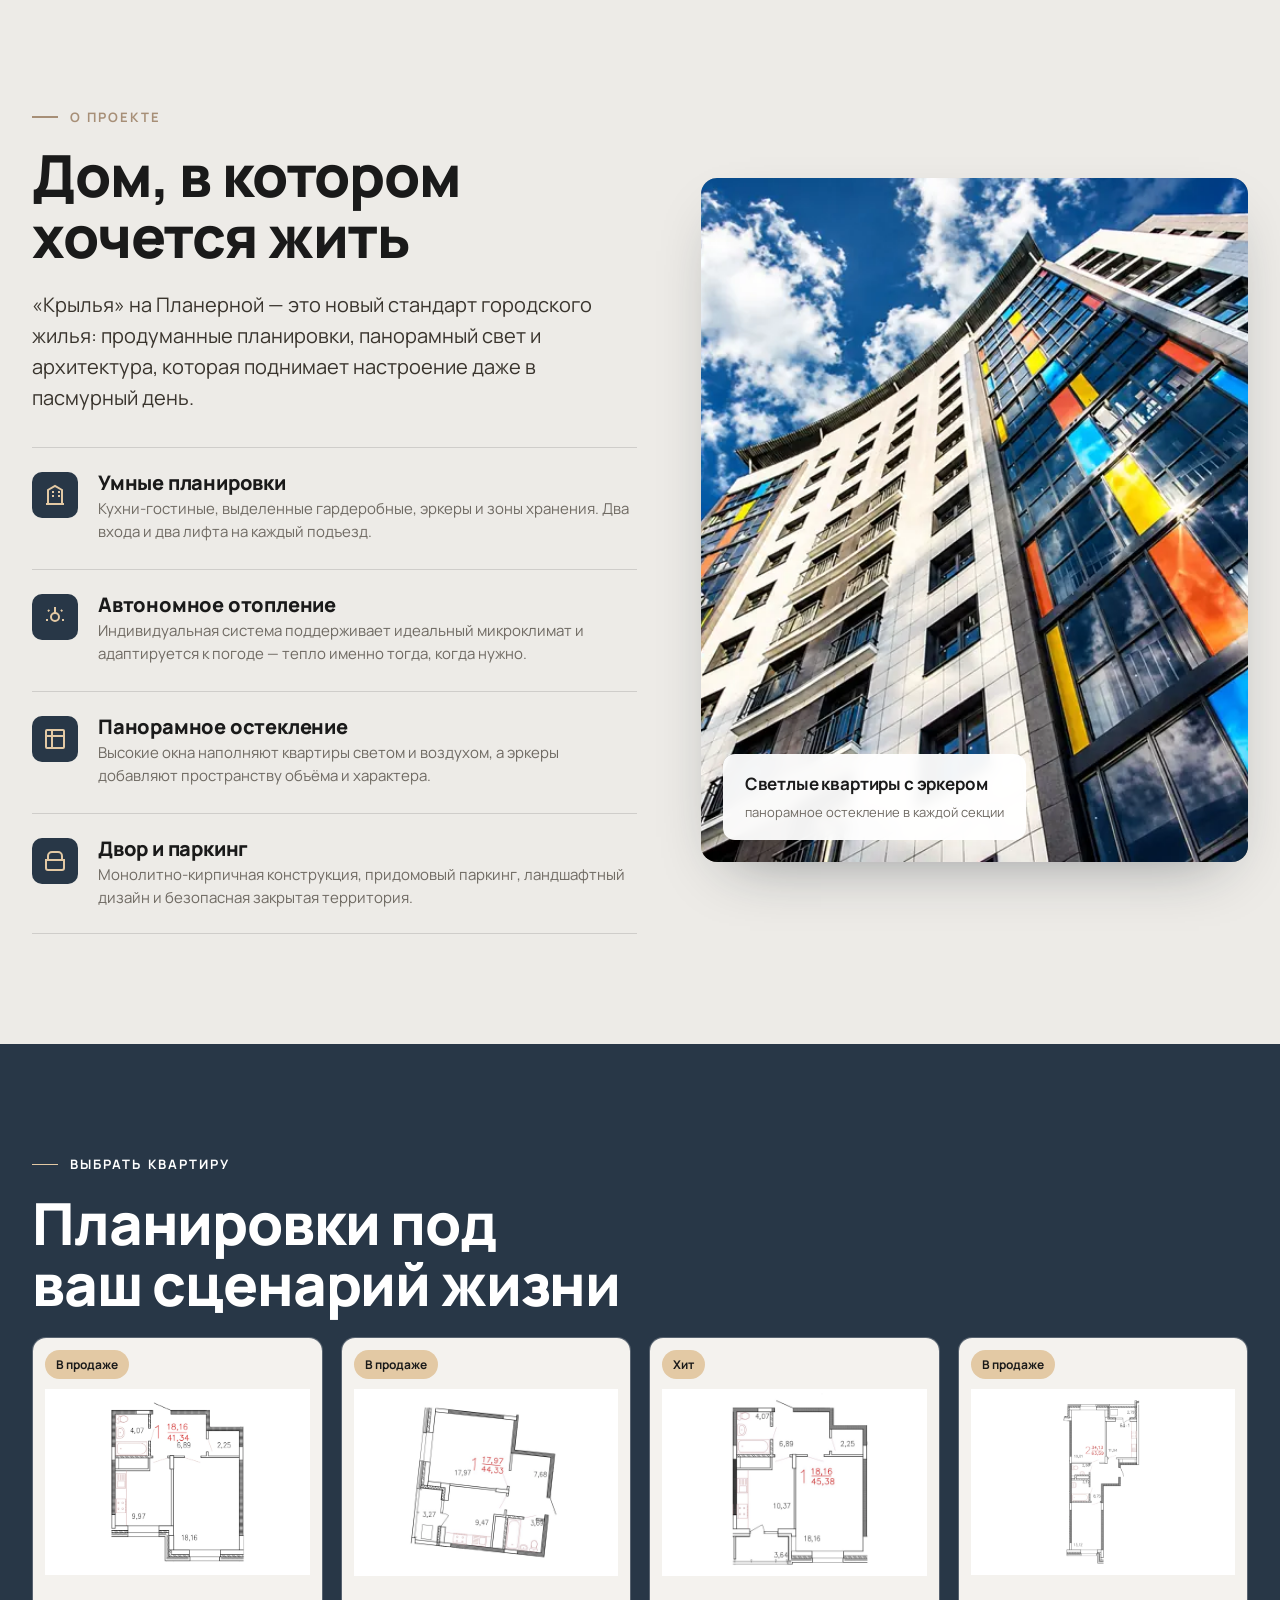
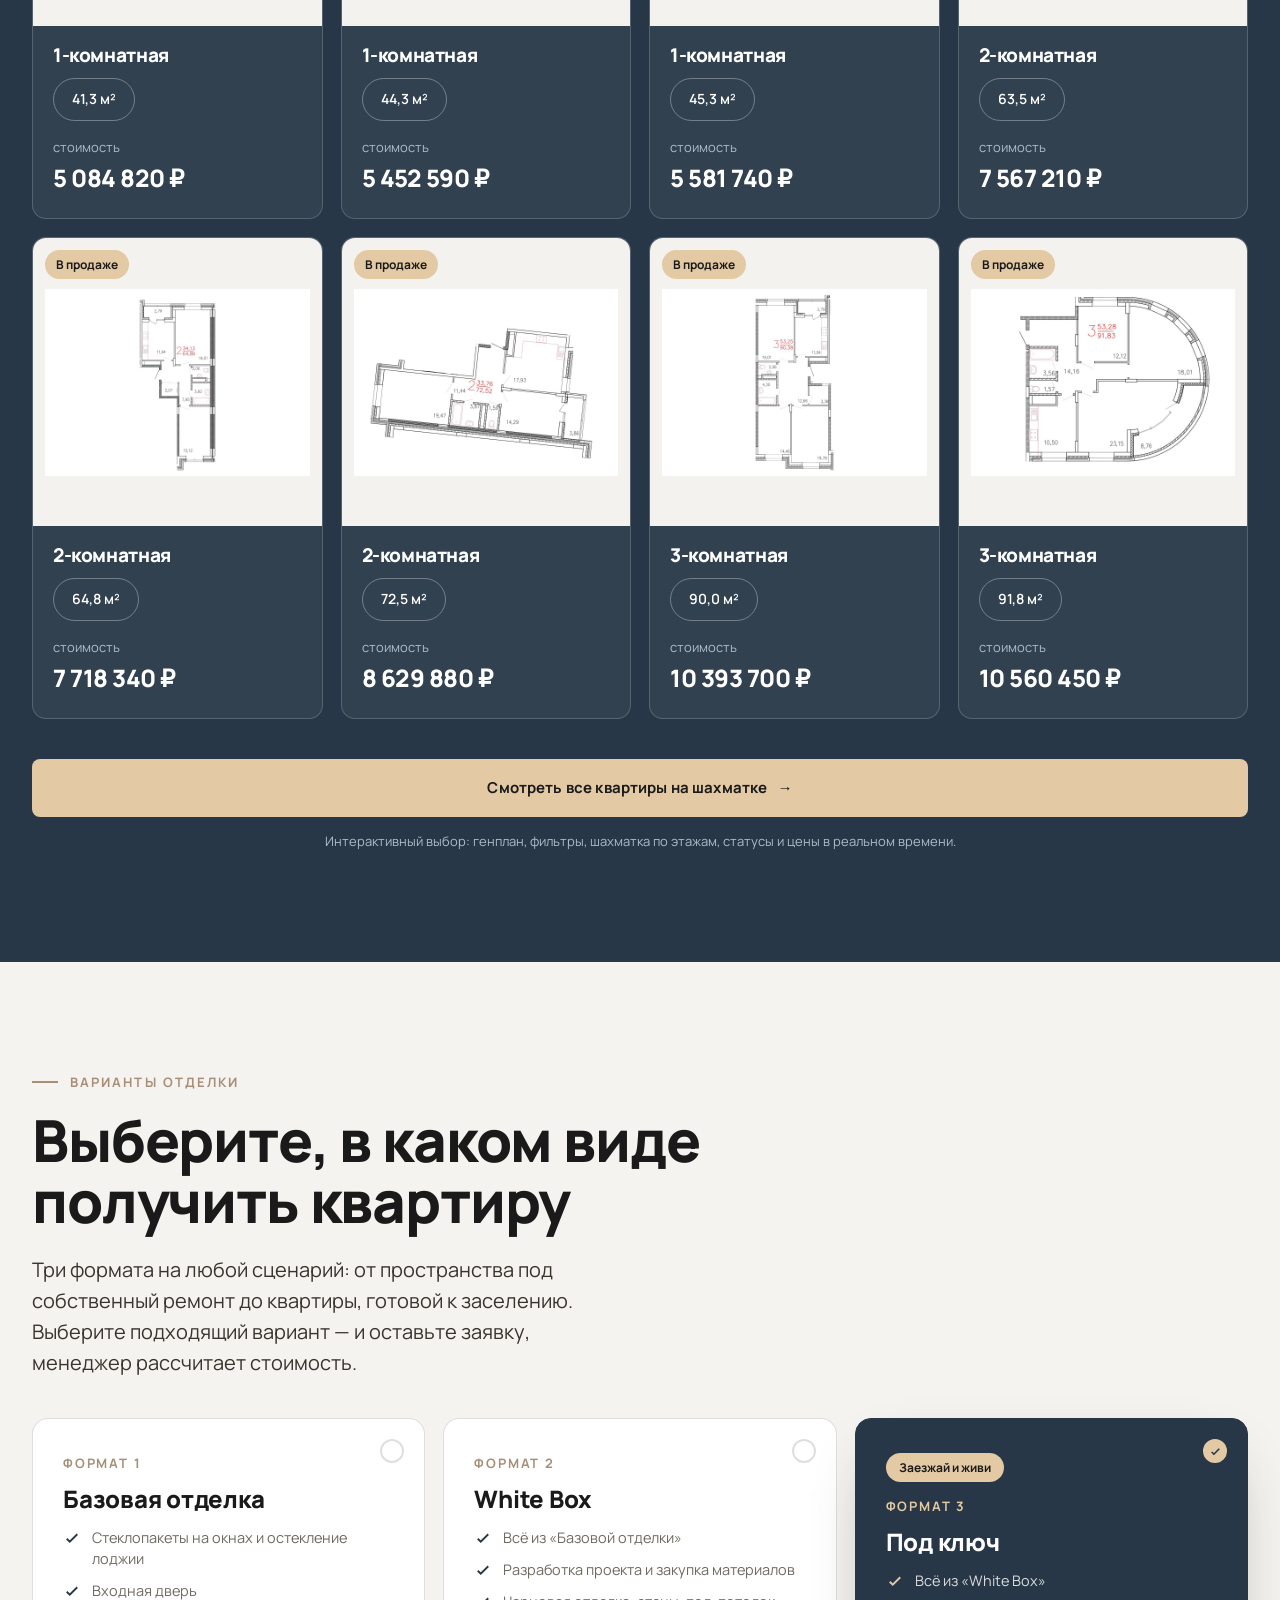
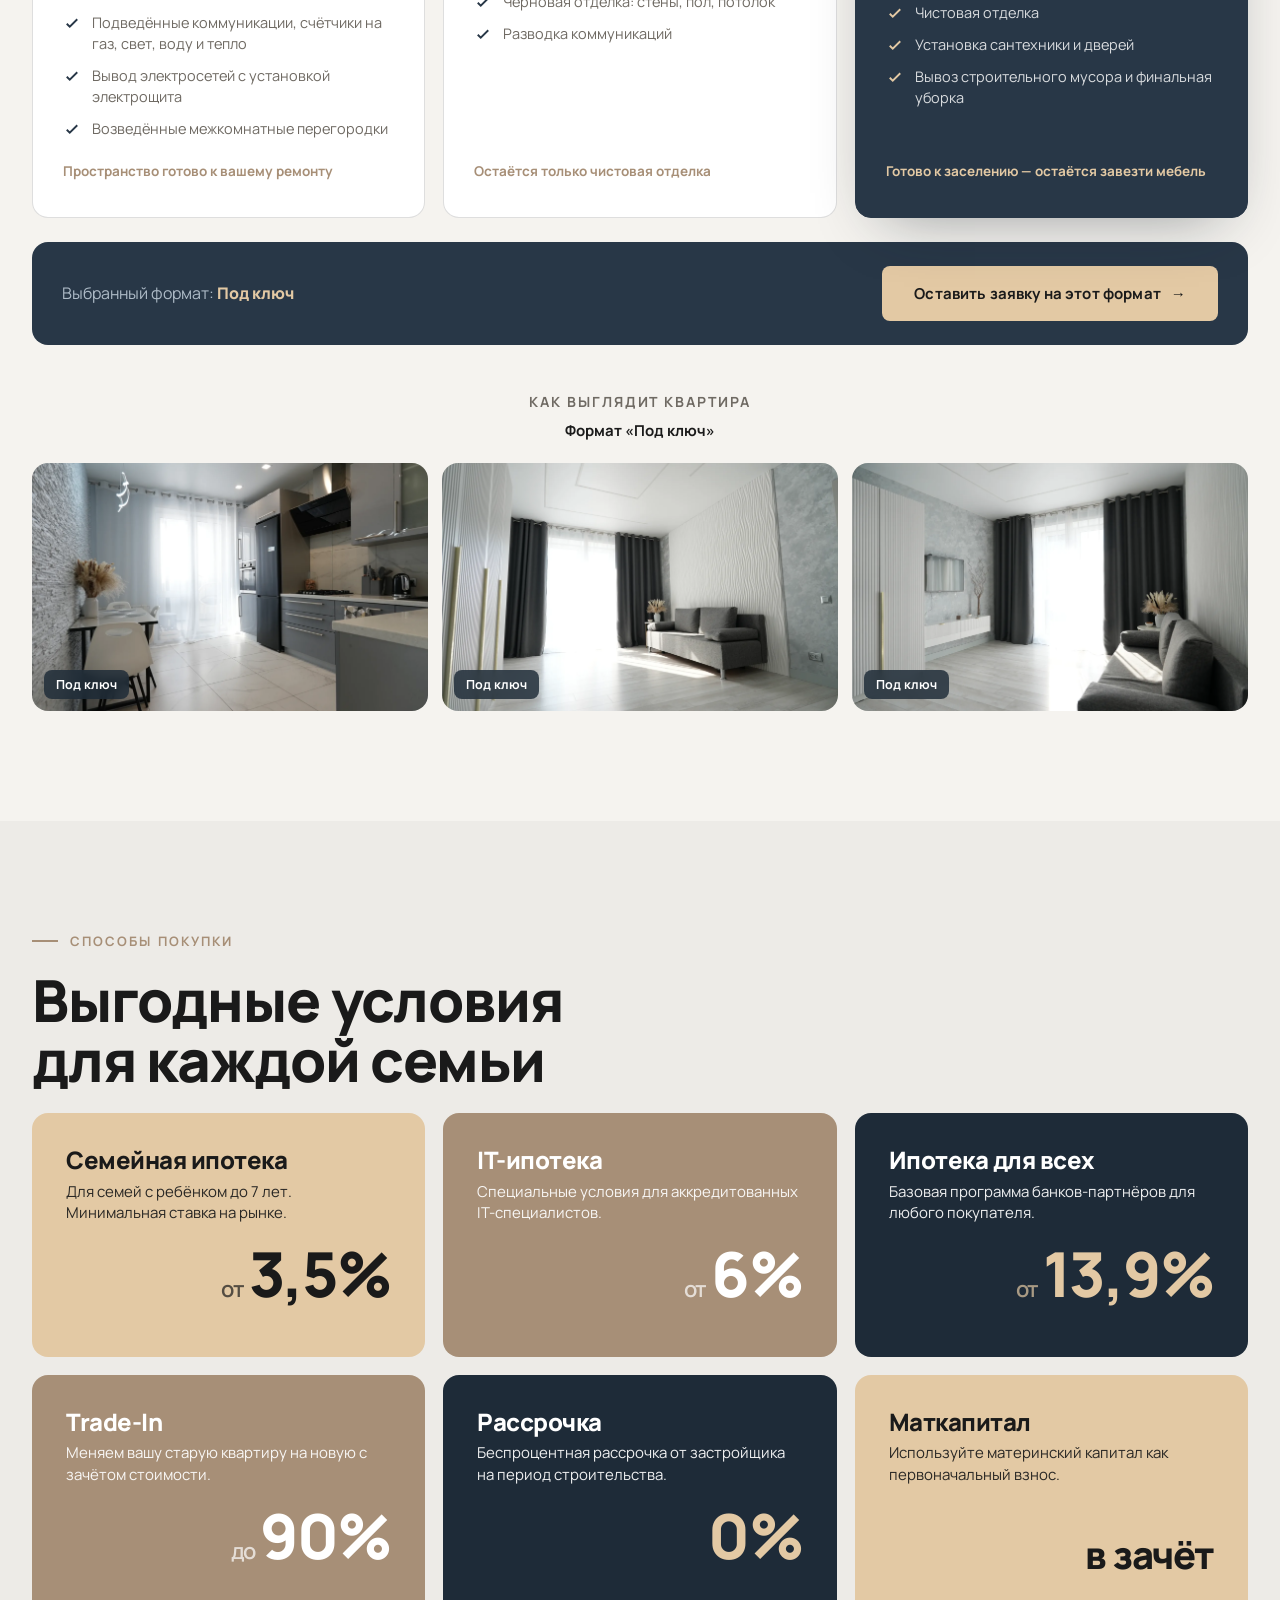
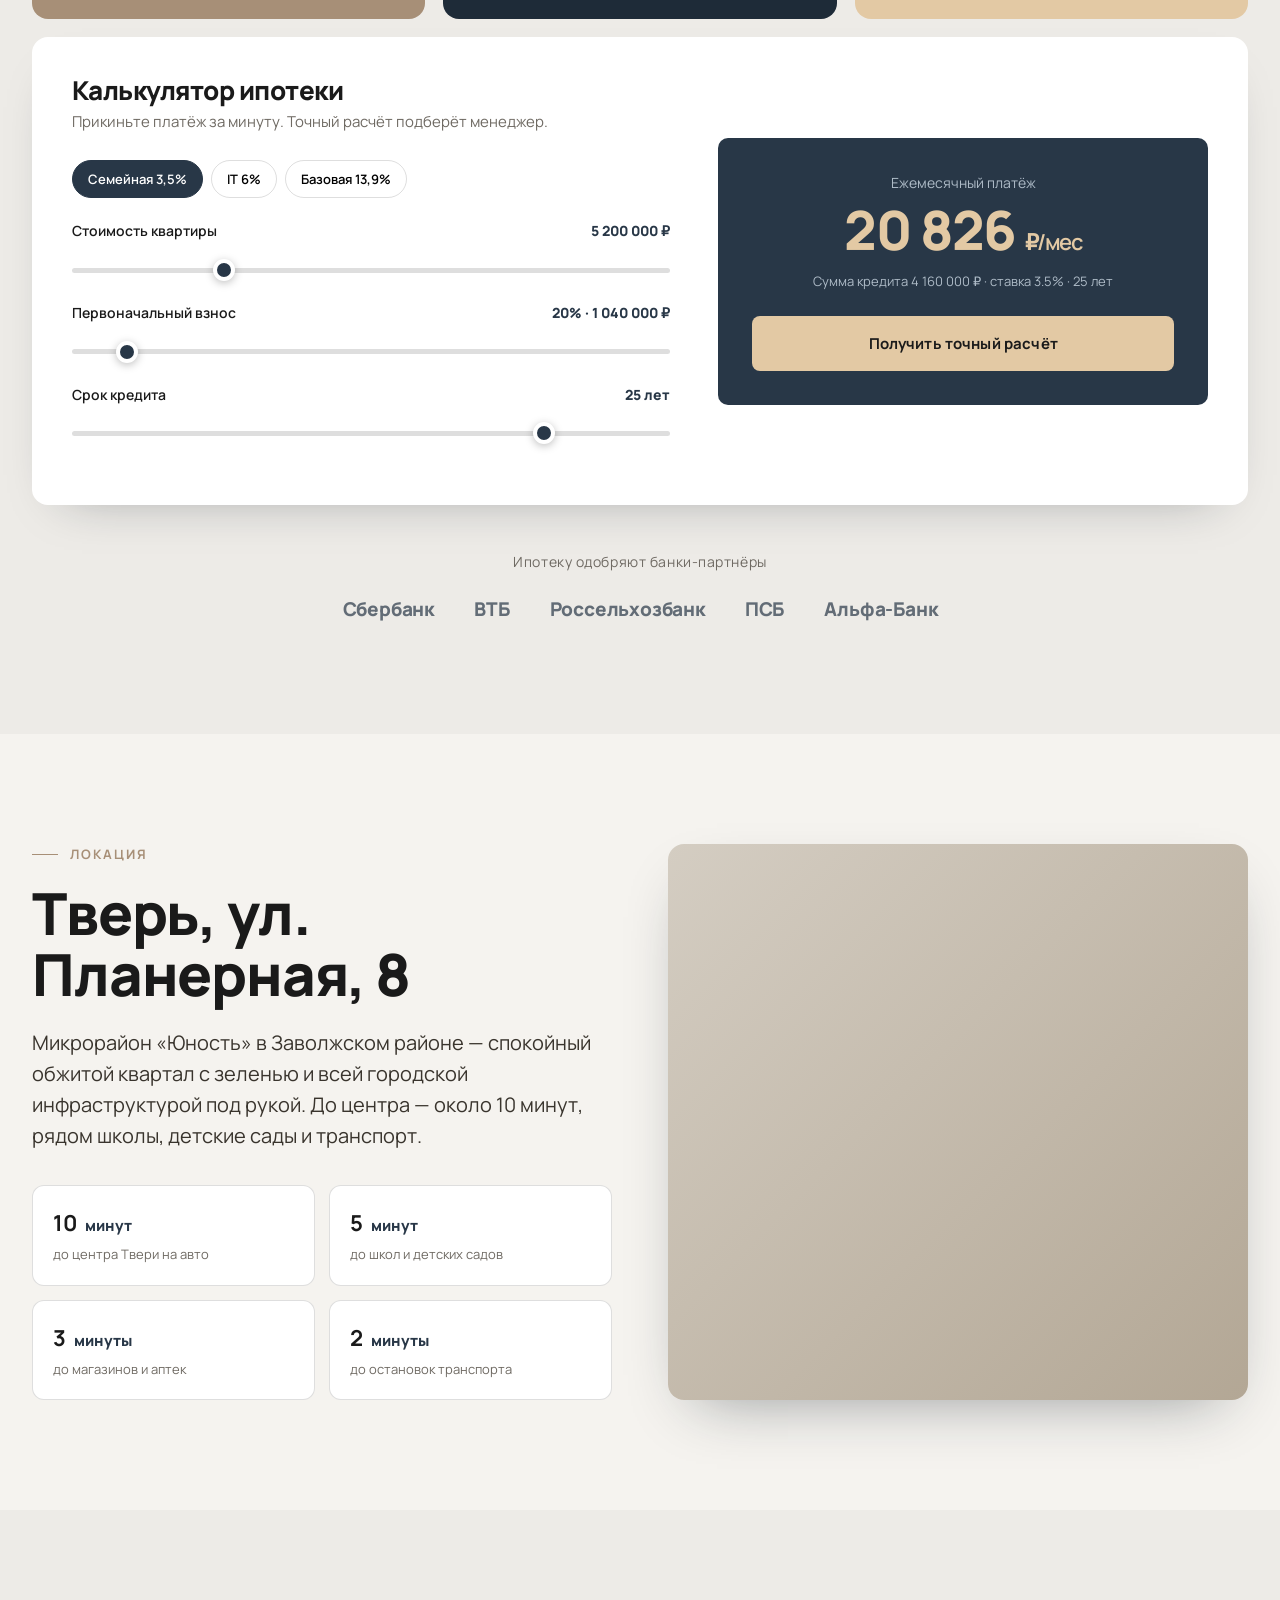
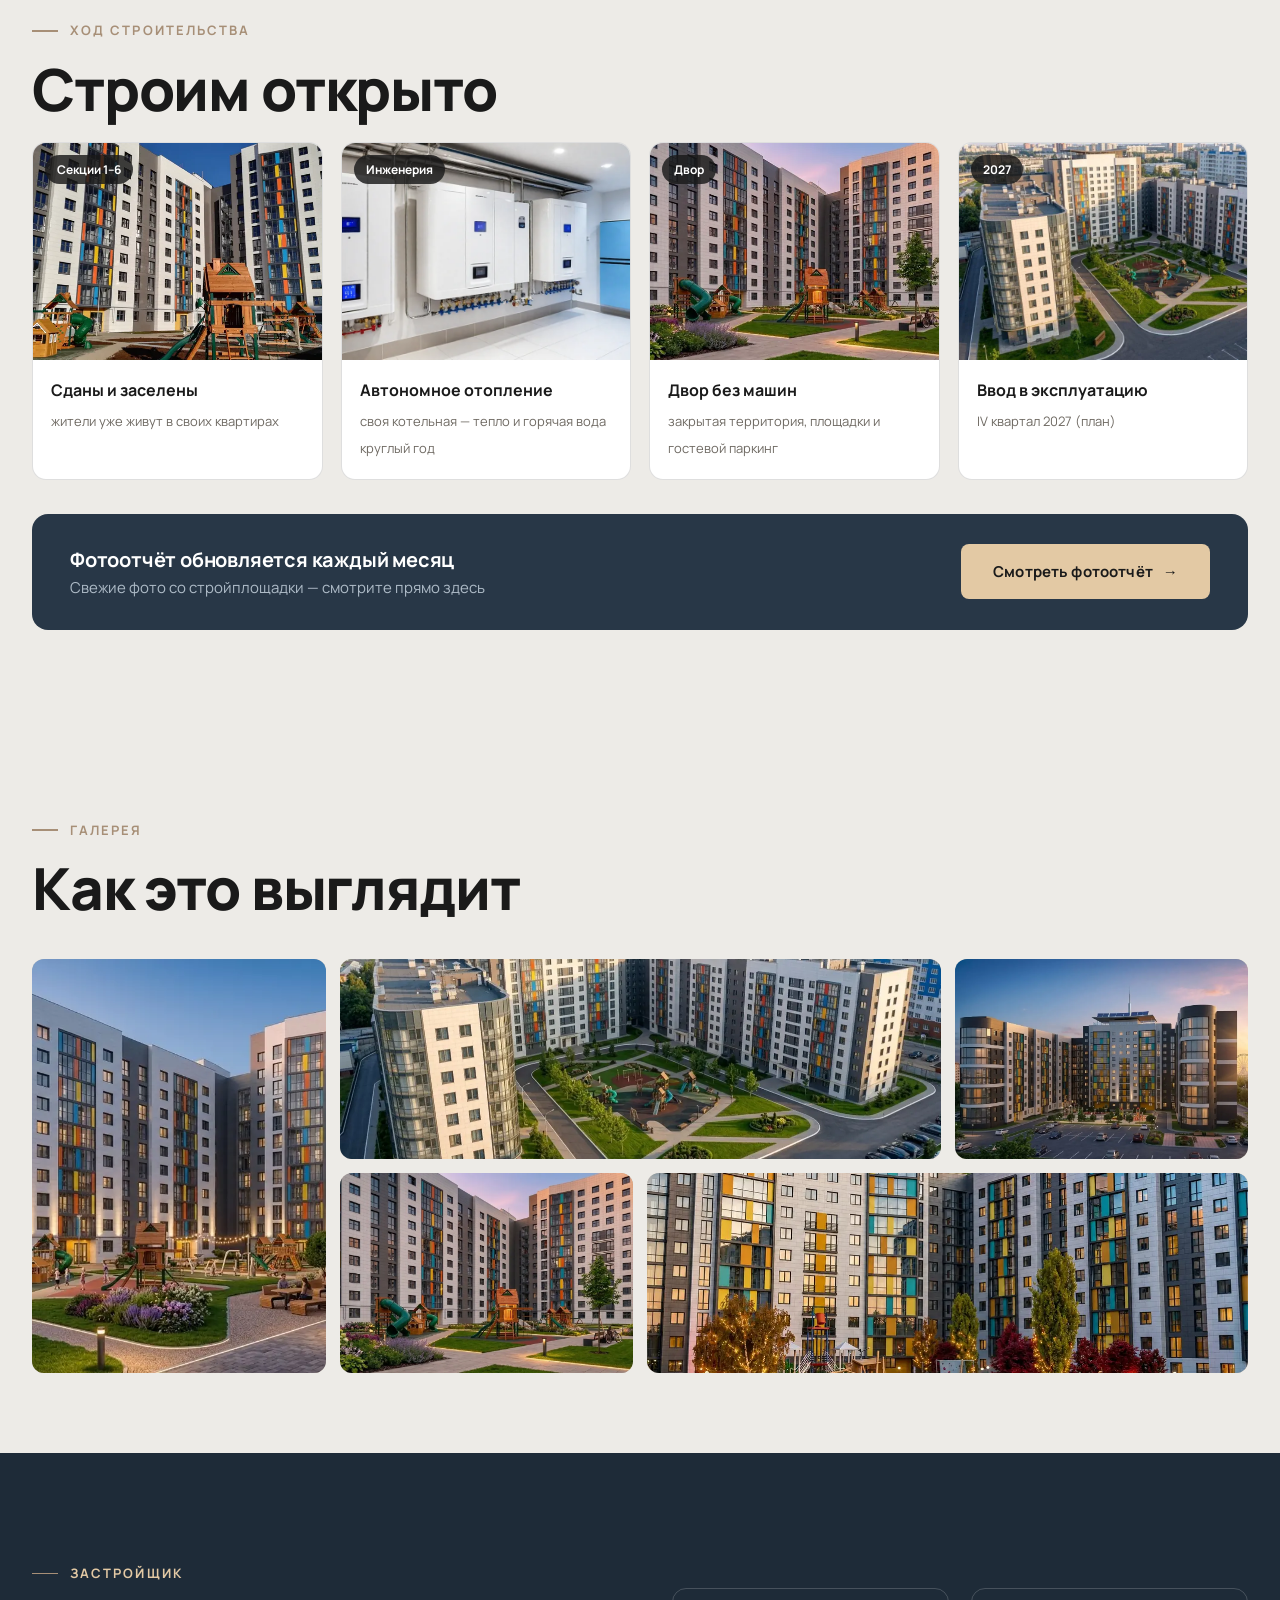
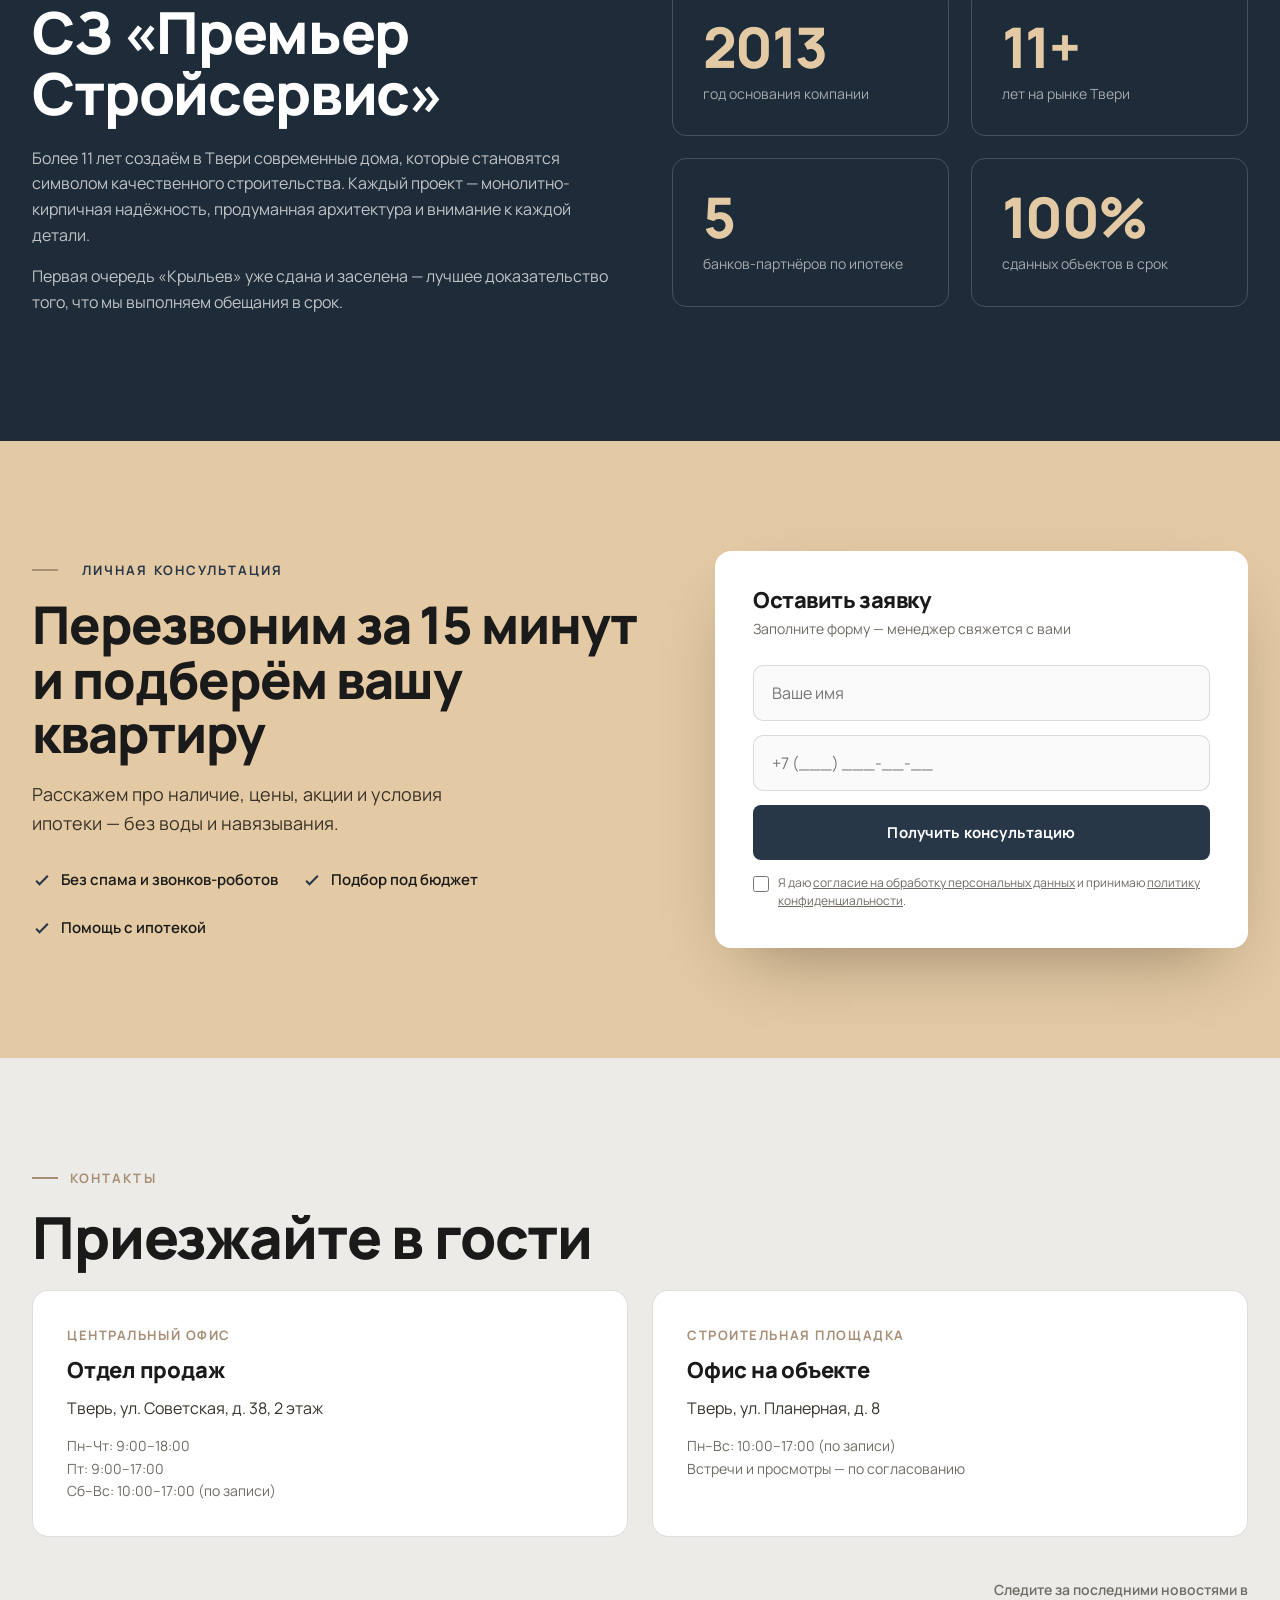
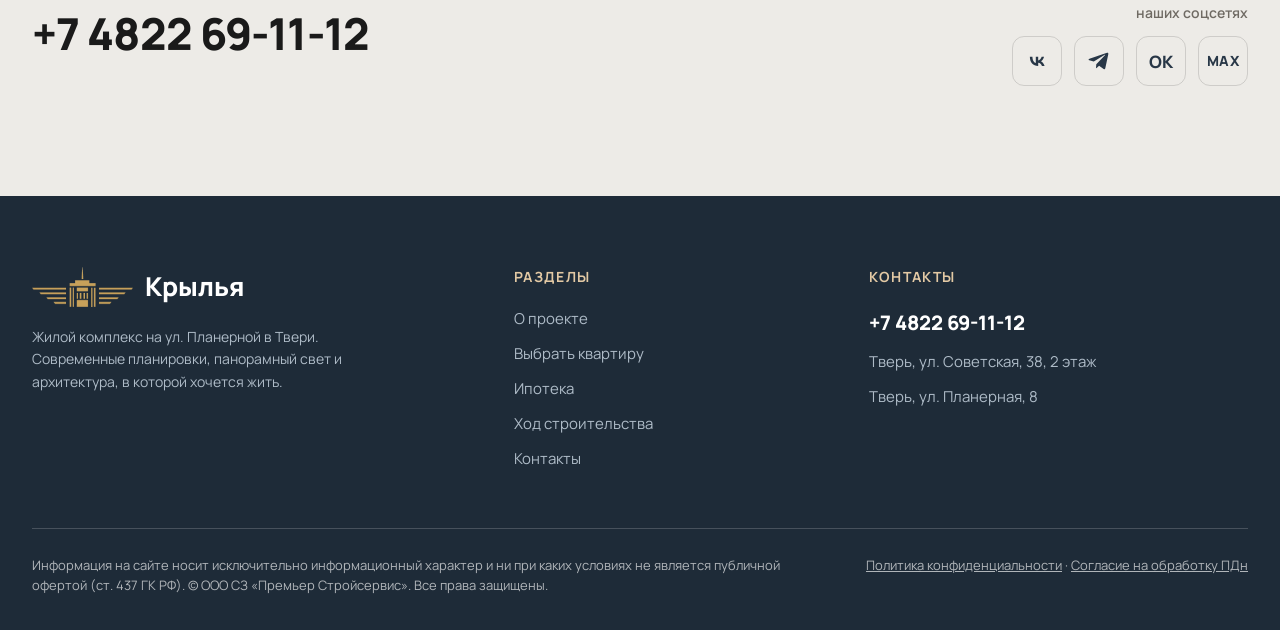
==== commit 86522ae2: "Лендинг: 2 микроцели для обучения РСЯ (quiz_step1 + engaged_60s) Первый ответ квиза → reachGoal quiz" ====
--- a/index.html
+++ b/index.html
@@ -695,6 +695,8 @@
     h+='</div>';
     panel.innerHTML=h;
     panel.querySelectorAll('.qz-opt').forEach(b=>b.onclick=()=>{
+      /* микро-цель: первый ответ квиза = начал подбор (осознанное действие, боты не проходят) */
+      if(!window.__qzStep1){window.__qzStep1=true;try{if(window.ym)ym(103897523,'reachGoal','quiz_step1');}catch(e){}}
       A[s.key]=s.opts[b.dataset.x];
       panel.querySelectorAll('.qz-opt').forEach(e=>e.classList.remove('sel'));
       b.classList.add('sel');
@@ -1312,6 +1314,10 @@
   try{if(window.ym)ym(103897523,'reachGoal','form_open');}catch(e){}
 }));
 
+/* микро-цель вовлечённости: 60 сек на странице — отсекает мусорный трафик РСЯ
+   (средний рекламный визит был ~37 сек), даёт автостратегии подпорку для обучения */
+setTimeout(function(){try{if(window.ym)ym(103897523,'reachGoal','engaged_60s');}catch(e){}},60000);
+
 /* атрибуция заявки: первое касание (utm/referrer) фиксируем в localStorage при заходе,
    ClientID Метрики держим в window.__cid — всё это уезжает с заявкой в lead.php/панель */
 (function(){
